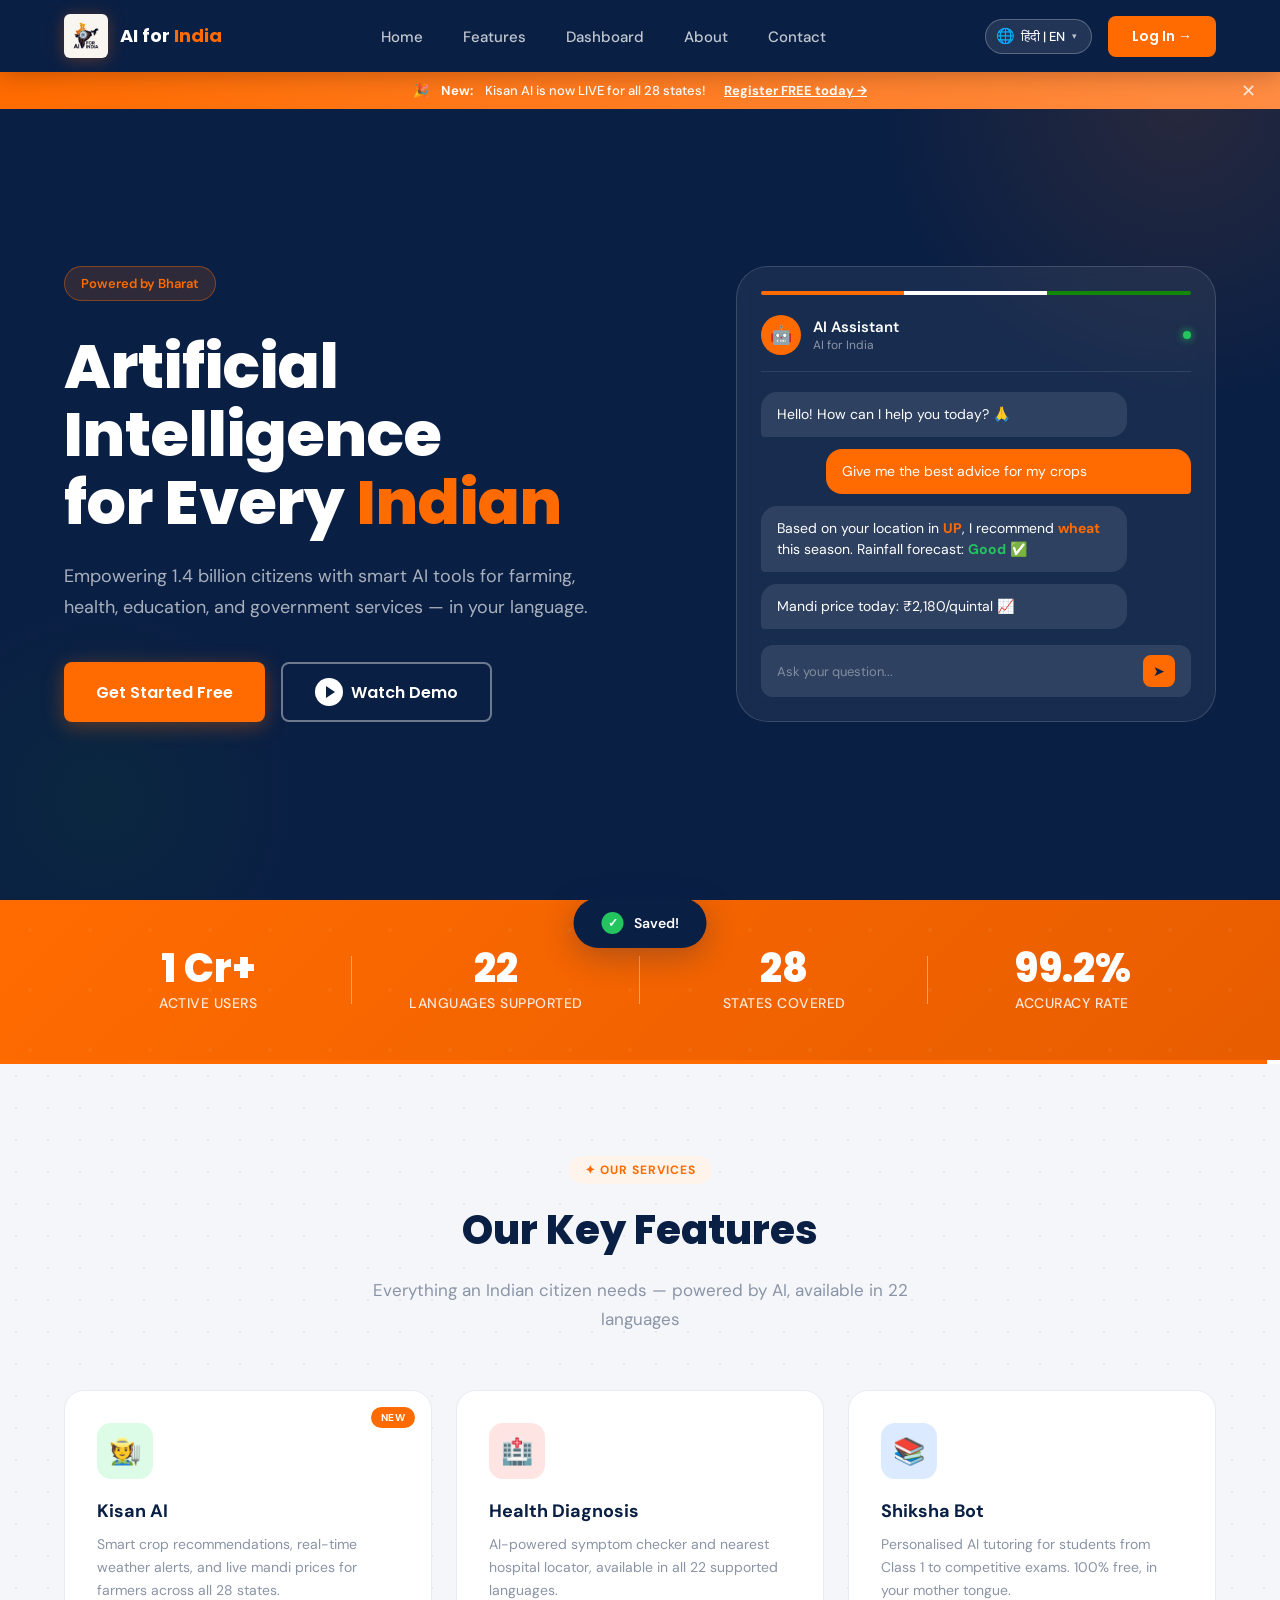
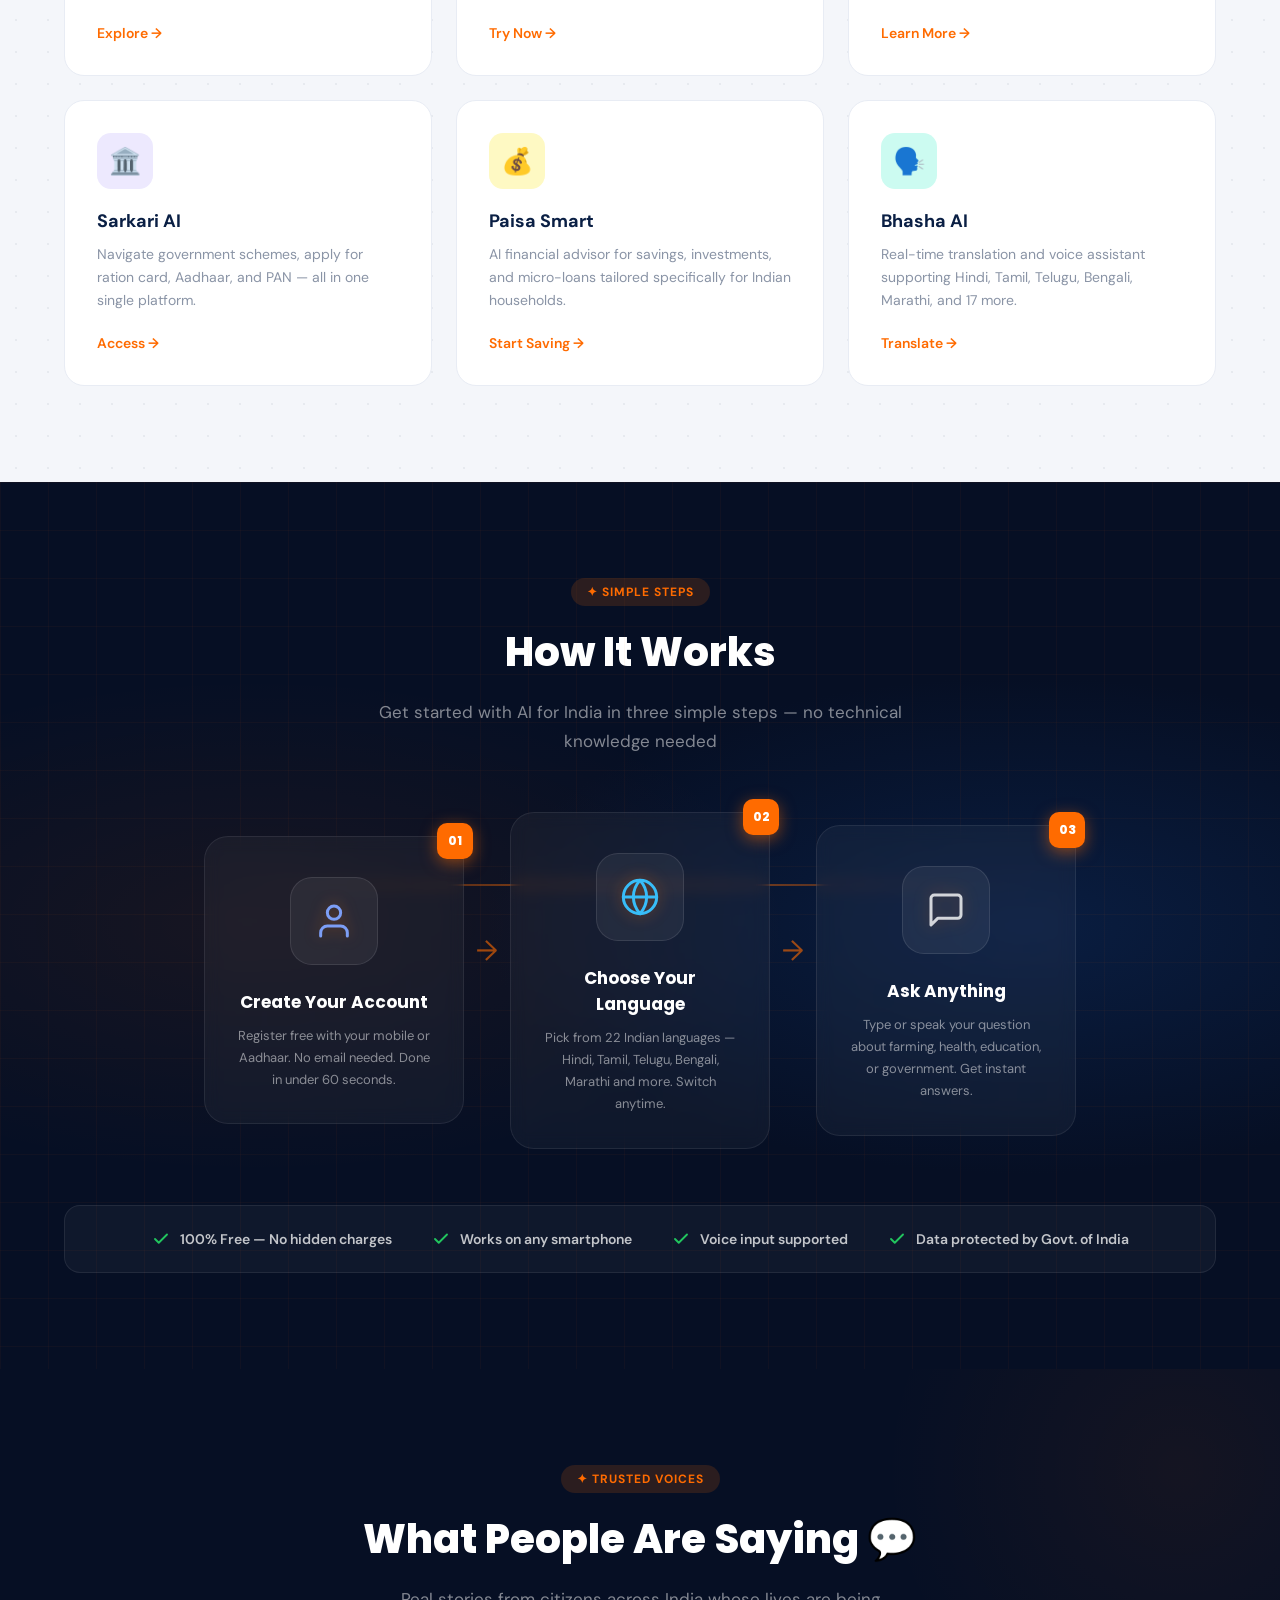
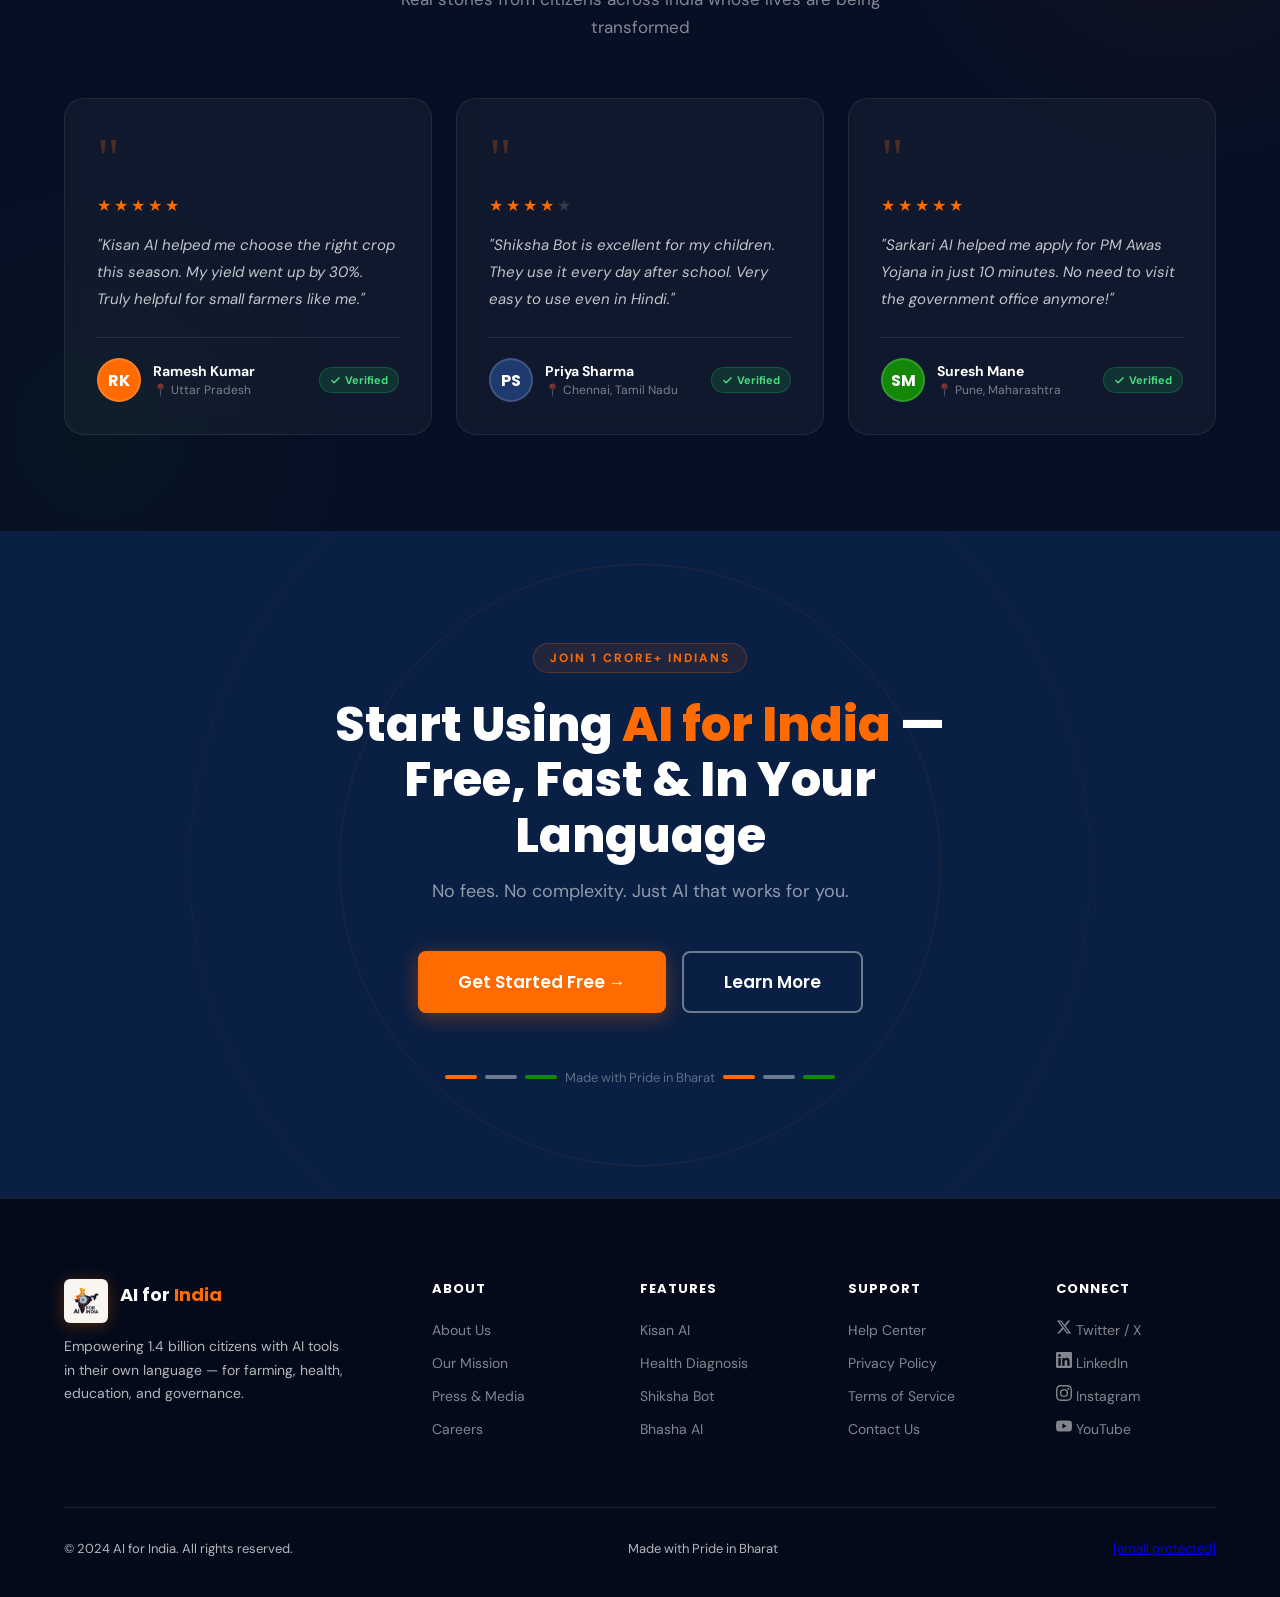
==== index.html @ 0d5e235f "first commit" ====
<!DOCTYPE html>
<html lang="en">
<head>
<meta charset="UTF-8">
<meta name="viewport" content="width=device-width, initial-scale=1.0">
<title>AI for India – Artificial Intelligence for Every Indian</title>
<link rel="icon" type="image/x-icon" href="[data-uri]">
<link href="https://fonts.googleapis.com/css2?family=Poppins:wght@400;500;600;700;800;900&family=DM+Sans:wght@400;500;600&display=swap" rel="stylesheet">
<style>
  :root {
    --navy: #0A1F44;
    --navy-light: #0f2a5c;
    --saffron: #FF6B00;
    --saffron-dark: #cc5500;
    --saffron-light: #FFF4EC;
    --white: #FFFFFF;
    --grey-text: #8A94A6;
    --grey-light: #F4F6FA;
    --border: #E8ECF4;
    --india-green: #138808;
  }

  * { margin: 0; padding: 0; box-sizing: border-box; }

  html { scroll-behavior: smooth; }

  body {
    font-family: 'DM Sans', sans-serif;
    background: var(--white);
    color: var(--navy);
    overflow-x: hidden;
  }

  h1,h2,h3,h4,h5 { font-family: 'Poppins', sans-serif; }

  /* ─── NAVBAR ─── */
  nav {
    position: fixed;
    top: 0; left: 0; right: 0;
    z-index: 1000;
    background: var(--navy);
    display: flex;
    align-items: center;
    justify-content: space-between;
    padding: 0 64px;
    height: 72px;
    box-shadow: 0 2px 24px rgba(0,0,0,0.25);
    transition: box-shadow 0.3s;
  }

  .nav-logo {
    display: flex;
    align-items: center;
    gap: 12px;
    text-decoration: none;
  }

  .nav-logo img {
    transition: transform 0.3s;
    filter: drop-shadow(0 2px 8px rgba(255,107,0,0.3));
  }
  .nav-logo:hover img { transform: scale(1.08); }

  .logo-text {
    font-family: 'Poppins', sans-serif;
    font-weight: 700;
    font-size: 18px;
    color: var(--white);
    line-height: 1.1;
  }
  .logo-text span { color: var(--saffron); }

  .nav-links {
    display: flex;
    gap: 40px;
    list-style: none;
  }
  .nav-links a {
    color: rgba(255,255,255,0.75);
    text-decoration: none;
    font-size: 15px;
    font-weight: 500;
    transition: color 0.2s;
    position: relative;
    padding-bottom: 4px;
  }
  .nav-links a::after {
    content: '';
    position: absolute;
    bottom: 0; left: 0;
    width: 0; height: 2px;
    background: var(--saffron);
    transition: width 0.3s;
    border-radius: 2px;
  }
  .nav-links a:hover { color: var(--white); }
  .nav-links a:hover::after { width: 100%; }

  .nav-right {
    display: flex;
    align-items: center;
    gap: 16px;
  }

  .lang-toggle {
    display: flex;
    align-items: center;
    gap: 6px;
    background: rgba(255,255,255,0.1);
    border: 1px solid rgba(255,255,255,0.25);
    border-radius: 100px;
    padding: 8px 14px 8px 10px;
    color: var(--white);
    font-size: 13px;
    font-weight: 500;
    cursor: pointer;
    transition: background 0.2s;
    user-select: none;
    white-space: nowrap;
  }
  .lang-toggle:hover { background: rgba(255,255,255,0.18); }
  .globe-icon { width: 16px; height: 16px; flex-shrink: 0; opacity: 0.9; }
  .lang-arrow { font-size: 9px; opacity: 0.7; margin-left: 1px; }

  .btn-login {
    background: var(--saffron);
    color: var(--white);
    border: none;
    border-radius: 8px;
    padding: 10px 24px;
    font-family: 'Poppins', sans-serif;
    font-weight: 600;
    font-size: 14px;
    cursor: pointer;
    transition: background 0.2s, transform 0.15s;
  }
  .btn-login:hover { background: var(--saffron-dark); transform: translateY(-1px); }

  /* ─── ANNOUNCEMENT BANNER ─── */
  .announcement {
    position: fixed;
    top: 72px; left: 0; right: 0;
    z-index: 999;
    background: linear-gradient(90deg, var(--saffron), #ff8c42);
    color: var(--white);
    text-align: center;
    padding: 10px 64px;
    font-size: 13px;
    font-weight: 500;
    display: flex;
    align-items: center;
    justify-content: center;
    gap: 12px;
  }
  .announcement-close {
    position: absolute;
    right: 24px;
    cursor: pointer;
    opacity: 0.8;
    font-size: 18px;
    transition: opacity 0.2s;
  }
  .announcement-close:hover { opacity: 1; }

  /* ─── HERO ─── */
  .hero {
    background: var(--navy);
    min-height: 100vh;
    padding: 184px 64px 96px;
    display: flex;
    align-items: center;
    justify-content: space-between;
    gap: 64px;
    position: relative;
    overflow: hidden;
  }

  .hero::before {
    content: '';
    position: absolute;
    top: -200px; right: -200px;
    width: 600px; height: 600px;
    background: radial-gradient(circle, rgba(255,107,0,0.12) 0%, transparent 70%);
    pointer-events: none;
  }

  .hero::after {
    content: '';
    position: absolute;
    bottom: -100px; left: -100px;
    width: 400px; height: 400px;
    background: radial-gradient(circle, rgba(19,136,8,0.08) 0%, transparent 70%);
    pointer-events: none;
  }

  .hero-left {
    flex: 1;
    max-width: 560px;
    z-index: 1;
  }

  .hero-badge {
    display: inline-flex;
    align-items: center;
    gap: 8px;
    background: rgba(255,107,0,0.15);
    border: 1px solid rgba(255,107,0,0.4);
    border-radius: 100px;
    padding: 8px 16px;
    font-size: 13px;
    font-weight: 600;
    color: var(--saffron);
    margin-bottom: 32px;
    animation: fadeInUp 0.6s ease both;
  }

  .hero h1 {
    font-size: 62px;
    font-weight: 800;
    line-height: 1.1;
    color: var(--white);
    margin-bottom: 24px;
    animation: fadeInUp 0.6s 0.1s ease both;
  }
  .hero h1 span { color: var(--saffron); }

  .hero-subtitle {
    font-size: 18px;
    color: rgba(255,255,255,0.65);
    line-height: 1.7;
    margin-bottom: 40px;
    animation: fadeInUp 0.6s 0.2s ease both;
  }

  .hero-btns {
    display: flex;
    gap: 16px;
    animation: fadeInUp 0.6s 0.3s ease both;
  }

  .btn-primary {
    background: var(--saffron);
    color: var(--white);
    border: none;
    border-radius: 8px;
    padding: 16px 32px;
    font-family: 'Poppins', sans-serif;
    font-weight: 600;
    font-size: 16px;
    cursor: pointer;
    transition: background 0.2s, transform 0.15s, box-shadow 0.2s;
    box-shadow: 0 4px 20px rgba(255,107,0,0.35);
  }
  .btn-primary:hover {
    background: var(--saffron-dark);
    transform: translateY(-2px);
    box-shadow: 0 8px 32px rgba(255,107,0,0.45);
  }

  .btn-secondary {
    background: transparent;
    color: var(--white);
    border: 2px solid rgba(255,255,255,0.4);
    border-radius: 8px;
    padding: 14px 32px;
    font-family: 'Poppins', sans-serif;
    font-weight: 600;
    font-size: 16px;
    cursor: pointer;
    transition: border-color 0.2s, background 0.2s, transform 0.15s;
    display: flex;
    align-items: center;
    gap: 8px;
  }
  .btn-secondary:hover {
    border-color: var(--white);
    background: rgba(255,255,255,0.08);
    transform: translateY(-2px);
  }

  .play-icon {
    width: 28px; height: 28px;
    background: var(--white);
    border-radius: 50%;
    display: flex; align-items: center; justify-content: center;
  }
  .play-icon::after {
    content: '';
    border-left: 9px solid var(--navy);
    border-top: 6px solid transparent;
    border-bottom: 6px solid transparent;
    margin-left: 2px;
  }

  /* Hero Right - Phone Mockup */
  .hero-right {
    flex: 0 0 480px;
    z-index: 1;
    animation: fadeInRight 0.8s 0.2s ease both;
  }

  .phone-mockup {
    background: rgba(255,255,255,0.06);
    border: 1px solid rgba(255,255,255,0.15);
    border-radius: 32px;
    padding: 24px;
    backdrop-filter: blur(10px);
    position: relative;
  }

  .phone-top-bar {
    display: flex;
    align-items: center;
    gap: 12px;
    margin-bottom: 20px;
    padding-bottom: 16px;
    border-bottom: 1px solid rgba(255,255,255,0.1);
  }
  .phone-avatar {
    width: 40px; height: 40px;
    background: var(--saffron);
    border-radius: 50%;
    display: flex; align-items: center; justify-content: center;
    font-size: 18px;
  }
  .phone-title { color: var(--white); font-weight: 600; font-size: 15px; }
  .phone-subtitle { color: rgba(255,255,255,0.5); font-size: 12px; }
  .online-dot {
    width: 8px; height: 8px;
    background: #22c55e;
    border-radius: 50%;
    margin-left: auto;
    box-shadow: 0 0 8px #22c55e;
    animation: pulse 2s infinite;
  }

  .chat-bubble {
    border-radius: 16px;
    padding: 12px 16px;
    font-size: 14px;
    margin-bottom: 12px;
    line-height: 1.5;
    max-width: 85%;
  }
  .chat-bubble.ai {
    background: rgba(255,255,255,0.1);
    color: var(--white);
    border-bottom-left-radius: 4px;
  }
  .chat-bubble.user {
    background: var(--saffron);
    color: var(--white);
    margin-left: auto;
    border-bottom-right-radius: 4px;
  }
  .chat-bubble.hindi { font-size: 15px; }

  .chat-input-bar {
    display: flex;
    align-items: center;
    gap: 8px;
    background: rgba(255,255,255,0.1);
    border-radius: 12px;
    padding: 10px 16px;
    margin-top: 16px;
  }
  .chat-input-text { color: rgba(255,255,255,0.4); font-size: 13px; flex: 1; }
  .chat-send-btn {
    width: 32px; height: 32px;
    background: var(--saffron);
    border-radius: 8px;
    display: flex; align-items: center; justify-content: center;
    cursor: pointer;
    font-size: 14px;
  }

  /* India flag accent */
  .india-stripe {
    height: 4px;
    background: linear-gradient(90deg, var(--saffron) 33.3%, var(--white) 33.3%, var(--white) 66.6%, var(--india-green) 66.6%);
    border-radius: 2px;
    margin-bottom: 20px;
  }

  /* ─── STATS BAR ─── */
  .stats-bar {
    background: linear-gradient(135deg, var(--saffron) 0%, #e85d00 100%);
    padding: 48px 64px;
    display: flex;
    justify-content: space-around;
    align-items: center;
    position: relative;
    overflow: hidden;
  }
  .stats-bar::before {
    content: '';
    position: absolute;
    inset: 0;
    background: url("data:image/svg+xml,%3Csvg width='60' height='60' viewBox='0 0 60 60' xmlns='http://www.w3.org/2000/svg'%3E%3Cg fill='none' fill-rule='evenodd'%3E%3Cg fill='%23ffffff' fill-opacity='0.05'%3E%3Ccircle cx='30' cy='30' r='2'/%3E%3C/g%3E%3C/g%3E%3C/svg%3E");
    pointer-events: none;
  }

  .stat-item {
    text-align: center;
    flex: 1;
    position: relative;
  }
  .stat-item:not(:last-child)::after {
    content: '';
    position: absolute;
    right: 0; top: 50%;
    transform: translateY(-50%);
    height: 48px;
    width: 1px;
    background: rgba(255,255,255,0.4);
  }
  .stat-number {
    font-family: 'Poppins', sans-serif;
    font-size: 40px;
    font-weight: 800;
    color: var(--white);
    line-height: 1;
    margin-bottom: 6px;
  }
  .stat-label {
    font-size: 14px;
    font-weight: 500;
    color: rgba(255,255,255,0.85);
    text-transform: uppercase;
    letter-spacing: 0.5px;
  }

  /* ─── FEATURES ─── */
  .features {
    background: var(--grey-light);
    padding: 96px 64px;
    position: relative;
    overflow: hidden;
  }
  /* animated India-flag top border */
  .features::before {
    content: '';
    position: absolute;
    top: 0; left: 0; right: 0;
    height: 4px;
    background: linear-gradient(90deg, var(--saffron) 33%, white 33%, white 66%, var(--india-green) 66%);
    background-size: 300% 100%;
    animation: flagSlide 4s linear infinite;
  }
  @keyframes flagSlide {
    0%   { background-position: 100% 0; }
    100% { background-position: -100% 0; }
  }
  /* subtle dot pattern */
  .features::after {
    content: '';
    position: absolute;
    inset: 0;
    background-image: radial-gradient(circle, rgba(10,31,68,0.06) 1px, transparent 1px);
    background-size: 32px 32px;
    pointer-events: none;
  }

  .section-header {
    text-align: center;
    margin-bottom: 56px;
  }
  .section-tag {
    display: inline-block;
    background: var(--saffron-light);
    color: var(--saffron);
    border-radius: 100px;
    padding: 6px 16px;
    font-size: 12px;
    font-weight: 700;
    text-transform: uppercase;
    letter-spacing: 1px;
    margin-bottom: 16px;
  }
  .section-title {
    font-size: 40px;
    font-weight: 800;
    color: var(--navy);
    margin-bottom: 16px;
  }
  .section-subtitle {
    font-size: 17px;
    color: var(--grey-text);
    max-width: 560px;
    margin: 0 auto;
    line-height: 1.7;
  }

  .features-grid {
    display: grid;
    grid-template-columns: repeat(3, 1fr);
    gap: 24px;
  }

  .feature-card {
    background: var(--white);
    border-radius: 20px;
    padding: 32px;
    border: 1px solid var(--border);
    position: relative;
    cursor: pointer;
    transition: transform 0.3s cubic-bezier(0.34,1.56,0.64,1), box-shadow 0.3s, border-color 0.3s;
    overflow: hidden;
    z-index: 1;
  }
  /* MICRO-INTERACTION: shimmer sweep on hover */
  .feature-card::after {
    content: '';
    position: absolute;
    top: 0; left: -100%;
    width: 60%; height: 100%;
    background: linear-gradient(90deg, transparent, rgba(255,107,0,0.06), transparent);
    transition: left 0.5s ease;
    pointer-events: none;
  }
  .feature-card:hover::after { left: 150%; }
  /* saffron left border slide-up */
  .feature-card::before {
    content: '';
    position: absolute;
    left: 0; top: 0; bottom: 0;
    width: 4px;
    background: linear-gradient(180deg, var(--saffron), #ff8c42);
    border-radius: 4px 0 0 4px;
    transform: scaleY(0);
    transition: transform 0.35s cubic-bezier(0.34,1.56,0.64,1);
    transform-origin: bottom;
  }
  .feature-card:hover {
    transform: translateY(-8px);
    box-shadow: 0 24px 56px rgba(10,31,68,0.13);
    border-color: rgba(255,107,0,0.2);
  }
  .feature-card:hover::before { transform: scaleY(1); }

  .card-badge {
    position: absolute;
    top: 16px; right: 16px;
    background: var(--saffron);
    color: var(--white);
    font-size: 10px;
    font-weight: 700;
    padding: 4px 10px;
    border-radius: 100px;
    text-transform: uppercase;
    letter-spacing: 0.5px;
  }

  .card-icon {
    width: 56px; height: 56px;
    border-radius: 14px;
    display: flex; align-items: center; justify-content: center;
    font-size: 26px;
    margin-bottom: 20px;
    transition: transform 0.3s;
  }
  .feature-card:hover .card-icon { transform: scale(1.1) rotate(-5deg); }

  .icon-green { background: #DCFCE7; }
  .icon-red { background: #FFE4E4; }
  .icon-blue { background: #DBEAFE; }
  .icon-purple { background: #EDE9FE; }
  .icon-yellow { background: #FEF9C3; }
  .icon-teal { background: #CCFBF1; }

  .card-title {
    font-size: 18px;
    font-weight: 700;
    color: var(--navy);
    margin-bottom: 10px;
  }
  .card-desc {
    font-size: 14px;
    color: var(--grey-text);
    line-height: 1.65;
    margin-bottom: 20px;
  }
  .card-link {
    display: inline-flex;
    align-items: center;
    gap: 6px;
    color: var(--saffron);
    font-weight: 600;
    font-size: 14px;
    text-decoration: none;
    transition: gap 0.2s;
  }
  .card-link:hover { gap: 10px; }

  /* ─── TESTIMONIALS ─── */
  .testimonials {
    background: #060f24;
    padding: 96px 64px;
    position: relative;
    overflow: hidden;
  }
  .testimonials::before {
    content: '';
    position: absolute;
    top: -200px; right: -200px;
    width: 600px; height: 600px;
    background: radial-gradient(circle, rgba(255,107,0,0.06) 0%, transparent 70%);
    pointer-events: none;
  }
  .testimonials::after {
    content: '';
    position: absolute;
    bottom: -150px; left: -150px;
    width: 500px; height: 500px;
    background: radial-gradient(circle, rgba(19,136,8,0.05) 0%, transparent 70%);
    pointer-events: none;
  }
  .testimonials .section-tag { background: rgba(255,107,0,0.15); }
  .testimonials .section-title { color: var(--white); }
  .testimonials .section-subtitle { color: rgba(255,255,255,0.5); }

  .testimonials-grid {
    display: grid;
    grid-template-columns: repeat(3, 1fr);
    gap: 24px;
    margin-top: 56px;
    align-items: stretch;
    position: relative;
    z-index: 1;
  }

  /* MICRO-INTERACTION 1: card tilt + glow on hover */
  .testi-card {
    background: rgba(255,255,255,0.04);
    border-radius: 20px;
    padding: 32px;
    border: 1px solid rgba(255,255,255,0.08);
    transition: transform 0.3s cubic-bezier(0.34,1.56,0.64,1), box-shadow 0.3s, border-color 0.3s;
    position: relative;
    display: flex;
    flex-direction: column;
    backdrop-filter: blur(8px);
    overflow: hidden;
  }
  .testi-card::before {
    content: '';
    position: absolute;
    inset: 0;
    background: linear-gradient(135deg, rgba(255,107,0,0.06) 0%, transparent 60%);
    opacity: 0;
    transition: opacity 0.3s;
  }
  .testi-card:hover {
    transform: translateY(-8px) scale(1.01);
    box-shadow: 0 24px 64px rgba(255,107,0,0.18);
    border-color: rgba(255,107,0,0.35);
  }
  .testi-card:hover::before { opacity: 1; }
  .testi-quote { flex: 1; }

  .quote-icon {
    font-size: 56px;
    color: var(--saffron);
    opacity: 0.25;
    line-height: 1;
    font-family: Georgia, serif;
    margin-bottom: 8px;
  }

  .stars {
    display: flex;
    gap: 3px;
    margin-bottom: 16px;
  }
  .star { color: var(--saffron); font-size: 16px; }
  .star.empty { color: rgba(255,255,255,0.15); }

  .testi-quote {
    font-size: 15px;
    color: rgba(255,255,255,0.75);
    line-height: 1.8;
    margin-bottom: 24px;
    font-style: italic;
  }

  .testi-author {
    display: flex;
    align-items: center;
    gap: 12px;
    padding-top: 20px;
    margin-top: auto;
    border-top: 1px solid rgba(255,255,255,0.1);
  }

  .author-avatar {
    width: 44px; height: 44px;
    border-radius: 50%;
    display: flex; align-items: center; justify-content: center;
    font-family: 'Poppins', sans-serif;
    font-weight: 700;
    font-size: 16px;
    color: var(--white);
    flex-shrink: 0;
    border: 2px solid rgba(255,255,255,0.15);
  }
  .av-orange { background: var(--saffron); }
  .av-navy { background: #1e3a6e; }
  .av-green { background: var(--india-green); }

  .author-name {
    font-weight: 700;
    font-size: 14px;
    color: var(--white);
  }
  .author-loc {
    font-size: 12px;
    color: rgba(255,255,255,0.45);
    margin-top: 2px;
  }
  .verified-badge {
    margin-left: auto;
    background: rgba(34,197,94,0.15);
    color: #4ade80;
    font-size: 11px;
    font-weight: 700;
    padding: 5px 10px;
    border-radius: 100px;
    display: flex;
    align-items: center;
    gap: 4px;
    white-space: nowrap;
    flex-shrink: 0;
    border: 1px solid rgba(34,197,94,0.25);
  }

  /* ─── CTA BANNER ─── */
  .cta-banner {
    background: var(--navy);
    padding: 112px 64px;
    text-align: center;
    position: relative;
    overflow: hidden;
  }
  /* animated saffron ring */
  .cta-banner::before {
    content: '';
    position: absolute;
    top: 50%; left: 50%;
    transform: translate(-50%, -50%);
    width: 600px; height: 600px;
    border-radius: 50%;
    border: 1px solid rgba(255,107,0,0.1);
    animation: ringPulse 4s ease-in-out infinite;
    pointer-events: none;
  }
  .cta-banner::after {
    content: '';
    position: absolute;
    top: 50%; left: 50%;
    transform: translate(-50%, -50%);
    width: 900px; height: 900px;
    border-radius: 50%;
    border: 1px solid rgba(255,107,0,0.05);
    animation: ringPulse 4s 2s ease-in-out infinite;
    pointer-events: none;
  }
  @keyframes ringPulse {
    0%,100% { transform: translate(-50%,-50%) scale(0.9); opacity: 0.5; }
    50% { transform: translate(-50%,-50%) scale(1.05); opacity: 1; }
  }
  .cta-inner { position: relative; z-index: 1; }

  .cta-eyebrow {
    display: inline-flex;
    align-items: center;
    gap: 8px;
    font-size: 12px;
    font-weight: 700;
    text-transform: uppercase;
    letter-spacing: 2px;
    color: var(--saffron);
    background: rgba(255,107,0,0.1);
    border: 1px solid rgba(255,107,0,0.25);
    padding: 6px 16px;
    border-radius: 100px;
    margin-bottom: 24px;
  }
  .cta-title {
    font-size: 48px;
    font-weight: 800;
    color: var(--white);
    max-width: 720px;
    margin: 0 auto 16px;
    line-height: 1.15;
  }
  .cta-title span { color: var(--saffron); }
  .cta-sub {
    color: rgba(255,255,255,0.55);
    font-size: 18px;
    margin-bottom: 48px;
  }
  .cta-btns {
    display: flex;
    justify-content: center;
    gap: 16px;
  }
  .india-flag-row {
    display: flex;
    justify-content: center;
    align-items: center;
    gap: 8px;
    margin-top: 56px;
    color: rgba(255,255,255,0.35);
    font-size: 13px;
  }
  .flag-stripe { width: 32px; height: 4px; border-radius: 2px; }
  .fs-orange { background: var(--saffron); }
  .fs-white { background: rgba(255,255,255,0.4); }
  .fs-green { background: var(--india-green); }

  /* ─── FOOTER FIX ─── */
  footer {
    background: #040a1a; /* Darker navy for better visual separation */
    padding: 80px 64px 40px;
    color: rgba(255,255,255,0.7);
    border-top: 1px solid rgba(255,255,255,0.1);
    position: relative;
    z-index: 10;
    width: 100%;
    display: block;
    clear: both;
  }

  .footer-top {
    display: grid;
    grid-template-columns: 2fr 1fr 1fr 1fr 1fr;
    gap: 48px;
    margin-bottom: 56px;
    max-width: 1200px; /* Limits width on wide monitors */
    margin-left: auto;
    margin-right: auto;
  }

  .footer-brand .logo-text { 
    font-size: 20px; 
    margin-bottom: 12px; 
    display: block; 
    color: white; 
  }
  
  .footer-tagline {
    font-size: 14px;
    line-height: 1.7;
    max-width: 280px;
    margin-bottom: 24px;
  }

  .footer-col h5 {
    font-size: 13px;
    font-weight: 700;
    text-transform: uppercase;
    letter-spacing: 1px;
    color: var(--white);
    margin-bottom: 20px;
  }

  .footer-col ul { list-style: none; padding: 0; }
  .footer-col li { margin-bottom: 12px; }
  .footer-col a {
    color: rgba(255,255,255,0.5);
    text-decoration: none;
    font-size: 14px;
    transition: color 0.2s;
  }
  .footer-col a:hover { color: var(--saffron); }

  .footer-bottom {
    border-top: 1px solid rgba(255,255,255,0.1);
    padding-top: 32px;
    display: flex;
    justify-content: space-between;
    align-items: center;
    font-size: 13px;
    max-width: 1200px;
    margin: 0 auto;
  }
  /* ─── ANIMATIONS ─── */
  @keyframes fadeInUp {
    from { opacity: 0; transform: translateY(24px); }
    to { opacity: 1; transform: translateY(0); }
  }
  @keyframes fadeInRight {
    from { opacity: 0; transform: translateX(40px); }
    to { opacity: 1; transform: translateX(0); }
  }
  @keyframes pulse {
    0%, 100% { opacity: 1; }
    50% { opacity: 0.4; }
  }
  @keyframes float {
    0%, 100% { transform: translateY(0); }
    50% { transform: translateY(-12px); }
  } /* <--- This brace was missing! */

  /* Animation Assignments */
  .hero-badge { animation: fadeInUp 0.6s ease both; }
  .hero h1 { animation: fadeInUp 0.6s 0.1s ease both; }
  .hero-subtitle { animation: fadeInUp 0.6s 0.2s ease both; }
  .hero-btns { animation: fadeInUp 0.6s 0.3s ease both; }
  .hero-right { animation: fadeInRight 0.8s 0.3s ease both; }
  .phone-mockup { animation: float 5s ease-in-out infinite; }

  /* ─── HOW IT WORKS ─── */
  .how-it-works {
    background: #060f24;
    padding: 96px 64px;
    position: relative;
    overflow: hidden;
  }
  .how-it-works::before {
    content: '';
    position: absolute;
    inset: 0;
    background:
      radial-gradient(ellipse 60% 40% at 20% 50%, rgba(255,107,0,0.07) 0%, transparent 70%),
      radial-gradient(ellipse 60% 40% at 80% 50%, rgba(10,31,68,0.9) 0%, transparent 70%);
    pointer-events: none;
  }
  /* animated grid lines bg */
  .how-it-works::after {
    content: '';
    position: absolute;
    inset: 0;
    background-image:
      linear-gradient(rgba(255,107,0,0.04) 1px, transparent 1px),
      linear-gradient(90deg, rgba(255,107,0,0.04) 1px, transparent 1px);
    background-size: 48px 48px;
    pointer-events: none;
  }

  .how-it-works .section-header .section-tag { background: rgba(255,107,0,0.15); }
  .how-it-works .section-title { color: var(--white); }
  .how-it-works .section-subtitle { color: rgba(255,255,255,0.5); }

  .steps-row {
    display: flex;
    align-items: center;
    justify-content: center;
    gap: 0;
    margin-bottom: 56px;
    position: relative;
    z-index: 1;
  }

  /* horizontal connector line behind cards */
  .steps-row::before {
    content: '';
    position: absolute;
    top: 72px;
    left: 15%;
    right: 15%;
    height: 2px;
    background: linear-gradient(90deg, transparent, var(--saffron), var(--saffron), transparent);
    opacity: 0.4;
    z-index: 0;
  }

  .step-card {
    background: rgba(255,255,255,0.04);
    border-radius: 24px;
    padding: 40px 28px 32px;
    text-align: center;
    flex: 1;
    max-width: 260px;
    border: 1px solid rgba(255,255,255,0.08);
    transition: transform 0.3s, box-shadow 0.3s, border-color 0.3s;
    position: relative;
    z-index: 1;
    backdrop-filter: blur(8px);
  }
  .step-card:hover {
    transform: translateY(-10px);
    box-shadow: 0 32px 64px rgba(255,107,0,0.15);
    border-color: var(--saffron);
  }

  /* number badge - saffron pill top-right like screenshot */
  .step-number {
    position: absolute;
    top: -14px;
    right: -10px;
    background: var(--saffron);
    color: var(--white);
    font-family: 'Poppins', sans-serif;
    font-size: 12px;
    font-weight: 800;
    width: 36px; height: 36px;
    border-radius: 10px;
    display: flex; align-items: center; justify-content: center;
    box-shadow: 0 4px 16px rgba(255,107,0,0.5);
    letter-spacing: 0;
  }

  .step-icon-wrap {
    width: 88px; height: 88px;
    background: rgba(255,255,255,0.06);
    border-radius: 22px;
    display: flex; align-items: center; justify-content: center;
    margin: 0 auto 24px;
    border: 1.5px solid rgba(255,255,255,0.1);
    transition: border-color 0.3s, background 0.3s, transform 0.4s;
    position: relative;
  }
  .step-card:hover .step-icon-wrap {
    border-color: var(--saffron);
    background: rgba(255,107,0,0.1);
    transform: scale(1.06) rotate(-3deg);
  }
  /* glow ring on hover */
  .step-icon-wrap::after {
    content: '';
    position: absolute;
    inset: -4px;
    border-radius: 26px;
    border: 2px solid var(--saffron);
    opacity: 0;
    transition: opacity 0.3s;
  }
  .step-card:hover .step-icon-wrap::after { opacity: 1; }

  .step-icon-wrap svg { filter: drop-shadow(0 0 8px rgba(255,107,0,0.4)); }

  .step-title {
    font-size: 17px;
    font-weight: 700;
    color: var(--white);
    margin-bottom: 10px;
  }
  .step-desc {
    font-size: 13px;
    color: rgba(255,255,255,0.5);
    line-height: 1.7;
  }

  .step-connector {
    display: flex;
    align-items: center;
    padding: 0 12px;
    flex-shrink: 0;
    z-index: 1;
    margin-top: -60px;
  }
  .connector-line { display: none; }
  .connector-arrow {
    color: var(--saffron);
    font-size: 28px;
    opacity: 0.6;
    animation: arrowPulse 1.8s ease-in-out infinite;
  }
  @keyframes arrowPulse {
    0%,100% { opacity: 0.4; transform: translateX(0); }
    50% { opacity: 1; transform: translateX(5px); }
  }

  .trust-bar {
    display: flex;
    justify-content: center;
    align-items: center;
    gap: 40px;
    background: rgba(255,255,255,0.04);
    border-radius: 16px;
    padding: 24px 40px;
    border: 1px solid rgba(255,255,255,0.08);
    flex-wrap: wrap;
    position: relative;
    z-index: 1;
  }
  .trust-item {
    display: flex;
    align-items: center;
    gap: 10px;
    font-size: 14px;
    font-weight: 600;
    color: rgba(255,255,255,0.75);
  }

  /* ─── MODAL OVERLAY ─── */
  .modal-overlay {
    position: fixed;
    inset: 0;
    background: rgba(10,31,68,0.7);
    backdrop-filter: blur(6px);
    z-index: 2000;
    display: flex;
    align-items: center;
    justify-content: center;
    opacity: 0;
    pointer-events: none;
    transition: opacity 0.25s;
  }
  .modal-overlay.open {
    opacity: 1;
    pointer-events: all;
  }
  .modal {
    background: var(--white);
    border-radius: 24px;
    padding: 40px;
    width: 100%;
    max-width: 440px;
    box-shadow: 0 32px 80px rgba(10,31,68,0.25);
    transform: translateY(24px) scale(0.97);
    transition: transform 0.3s ease;
    position: relative;
  }
  .modal-overlay.open .modal {
    transform: translateY(0) scale(1);
  }
  .modal-close {
    position: absolute;
    top: 16px; right: 20px;
    font-size: 22px;
    cursor: pointer;
    color: var(--grey-text);
    transition: color 0.2s;
    background: none; border: none;
    line-height: 1;
  }
  .modal-close:hover { color: var(--navy); }
  .modal-logo {
    display: flex;
    align-items: center;
    gap: 10px;
    margin-bottom: 24px;
  }
  .modal-logo img { height: 36px; width: 36px; object-fit: contain; }
  .modal-logo-text { font-family: 'Poppins', sans-serif; font-weight: 700; font-size: 16px; color: var(--navy); }
  .modal-logo-text span { color: var(--saffron); }
  .modal h2 {
    font-size: 24px;
    font-weight: 800;
    color: var(--navy);
    margin-bottom: 6px;
  }
  .modal-sub {
    font-size: 14px;
    color: var(--grey-text);
    margin-bottom: 28px;
  }
  .modal-tabs {
    display: flex;
    background: var(--grey-light);
    border-radius: 10px;
    padding: 4px;
    margin-bottom: 24px;
    gap: 4px;
  }
  .modal-tab {
    flex: 1;
    padding: 9px;
    text-align: center;
    font-size: 14px;
    font-weight: 600;
    color: var(--grey-text);
    border-radius: 8px;
    cursor: pointer;
    transition: all 0.2s;
    border: none;
    background: none;
    font-family: 'DM Sans', sans-serif;
  }
  .modal-tab.active {
    background: var(--white);
    color: var(--navy);
    box-shadow: 0 2px 8px rgba(10,31,68,0.1);
  }
  .modal-field {
    margin-bottom: 16px;
  }
  .modal-field label {
    display: block;
    font-size: 13px;
    font-weight: 600;
    color: var(--navy);
    margin-bottom: 6px;
  }
  .modal-field input {
    width: 100%;
    padding: 12px 16px;
    border: 1.5px solid var(--border);
    border-radius: 10px;
    font-size: 14px;
    font-family: 'DM Sans', sans-serif;
    color: var(--navy);
    background: var(--grey-light);
    transition: border-color 0.2s, background 0.2s;
    outline: none;
  }
  .modal-field input:focus {
    border-color: var(--saffron);
    background: var(--white);
  }
  .modal-field input::placeholder { color: var(--grey-text); }
  .modal-btn {
    width: 100%;
    padding: 14px;
    background: var(--saffron);
    color: var(--white);
    border: none;
    border-radius: 10px;
    font-family: 'Poppins', sans-serif;
    font-weight: 700;
    font-size: 15px;
    cursor: pointer;
    margin-top: 8px;
    transition: background 0.2s, transform 0.15s;
  }
  .modal-btn:hover { background: var(--saffron-dark); transform: translateY(-1px); }
  .modal-or {
    text-align: center;
    font-size: 13px;
    color: var(--grey-text);
    margin: 16px 0;
    position: relative;
  }
  .modal-or::before, .modal-or::after {
    content: '';
    position: absolute;
    top: 50%;
    width: 40%;
    height: 1px;
    background: var(--border);
  }
  .modal-or::before { left: 0; }
  .modal-or::after { right: 0; }
  .modal-social {
    display: flex;
    gap: 12px;
    margin-bottom: 20px;
  }
  .modal-social-btn {
    flex: 1;
    padding: 10px;
    border: 1.5px solid var(--border);
    border-radius: 10px;
    background: var(--white);
    font-size: 13px;
    font-weight: 600;
    color: var(--navy);
    cursor: pointer;
    display: flex;
    align-items: center;
    justify-content: center;
    gap: 8px;
    transition: border-color 0.2s, background 0.2s;
    font-family: 'DM Sans', sans-serif;
  }
  .modal-social-btn:hover { border-color: var(--saffron); background: var(--saffron-light); }
  .modal-footer-text {
    text-align: center;
    font-size: 13px;
    color: var(--grey-text);
    margin-top: 16px;
  }
  .modal-footer-text a { color: var(--saffron); font-weight: 600; text-decoration: none; cursor: pointer; }

  /* ─── SAVE / TOAST NOTIFICATION ─── */
  .toast {
    position: fixed;
    bottom: 32px;
    left: 50%;
    transform: translateX(-50%) translateY(80px);
    background: var(--navy);
    color: var(--white);
    padding: 14px 28px;
    border-radius: 100px;
    font-size: 14px;
    font-weight: 600;
    display: flex;
    align-items: center;
    gap: 10px;
    z-index: 3000;
    box-shadow: 0 8px 32px rgba(10,31,68,0.3);
    transition: transform 0.4s cubic-bezier(0.34, 1.56, 0.64, 1);
  }
  .toast.show { transform: translateX(-50%) translateY(0); }
  .toast-icon {
    width: 22px; height: 22px;
    background: #22c55e;
    border-radius: 50%;
    display: flex; align-items: center; justify-content: center;
    font-size: 12px;
  }

  /* ─── LANGUAGE DROPDOWN ─── */
  .lang-dropdown {
    position: absolute;
    top: calc(100% + 8px);
    right: 0;
    background: var(--white);
    border-radius: 12px;
    box-shadow: 0 16px 48px rgba(10,31,68,0.18);
    padding: 8px;
    min-width: 160px;
    z-index: 1100;
    opacity: 0;
    pointer-events: none;
    transform: translateY(-8px);
    transition: all 0.2s;
  }
  .lang-dropdown.open { opacity: 1; pointer-events: all; transform: translateY(0); }
  .lang-dropdown-item {
    padding: 10px 14px;
    font-size: 14px;
    font-weight: 500;
    color: var(--navy);
    border-radius: 8px;
    cursor: pointer;
    display: flex;
    align-items: center;
    gap: 10px;
    transition: background 0.15s;
  }
  .lang-dropdown-item:hover { background: var(--saffron-light); color: var(--saffron); }
  .lang-dropdown-item.selected { background: var(--saffron-light); color: var(--saffron); font-weight: 700; }
  .lang-dropdown-item .lang-check { margin-left: auto; color: var(--saffron); font-size: 12px; }
  .nav-lang-wrap { position: relative; }

  @keyframes ripple {
    to { transform: scale(30); opacity: 0; }
  }

  /* Fade in on scroll */
  .fade-in {
    opacity: 1;
    transform: translateY(0);
    transition: opacity 0.6s ease, transform 0.6s ease;
  }
  .fade-in.animate-ready {
    opacity: 0;
    transform: translateY(32px);
  }
  .fade-in.animate-ready.visible {
    opacity: 1;
    transform: translateY(0);
  }
</style>
</head>
<body>

<!-- ANNOUNCEMENT BANNER -->
<div class="announcement" id="banner">
  🎉 <strong>New:</strong> Kisan AI is now LIVE for all 28 states! &nbsp;
  <a href="#" style="color:white;font-weight:700;text-decoration:underline">Register FREE today →</a>
  <span class="announcement-close" onclick="document.getElementById('banner').style.display='none'">✕</span>
</div>

<!-- NAVBAR -->
<nav>
  <a href="#" class="nav-logo">
    <img src="[data-uri]" alt="AI for India Logo" style="height:44px;width:44px;object-fit:contain;border-radius:6px;">
    <div class="logo-text">AI for <span>India</span></div>
  </a>
  <ul class="nav-links">
    <li><a href="#">Home</a></li>
    <li><a href="#features">Features</a></li>
    <li><a href="#">Dashboard</a></li>
    <li><a href="#">About</a></li>
    <li><a href="#">Contact</a></li>
  </ul>
  <div class="nav-right">
    <div class="nav-lang-wrap">
      <div class="lang-toggle" id="langToggle" onclick="toggleLangDropdown()">
        <span style="font-size:15px;line-height:1;">🌐</span>
        <span id="langLabel">हिंदी | EN</span>
        <span class="lang-arrow">▾</span>
      </div>
      <div class="lang-dropdown" id="langDropdown">
        <div class="lang-dropdown-item selected" onclick="switchLang('EN','हिंदी | EN',this)">English <span class="lang-check">✓</span></div>
        <div class="lang-dropdown-item" onclick="switchLang('HI','हिंदी | EN',this)">हिंदी (Hindi)</div>
        <div class="lang-dropdown-item" onclick="switchLang('TA','தமிழ் | EN',this)">தமிழ் (Tamil)</div>
        <div class="lang-dropdown-item" onclick="switchLang('TE','తెలుగు | EN',this)">తెలుగు (Telugu)</div>
        <div class="lang-dropdown-item" onclick="switchLang('BN','বাংলা | EN',this)">বাংলা (Bengali)</div>
        <div class="lang-dropdown-item" onclick="switchLang('MR','मराठी | EN',this)">मराठी (Marathi)</div>
      </div>
    </div>
    <button class="btn-login" onclick="openModal()">Log In →</button>
  </div>
</nav>

<!-- HERO -->
<section class="hero">
  <div class="hero-left">
    <div class="hero-badge">Powered by Bharat</div>
    <h1>Artificial Intelligence<br>for Every <span>Indian</span></h1>
    <p class="hero-subtitle">Empowering 1.4 billion citizens with smart AI tools for farming, health, education, and government services — in your language.</p>
    <div class="hero-btns">
      <button class="btn-primary">Get Started Free</button>
      <button class="btn-secondary">
        <div class="play-icon"></div>
        Watch Demo
      </button>
    </div>
  </div>

  <div class="hero-right">
    <div class="phone-mockup">
      <div class="india-stripe"></div>
      <div class="phone-top-bar">
        <div class="phone-avatar">🤖</div>
        <div>
          <div class="phone-title">AI Assistant</div>
          <div class="phone-subtitle">AI for India</div>
        </div>
        <div class="online-dot"></div>
      </div>
      <div class="chat-bubble ai">Hello! How can I help you today? 🙏</div>
      <div class="chat-bubble user">Give me the best advice for my crops</div>
      <div class="chat-bubble ai">Based on your location in <strong style="color:var(--saffron)">UP</strong>, I recommend <strong style="color:var(--saffron)">wheat</strong> this season. Rainfall forecast: <strong style="color:#22c55e">Good</strong> ✅</div>
      <div class="chat-bubble ai">Mandi price today: ₹2,180/quintal 📈</div>
      <div class="chat-input-bar">
        <span class="chat-input-text">Ask your question...</span>
        <div class="chat-send-btn">➤</div>
      </div>
    </div>
  </div>
</section>

<!-- STATS BAR -->
<section class="stats-bar">
  <div class="stat-item">
    <div class="stat-number">1 Cr+</div>
    <div class="stat-label">Active Users</div>
  </div>
  <div class="stat-item">
    <div class="stat-number">22</div>
    <div class="stat-label">Languages Supported</div>
  </div>
  <div class="stat-item">
    <div class="stat-number">28</div>
    <div class="stat-label">States Covered</div>
  </div>
  <div class="stat-item">
    <div class="stat-number">99.2%</div>
    <div class="stat-label">Accuracy Rate</div>
  </div>
</section>

<!-- FEATURES -->
<section class="features" id="features">
  <div class="section-header fade-in">
    <div class="section-tag">✦ Our Services</div>
    <h2 class="section-title">Our Key Features</h2>
    <p class="section-subtitle">Everything an Indian citizen needs — powered by AI, available in 22 languages</p>
  </div>

  <div class="features-grid">
    <div class="feature-card fade-in">
      <div class="card-badge">NEW</div>
      <div class="card-icon icon-green">🧑‍🌾</div>
      <div class="card-title">Kisan AI</div>
      <div class="card-desc">Smart crop recommendations, real-time weather alerts, and live mandi prices for farmers across all 28 states.</div>
      <a href="#" class="card-link">Explore →</a>
    </div>
    <div class="feature-card fade-in">
      <div class="card-icon icon-red">🏥</div>
      <div class="card-title">Health Diagnosis</div>
      <div class="card-desc">AI-powered symptom checker and nearest hospital locator, available in all 22 supported languages.</div>
      <a href="#" class="card-link">Try Now →</a>
    </div>
    <div class="feature-card fade-in">
      <div class="card-icon icon-blue">📚</div>
      <div class="card-title">Shiksha Bot</div>
      <div class="card-desc">Personalised AI tutoring for students from Class 1 to competitive exams. 100% free, in your mother tongue.</div>
      <a href="#" class="card-link">Learn More →</a>
    </div>
    <div class="feature-card fade-in">
      <div class="card-icon icon-purple">🏛️</div>
      <div class="card-title">Sarkari AI</div>
      <div class="card-desc">Navigate government schemes, apply for ration card, Aadhaar, and PAN — all in one single platform.</div>
      <a href="#" class="card-link">Access →</a>
    </div>
    <div class="feature-card fade-in">
      <div class="card-icon icon-yellow">💰</div>
      <div class="card-title">Paisa Smart</div>
      <div class="card-desc">AI financial advisor for savings, investments, and micro-loans tailored specifically for Indian households.</div>
      <a href="#" class="card-link">Start Saving →</a>
    </div>
    <div class="feature-card fade-in">
      <div class="card-icon icon-teal">🗣️</div>
      <div class="card-title">Bhasha AI</div>
      <div class="card-desc">Real-time translation and voice assistant supporting Hindi, Tamil, Telugu, Bengali, Marathi, and 17 more.</div>
      <a href="#" class="card-link">Translate →</a>
    </div>
  </div>
</section>

<!-- HOW IT WORKS -->
<section class="how-it-works">
  <div class="section-header fade-in">
    <div class="section-tag">✦ Simple Steps</div>
    <h2 class="section-title">How It Works</h2>
    <p class="section-subtitle">Get started with AI for India in three simple steps — no technical knowledge needed</p>
  </div>

  <div class="steps-row">

    <div class="step-card fade-in">
      <div class="step-number">01</div>
      <div class="step-icon-wrap">
        <!-- Person / account icon — blue tint like screenshot -->
        <svg width="40" height="40" viewBox="0 0 24 24" fill="none" stroke="#7c9ef5" stroke-width="1.8" stroke-linecap="round" stroke-linejoin="round">
          <path d="M20 21v-2a4 4 0 0 0-4-4H8a4 4 0 0 0-4 4v2"/><circle cx="12" cy="7" r="4"/>
        </svg>
      </div>
      <h3 class="step-title">Create Your Account</h3>
      <p class="step-desc">Register free with your mobile or Aadhaar. No email needed. Done in under 60 seconds.</p>
    </div>

    <div class="step-connector fade-in">
      <div class="connector-arrow">→</div>
    </div>

    <div class="step-card fade-in">
      <div class="step-number">02</div>
      <div class="step-icon-wrap">
        <!-- Globe icon — cyan tint like screenshot -->
        <svg width="40" height="40" viewBox="0 0 24 24" fill="none" stroke="#38bdf8" stroke-width="1.8" stroke-linecap="round" stroke-linejoin="round">
          <circle cx="12" cy="12" r="10"/>
          <line x1="2" y1="12" x2="22" y2="12"/>
          <path d="M12 2a15.3 15.3 0 0 1 4 10 15.3 15.3 0 0 1-4 10 15.3 15.3 0 0 1-4-10 15.3 15.3 0 0 1 4-10z"/>
        </svg>
      </div>
      <h3 class="step-title">Choose Your Language</h3>
      <p class="step-desc">Pick from 22 Indian languages — Hindi, Tamil, Telugu, Bengali, Marathi and more. Switch anytime.</p>
    </div>

    <div class="step-connector fade-in">
      <div class="connector-arrow">→</div>
    </div>

    <div class="step-card fade-in">
      <div class="step-number">03</div>
      <div class="step-icon-wrap">
        <!-- Chat bubble icon — white/light like screenshot -->
        <svg width="40" height="40" viewBox="0 0 24 24" fill="none" stroke="rgba(255,255,255,0.8)" stroke-width="1.8" stroke-linecap="round" stroke-linejoin="round">
          <path d="M21 15a2 2 0 0 1-2 2H7l-4 4V5a2 2 0 0 1 2-2h14a2 2 0 0 1 2 2z"/>
        </svg>
      </div>
      <h3 class="step-title">Ask Anything</h3>
      <p class="step-desc">Type or speak your question about farming, health, education, or government. Get instant answers.</p>
    </div>

  </div>

  <!-- trust bar -->
  <div class="trust-bar fade-in">
    <div class="trust-item">
      <svg width="18" height="18" viewBox="0 0 24 24" fill="none" stroke="#22c55e" stroke-width="2.5" stroke-linecap="round" stroke-linejoin="round"><polyline points="20 6 9 17 4 12"/></svg>
      <span>100% Free — No hidden charges</span>
    </div>
    <div class="trust-item">
      <svg width="18" height="18" viewBox="0 0 24 24" fill="none" stroke="#22c55e" stroke-width="2.5" stroke-linecap="round" stroke-linejoin="round"><polyline points="20 6 9 17 4 12"/></svg>
      <span>Works on any smartphone</span>
    </div>
    <div class="trust-item">
      <svg width="18" height="18" viewBox="0 0 24 24" fill="none" stroke="#22c55e" stroke-width="2.5" stroke-linecap="round" stroke-linejoin="round"><polyline points="20 6 9 17 4 12"/></svg>
      <span>Voice input supported</span>
    </div>
    <div class="trust-item">
      <svg width="18" height="18" viewBox="0 0 24 24" fill="none" stroke="#22c55e" stroke-width="2.5" stroke-linecap="round" stroke-linejoin="round"><polyline points="20 6 9 17 4 12"/></svg>
      <span>Data protected by Govt. of India</span>
    </div>
  </div>
</section>

<!-- TESTIMONIALS -->
<section class="testimonials">
  <div class="section-header fade-in">
    <div class="section-tag">✦ Trusted Voices</div>
    <h2 class="section-title">What People Are Saying 💬</h2>
    <p class="section-subtitle">Real stories from citizens across India whose lives are being transformed</p>
  </div>

  <div class="testimonials-grid">
    <div class="testi-card fade-in">
      <div class="quote-icon">"</div>
      <div class="stars">
        <span class="star">★</span><span class="star">★</span><span class="star">★</span><span class="star">★</span><span class="star">★</span>
      </div>
      <div class="testi-quote">"Kisan AI helped me choose the right crop this season. My yield went up by 30%. Truly helpful for small farmers like me."</div>
      <div class="testi-author">
        <div class="author-avatar av-orange">RK</div>
        <div>
          <div class="author-name">Ramesh Kumar</div>
          <div class="author-loc">📍 Uttar Pradesh</div>
        </div>
        <div class="verified-badge"><svg width="11" height="11" viewBox="0 0 24 24" fill="none" stroke="currentColor" stroke-width="3" stroke-linecap="round" stroke-linejoin="round"><polyline points="20 6 9 17 4 12"/></svg>Verified</div>
      </div>
    </div>
    <div class="testi-card fade-in">
      <div class="quote-icon">"</div>
      <div class="stars">
        <span class="star">★</span><span class="star">★</span><span class="star">★</span><span class="star">★</span><span class="star empty">★</span>
      </div>
      <div class="testi-quote">"Shiksha Bot is excellent for my children. They use it every day after school. Very easy to use even in Hindi."</div>
      <div class="testi-author">
        <div class="author-avatar av-navy">PS</div>
        <div>
          <div class="author-name">Priya Sharma</div>
          <div class="author-loc">📍 Chennai, Tamil Nadu</div>
        </div>
        <div class="verified-badge"><svg width="11" height="11" viewBox="0 0 24 24" fill="none" stroke="currentColor" stroke-width="3" stroke-linecap="round" stroke-linejoin="round"><polyline points="20 6 9 17 4 12"/></svg>Verified</div>
      </div>
    </div>
    <div class="testi-card fade-in">
      <div class="quote-icon">"</div>
      <div class="stars">
        <span class="star">★</span><span class="star">★</span><span class="star">★</span><span class="star">★</span><span class="star">★</span>
      </div>
      <div class="testi-quote">"Sarkari AI helped me apply for PM Awas Yojana in just 10 minutes. No need to visit the government office anymore!"</div>
      <div class="testi-author">
        <div class="author-avatar av-green">SM</div>
        <div>
          <div class="author-name">Suresh Mane</div>
          <div class="author-loc">📍 Pune, Maharashtra</div>
        </div>
        <div class="verified-badge"><svg width="11" height="11" viewBox="0 0 24 24" fill="none" stroke="currentColor" stroke-width="3" stroke-linecap="round" stroke-linejoin="round"><polyline points="20 6 9 17 4 12"/></svg>Verified</div>
      </div>
    </div>
  </div>
</section>

<!-- CTA BANNER -->
<section class="cta-banner">
  <div class="cta-inner">
    <p class="cta-eyebrow">Join 1 Crore+ Indians</p>
    <h2 class="cta-title">Start Using <span>AI for India</span> — Free, Fast &amp; In Your Language</h2>
    <p class="cta-sub">No fees. No complexity. Just AI that works for you.</p>
    <div class="cta-btns">
      <button class="btn-primary" style="font-size:17px;padding:18px 40px">Get Started Free →</button>
      <button class="btn-secondary" style="font-size:17px;padding:16px 40px">Learn More</button>
    </div>
    <div class="india-flag-row">
      <div class="flag-stripe fs-orange"></div>
      <div class="flag-stripe fs-white"></div>
      <div class="flag-stripe fs-green"></div>
      <span>Made with Pride in Bharat</span>
      <div class="flag-stripe fs-orange"></div>
      <div class="flag-stripe fs-white"></div>
      <div class="flag-stripe fs-green"></div>
    </div>
  </div>
</section>

<!-- FOOTER -->
<footer>
  <div class="footer-top">
    <div class="footer-brand">
      <div class="nav-logo" style="margin-bottom:12px">
        <img src="[data-uri]" alt="AI for India Logo" style="height:44px;width:44px;object-fit:contain;border-radius:6px;">
        <div class="logo-text" style="color:white;font-size:18px">AI for <span style="color:var(--saffron)">India</span></div>
      </div>
      <p class="footer-tagline">Empowering 1.4 billion citizens with AI tools in their own language — for farming, health, education, and governance.</p>
    </div>
    <div class="footer-col">
      <h5>About</h5>
      <ul>
        <li><a href="#">About Us</a></li>
        <li><a href="#">Our Mission</a></li>
        <li><a href="#">Press & Media</a></li>
        <li><a href="#">Careers</a></li>
      </ul>
    </div>
    <div class="footer-col">
      <h5>Features</h5>
      <ul>
        <li><a href="#">Kisan AI</a></li>
        <li><a href="#">Health Diagnosis</a></li>
        <li><a href="#">Shiksha Bot</a></li>
        <li><a href="#">Bhasha AI</a></li>
      </ul>
    </div>
    <div class="footer-col">
      <h5>Support</h5>
      <ul>
        <li><a href="#">Help Center</a></li>
        <li><a href="#">Privacy Policy</a></li>
        <li><a href="#">Terms of Service</a></li>
        <li><a href="#">Contact Us</a></li>
      </ul>
    </div>
    <div class="footer-col">
      <h5>Connect</h5>
      <ul class="connect-list">
        <li>
          <a href="#" class="connect-link">
            <svg width="16" height="16" viewBox="0 0 24 24" fill="currentColor"><path d="M18.244 2.25h3.308l-7.227 8.26 8.502 11.24H16.17l-5.214-6.817L4.99 21.75H1.68l7.73-8.835L1.254 2.25H8.08l4.713 6.231zm-1.161 17.52h1.833L7.084 4.126H5.117z"/></svg>
            Twitter / X
          </a>
        </li>
        <li>
          <a href="#" class="connect-link">
            <svg width="16" height="16" viewBox="0 0 24 24" fill="currentColor"><path d="M20.447 20.452h-3.554v-5.569c0-1.328-.027-3.037-1.852-3.037-1.853 0-2.136 1.445-2.136 2.939v5.667H9.351V9h3.414v1.561h.046c.477-.9 1.637-1.85 3.37-1.85 3.601 0 4.267 2.37 4.267 5.455v6.286zM5.337 7.433a2.062 2.062 0 01-2.063-2.065 2.064 2.064 0 112.063 2.065zm1.782 13.019H3.555V9h3.564v11.452zM22.225 0H1.771C.792 0 0 .774 0 1.729v20.542C0 23.227.792 24 1.771 24h20.451C23.2 24 24 23.227 24 22.271V1.729C24 .774 23.2 0 22.222 0h.003z"/></svg>
            LinkedIn
          </a>
        </li>
        <li>
          <a href="#" class="connect-link">
            <svg width="16" height="16" viewBox="0 0 24 24" fill="currentColor"><path d="M12 2.163c3.204 0 3.584.012 4.85.07 3.252.148 4.771 1.691 4.919 4.919.058 1.265.069 1.645.069 4.849 0 3.205-.012 3.584-.069 4.849-.149 3.225-1.664 4.771-4.919 4.919-1.266.058-1.644.07-4.85.07-3.204 0-3.584-.012-4.849-.07-3.26-.149-4.771-1.699-4.919-4.92-.058-1.265-.07-1.644-.07-4.849 0-3.204.013-3.583.07-4.849.149-3.227 1.664-4.771 4.919-4.919 1.266-.057 1.645-.069 4.849-.069zM12 0C8.741 0 8.333.014 7.053.072 2.695.272.273 2.69.073 7.052.014 8.333 0 8.741 0 12c0 3.259.014 3.668.072 4.948.2 4.358 2.618 6.78 6.98 6.98C8.333 23.986 8.741 24 12 24c3.259 0 3.668-.014 4.948-.072 4.354-.2 6.782-2.618 6.979-6.98.059-1.28.073-1.689.073-4.948 0-3.259-.014-3.667-.072-4.947-.196-4.354-2.617-6.78-6.979-6.98C15.668.014 15.259 0 12 0zm0 5.838a6.162 6.162 0 100 12.324 6.162 6.162 0 000-12.324zM12 16a4 4 0 110-8 4 4 0 010 8zm6.406-11.845a1.44 1.44 0 100 2.881 1.44 1.44 0 000-2.881z"/></svg>
            Instagram
          </a>
        </li>
        <li>
          <a href="#" class="connect-link">
            <svg width="16" height="16" viewBox="0 0 24 24" fill="currentColor"><path d="M23.495 6.205a3.007 3.007 0 00-2.088-2.088c-1.87-.501-9.396-.501-9.396-.501s-7.507-.01-9.396.501A3.007 3.007 0 00.527 6.205a31.247 31.247 0 00-.522 5.805 31.247 31.247 0 00.522 5.783 3.007 3.007 0 002.088 2.088c1.868.502 9.396.502 9.396.502s7.506 0 9.396-.502a3.007 3.007 0 002.088-2.088 31.247 31.247 0 00.5-5.783 31.247 31.247 0 00-.5-5.805zM9.609 15.601V8.408l6.264 3.602z"/></svg>
            YouTube
          </a>
        </li>
      </ul>
    </div>
  </div>

  <div class="footer-bottom">
    <span>© 2024 AI for India. All rights reserved.</span>
    <div class="footer-pride">
      <span>Made with Pride in Bharat</span>
    </div>
    <span><a href="/cdn-cgi/l/email-protection" class="__cf_email__" data-cfemail="284b47465c494b5c6849411c41464c4149064f475e064146">[email&#160;protected]</a></span>
  </div>
</footer>

<!-- ═══ LOGIN MODAL ═══ -->
<div class="modal-overlay" id="loginModal" onclick="handleModalClick(event)">
  <div class="modal">
    <button class="modal-close" onclick="closeModal()">✕</button>
    <div class="modal-logo">
      <div class="modal-logo-text">AI for <span>India</span></div>
    </div>
    <h2 id="modalTitle">Welcome Back</h2>
    <p class="modal-sub" id="modalSub">Sign in to access all features in your language</p>
    <div class="modal-tabs">
      <button class="modal-tab active" onclick="switchTab('login',this)">Log In</button>
      <button class="modal-tab" onclick="switchTab('signup',this)">Sign Up</button>
    </div>
    <div id="loginForm">
      <div class="modal-social">
        <button class="modal-social-btn">📱 Mobile OTP</button>
        <button class="modal-social-btn">🔷 Aadhaar</button>
      </div>
      <div class="modal-or">or continue with email</div>
      <div class="modal-field"><label>Email / Mobile</label><input type="text" placeholder="Enter email or 10-digit mobile"></div>
      <div class="modal-field"><label>Password</label><input type="password" placeholder="Enter your password"></div>
      <button class="modal-btn" onclick="handleLogin()">Log In to AI for India →</button>
      <p class="modal-footer-text">No account? <a onclick="switchTab('signup',document.querySelectorAll('.modal-tab')[1])">Sign up free</a></p>
    </div>
    <div id="signupForm" style="display:none">
      <div class="modal-field"><label>Full Name</label><input type="text" placeholder="Your full name"></div>
      <div class="modal-field"><label>Mobile Number</label><input type="tel" placeholder="10-digit mobile number"></div>
      <div class="modal-field"><label>Email (optional)</label><input type="email" placeholder="your@email.com"></div>
      <div class="modal-field"><label>Create Password</label><input type="password" placeholder="Minimum 8 characters"></div>
      <button class="modal-btn" onclick="handleLogin()">Create Free Account →</button>
      <p class="modal-footer-text">Already registered? <a onclick="switchTab('login',document.querySelectorAll('.modal-tab')[0])">Log in</a></p>
    </div>
  </div>
</div>

<!-- ═══ TOAST ═══ -->
<div class="toast" id="toast">
  <div class="toast-icon">✓</div>
  <span id="toastMsg">Saved!</span>
</div>

<script data-cfasync="false" src="/cdn-cgi/scripts/5c5dd728/cloudflare-static/email-decode.min.js"></script><script>
  /* ── Modal ── */
  function openModal(){document.getElementById('loginModal').classList.add('open');document.body.style.overflow='hidden';}
  function closeModal(){document.getElementById('loginModal').classList.remove('open');document.body.style.overflow='';}
  function handleModalClick(e){if(e.target===document.getElementById('loginModal'))closeModal();}
  function switchTab(tab,btn){
    document.querySelectorAll('.modal-tab').forEach(t=>t.classList.remove('active'));
    btn.classList.add('active');
    const isLogin=tab==='login';
    document.getElementById('loginForm').style.display=isLogin?'':'none';
    document.getElementById('signupForm').style.display=isLogin?'none':'';
    document.getElementById('modalTitle').textContent=isLogin?'Welcome Back':'Join AI for India';
    document.getElementById('modalSub').textContent=isLogin?'Sign in to access all features in your language':'Free forever. No hidden charges. Your data is safe.';
  }
  function handleLogin(){closeModal();showToast('Welcome to AI for India!');}

  /* ── Toast ── */
  function showToast(msg){
    const t=document.getElementById('toast');
    document.getElementById('toastMsg').textContent=msg;
    t.classList.add('show');
    setTimeout(()=>t.classList.remove('show'),3200);
  }

  /* ── Language ── */
  function toggleLangDropdown(){
    document.getElementById('langDropdown').classList.toggle('open');
  }
  document.addEventListener('click', function(e){
    const wrap = document.querySelector('.nav-lang-wrap');
    if(wrap && !wrap.contains(e.target))
      document.getElementById('langDropdown').classList.remove('open');
  });
  function switchLang(code, label, el){
    document.getElementById('langLabel').textContent = label;
    document.querySelectorAll('.lang-dropdown-item').forEach(function(item){
      item.classList.remove('selected');
      const c = item.querySelector('.lang-check');
      if(c) c.remove();
    });
    el.classList.add('selected');
    const check = document.createElement('span');
    check.className = 'lang-check';
    check.textContent = '✓';
    el.appendChild(check);
    document.getElementById('langDropdown').classList.remove('open');
    showToast('Language updated!');
  }

  /* ── Scroll fade ── */
  window.addEventListener('load',()=>{
    document.querySelectorAll('.fade-in').forEach(el=>el.classList.add('animate-ready'));
    const obs=new IntersectionObserver(entries=>entries.forEach(e=>{if(e.isIntersecting)e.target.classList.add('visible');}),{threshold:0.08,rootMargin:'0px 0px -40px 0px'});
    document.querySelectorAll('.fade-in').forEach(el=>obs.observe(el));
    /* CTA buttons open modal */
    document.querySelectorAll('.btn-primary').forEach(b=>b.addEventListener('click',openModal));

    /* MICRO-INTERACTION 3: Stat number count-up on scroll */
    const stats = document.querySelectorAll('.stat-number');
    const statObs = new IntersectionObserver(entries => {
      entries.forEach(entry => {
        if (entry.isIntersecting && !entry.target.dataset.counted) {
          entry.target.dataset.counted = '1';
          const el = entry.target;
          const text = el.textContent;
          const num = parseFloat(text.replace(/[^0-9.]/g,''));
          const suffix = text.replace(/[0-9.]/g,'');
          if (!isNaN(num)) {
            let start = 0; const duration = 1600;
            const step = timestamp => {
              if (!start) start = timestamp;
              const progress = Math.min((timestamp - start) / duration, 1);
              const ease = 1 - Math.pow(1 - progress, 3);
              el.textContent = (num < 10 ? (num * ease).toFixed(1) : Math.floor(num * ease)) + suffix;
              if (progress < 1) requestAnimationFrame(step);
              else el.textContent = text;
            };
            requestAnimationFrame(step);
          }
        }
      });
    }, {threshold: 0.5});
    stats.forEach(s => statObs.observe(s));

    /* MICRO-INTERACTION: Feature card ripple on click */
    document.querySelectorAll('.feature-card').forEach(card => {
      card.addEventListener('click', function(e) {
        const r = document.createElement('span');
        r.style.cssText = `position:absolute;border-radius:50%;background:rgba(255,107,0,0.2);
          width:10px;height:10px;transform:scale(0);animation:ripple 0.5s ease-out forwards;
          left:${e.offsetX-5}px;top:${e.offsetY-5}px;pointer-events:none;`;
        this.appendChild(r);
        setTimeout(()=>r.remove(), 600);
      });
    });
  });
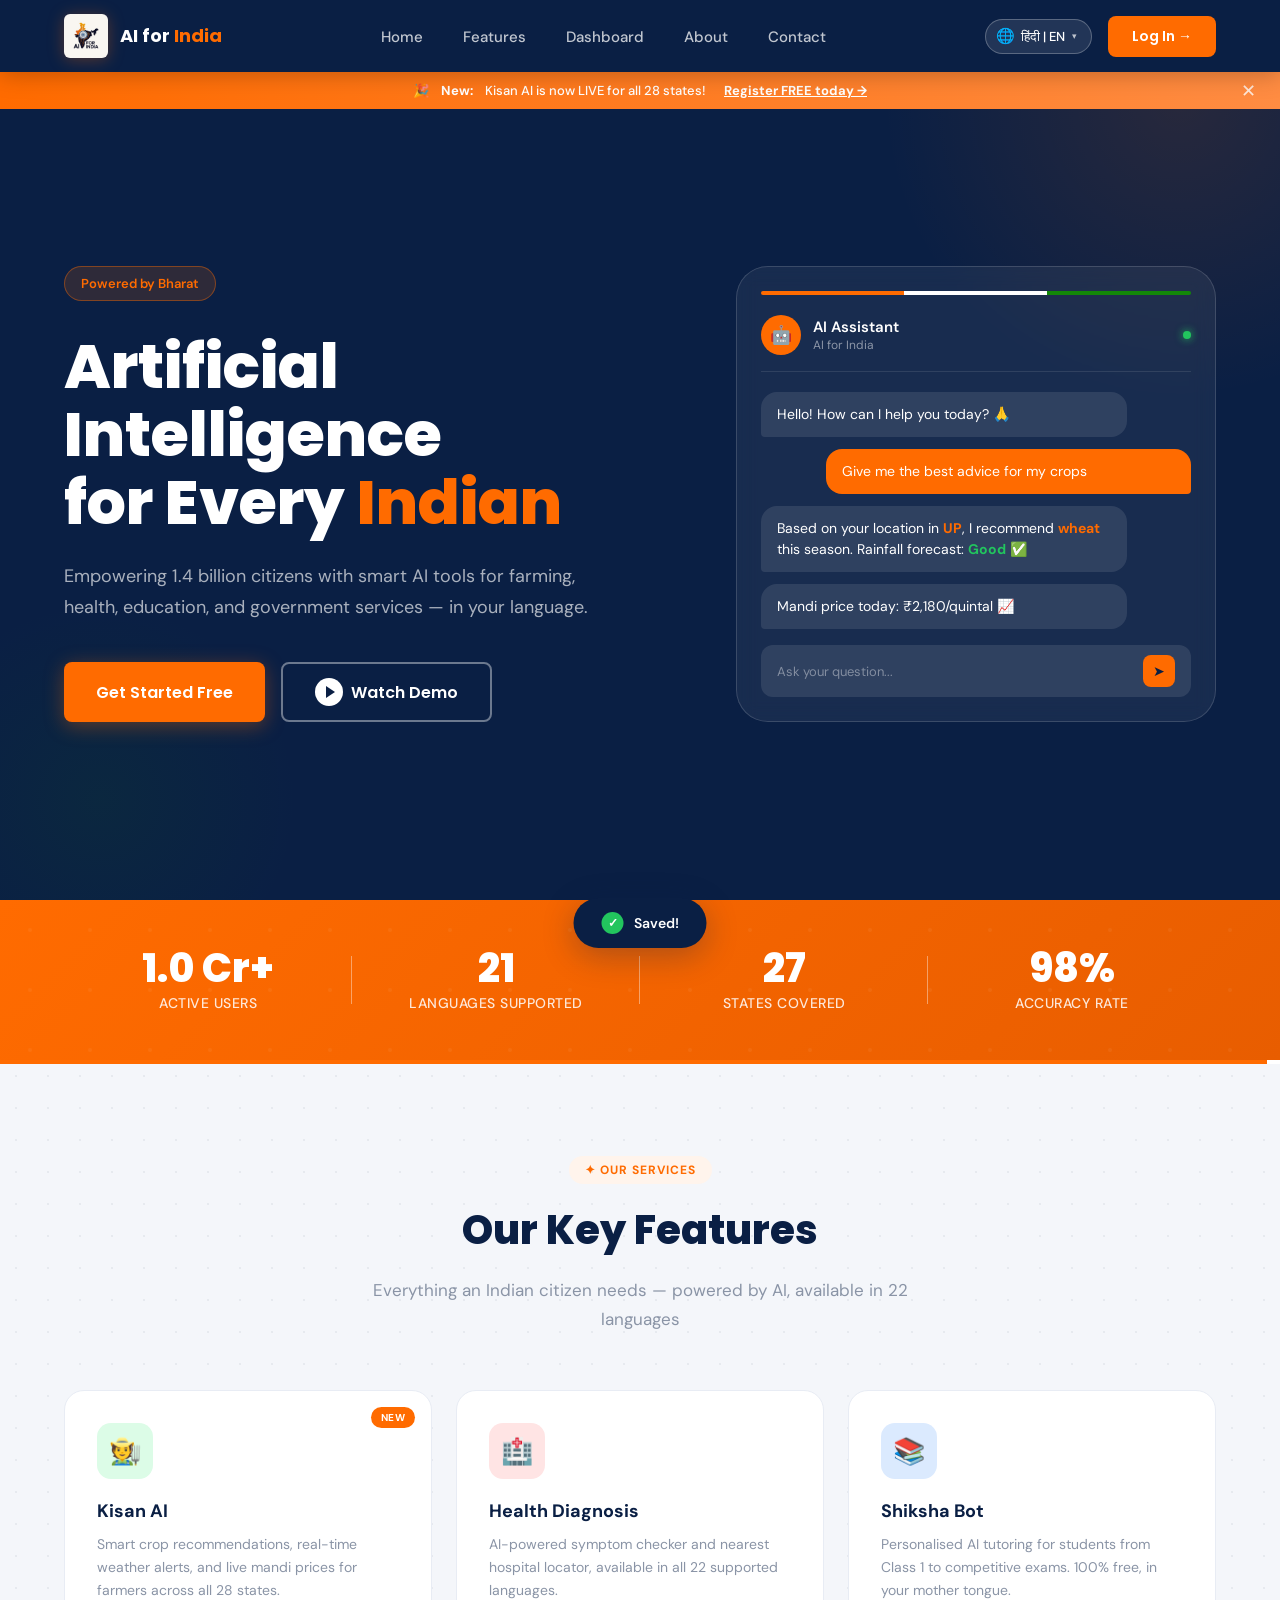
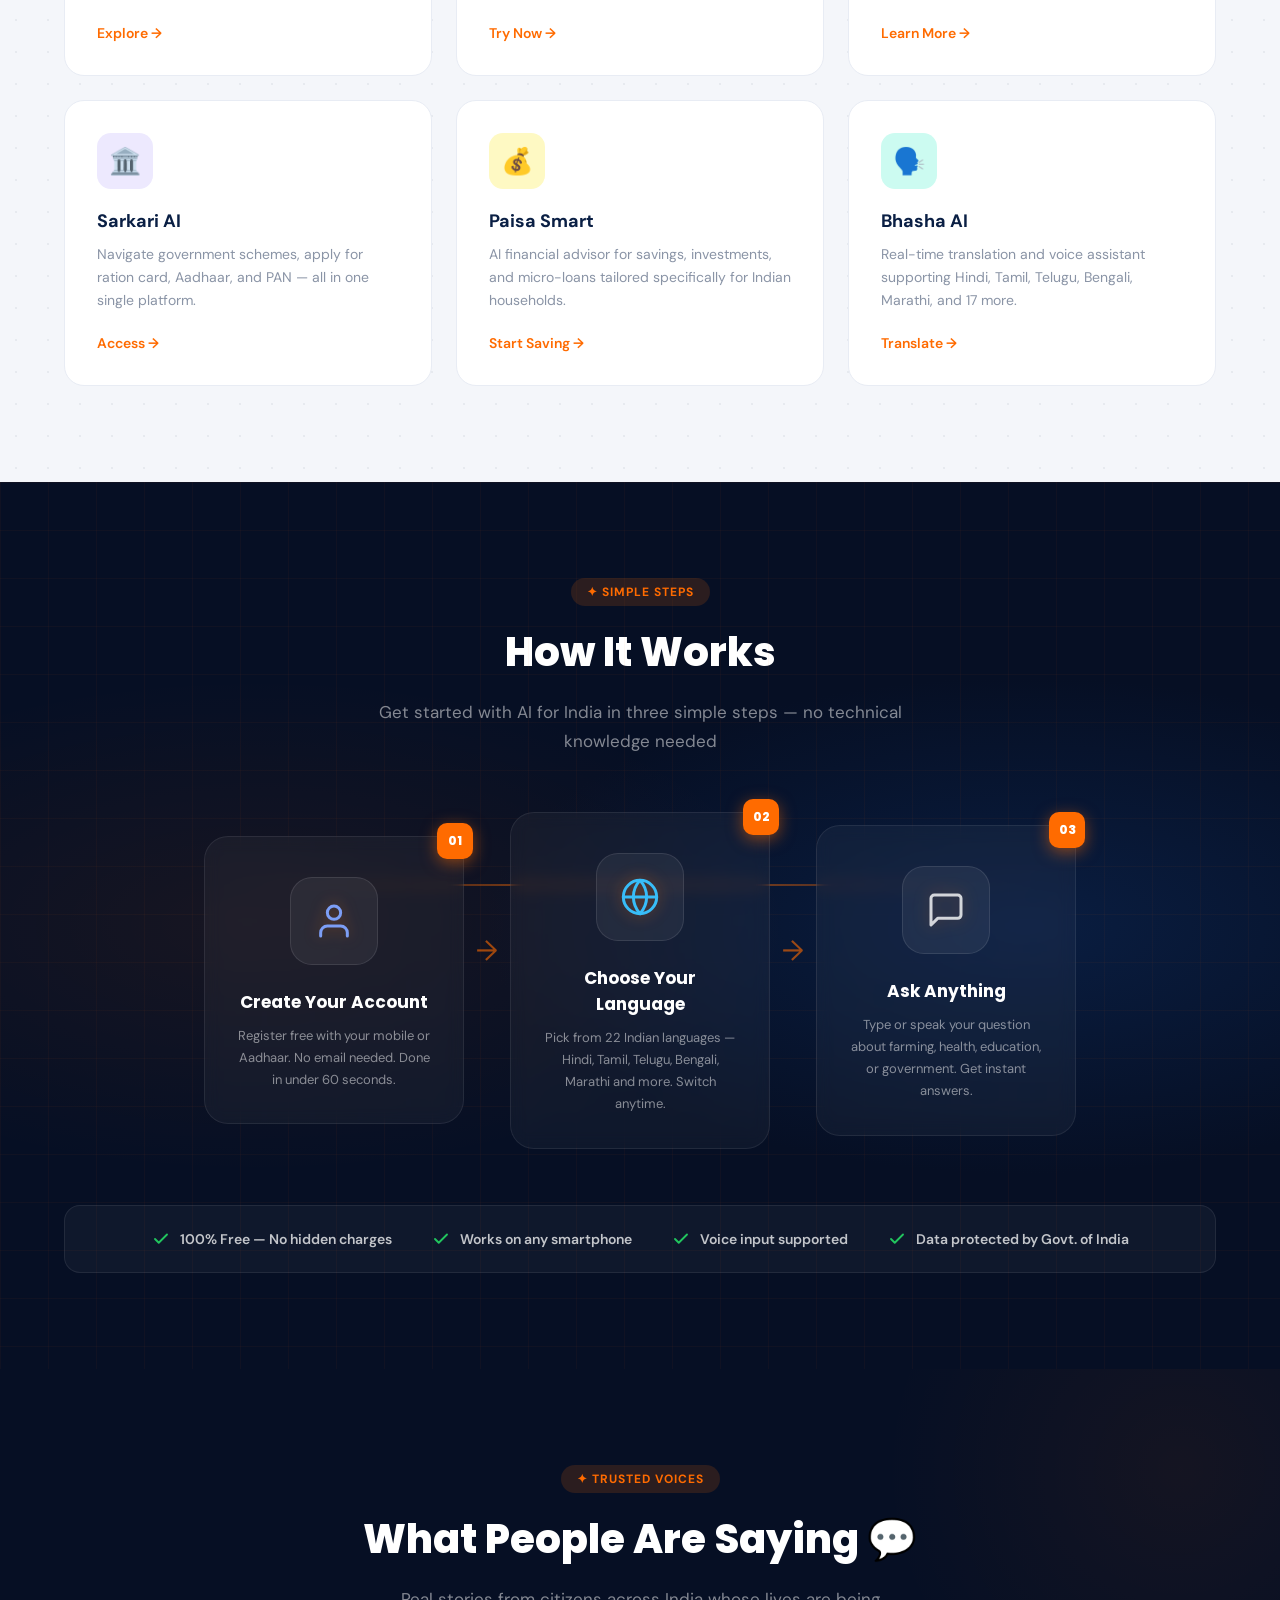
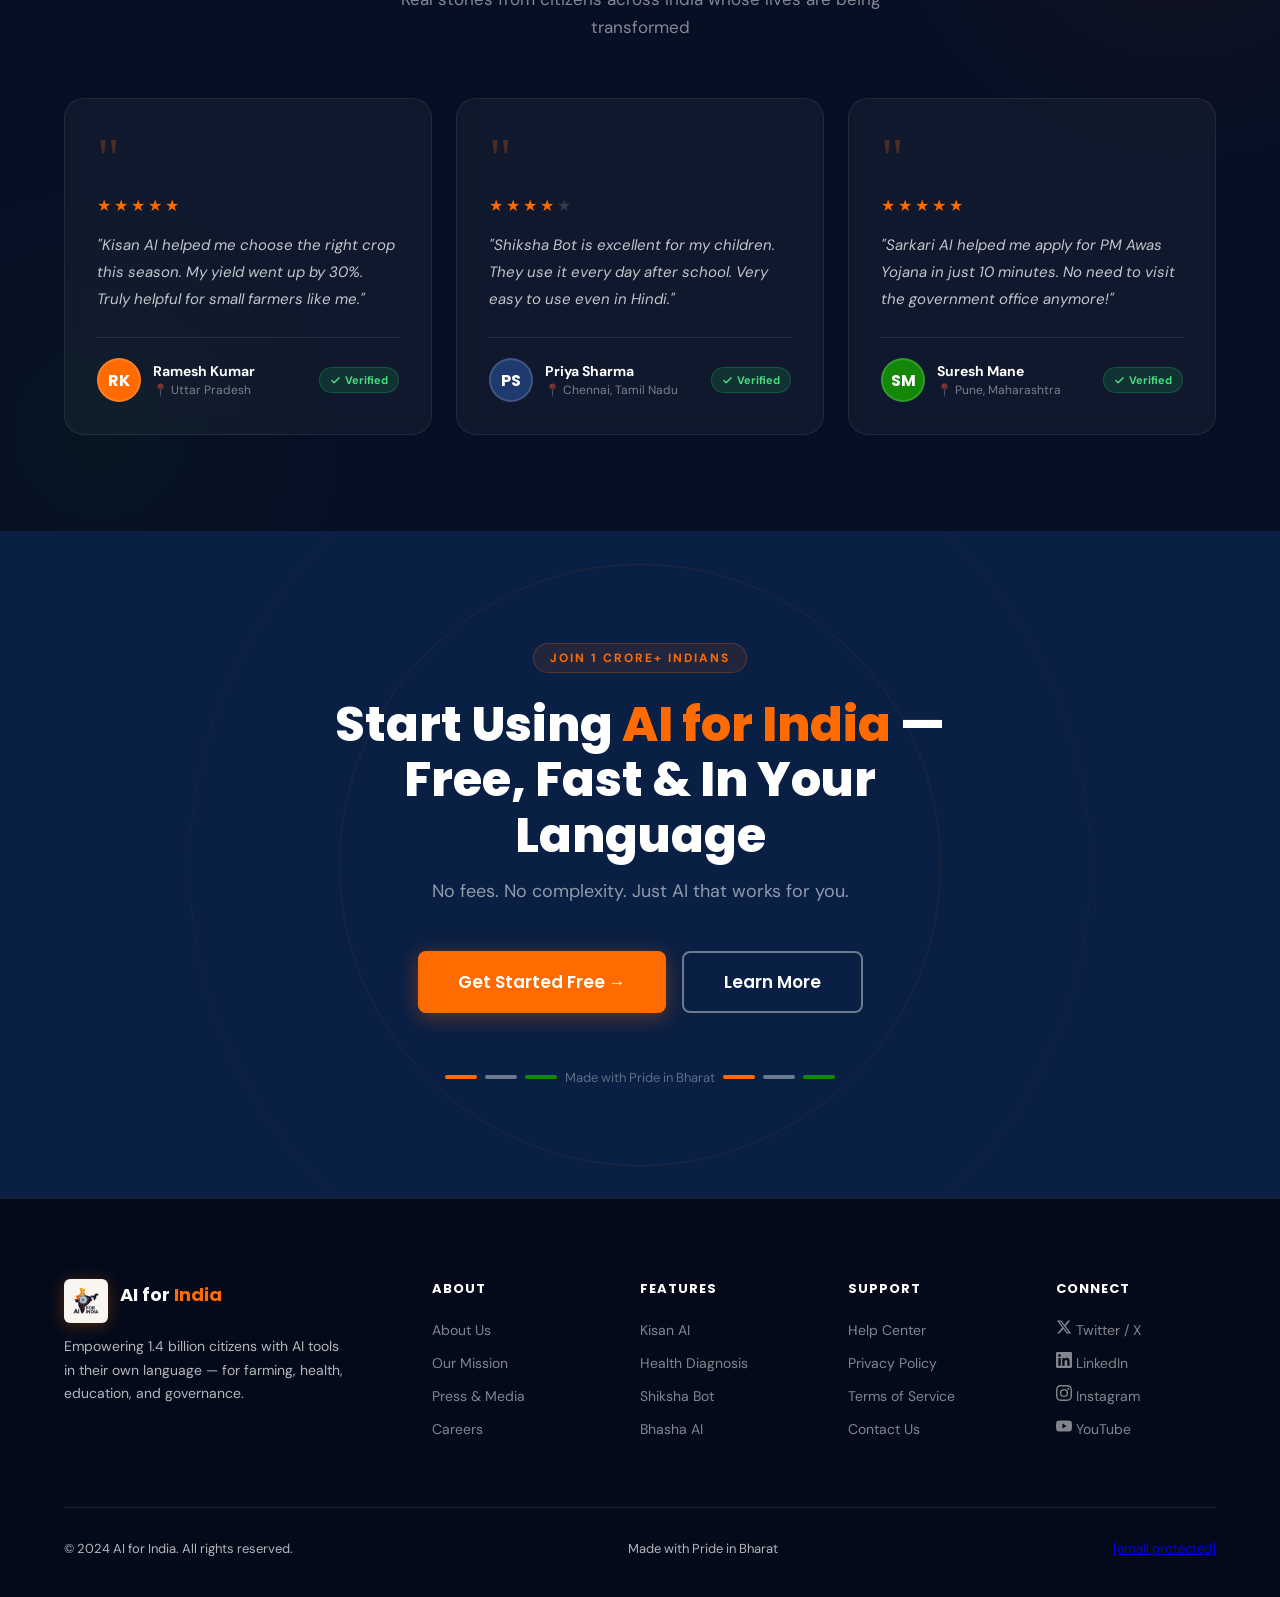
==== commit d9885f22: "updated" ====
--- a/index.html
+++ b/index.html
@@ -1771,6 +1771,8 @@
   <span id="toastMsg">Saved!</span>
 </div>
 
+
+
 <script data-cfasync="false" src="/cdn-cgi/scripts/5c5dd728/cloudflare-static/email-decode.min.js"></script><script>
   /* ── Modal ── */
   function openModal(){document.getElementById('loginModal').classList.add('open');document.body.style.overflow='hidden';}
@@ -1866,4 +1868,8 @@
         setTimeout(()=>r.remove(), 600);
       });
     });
-  });+  });
+
+  </script>
+  </body>
+  </html>
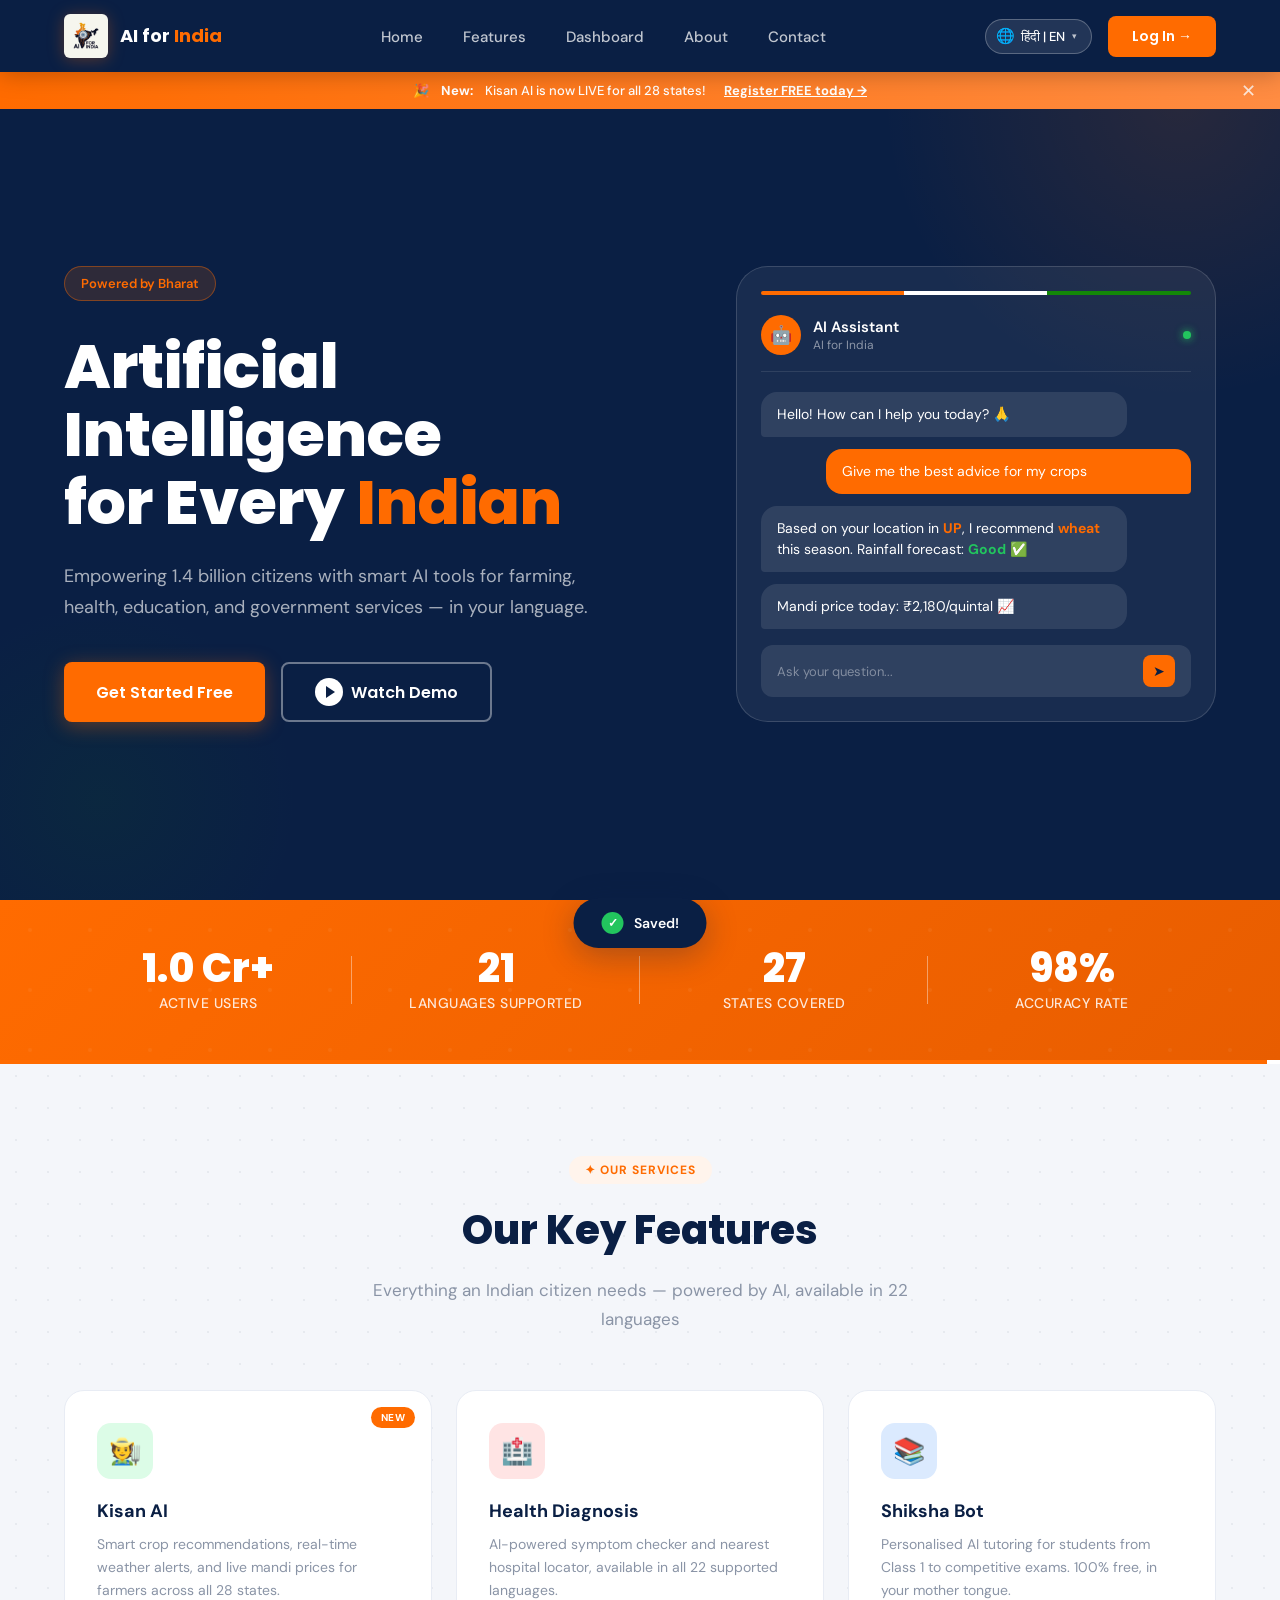
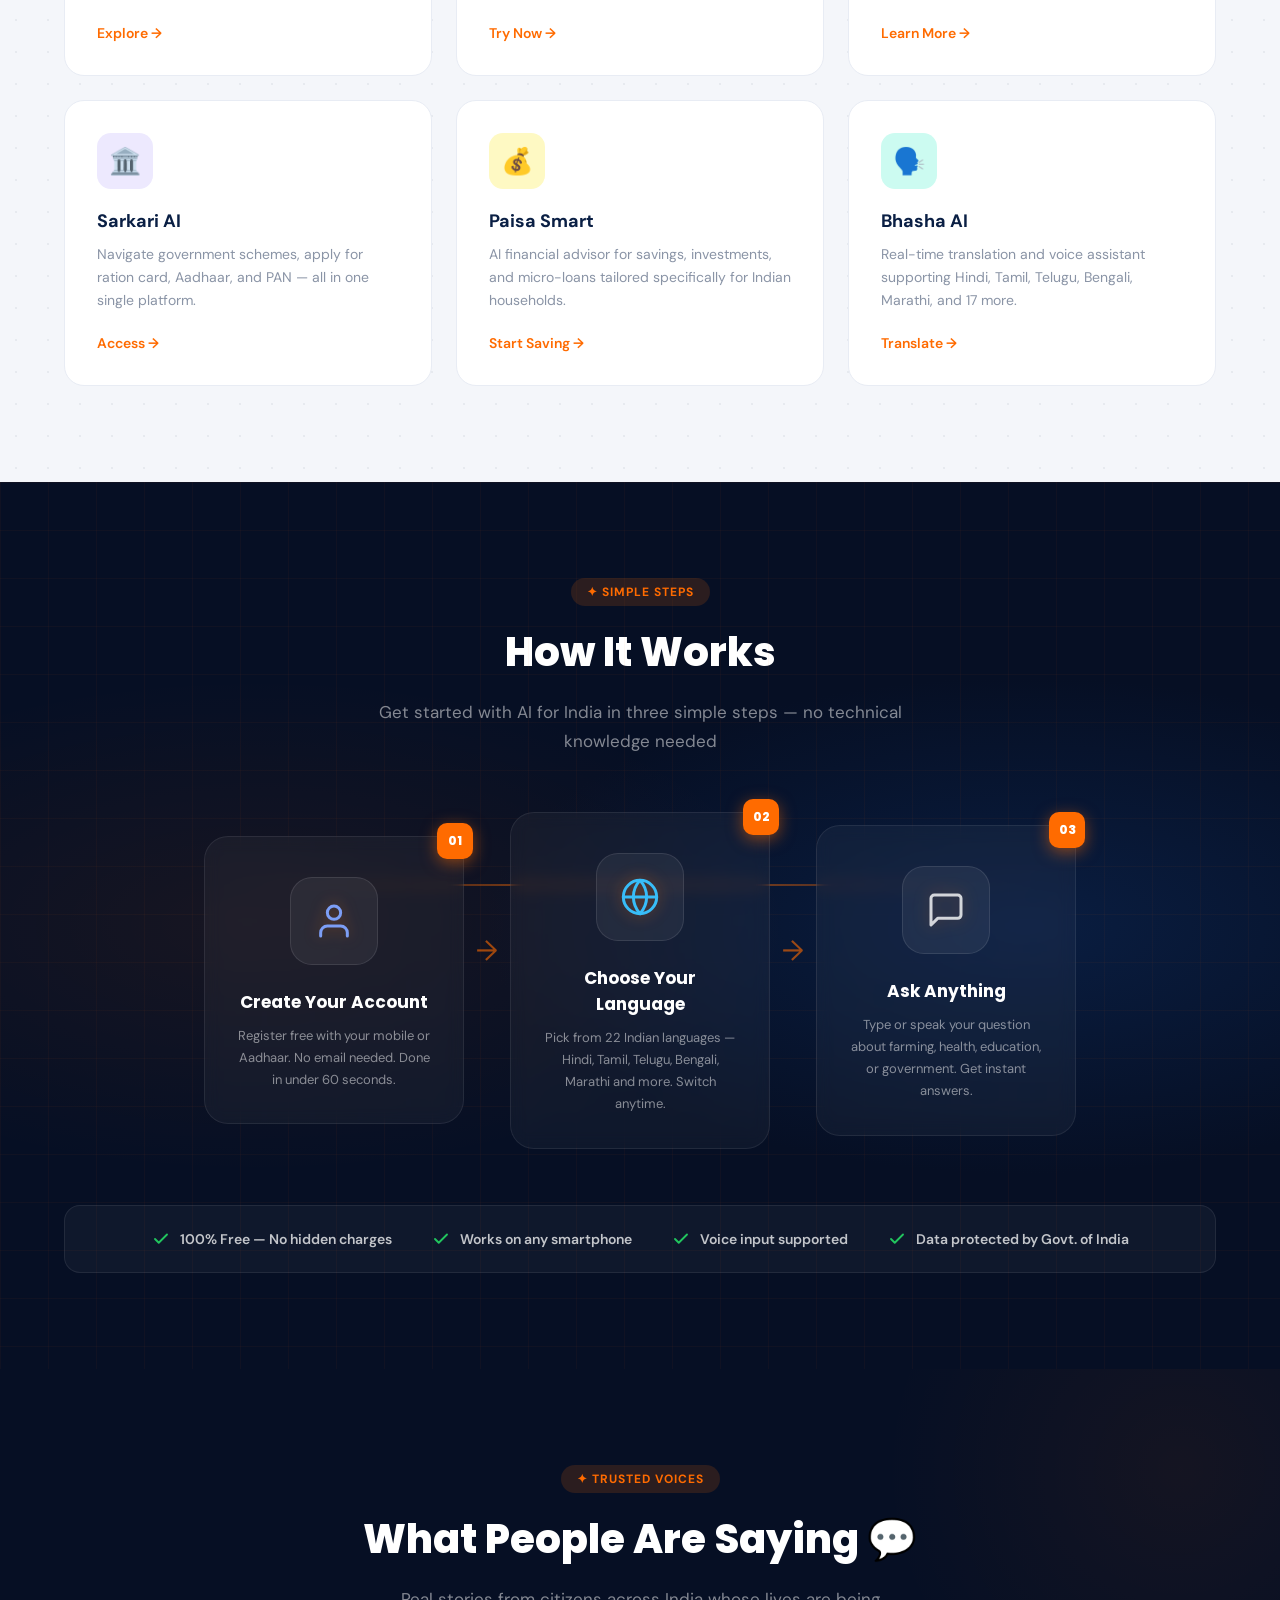
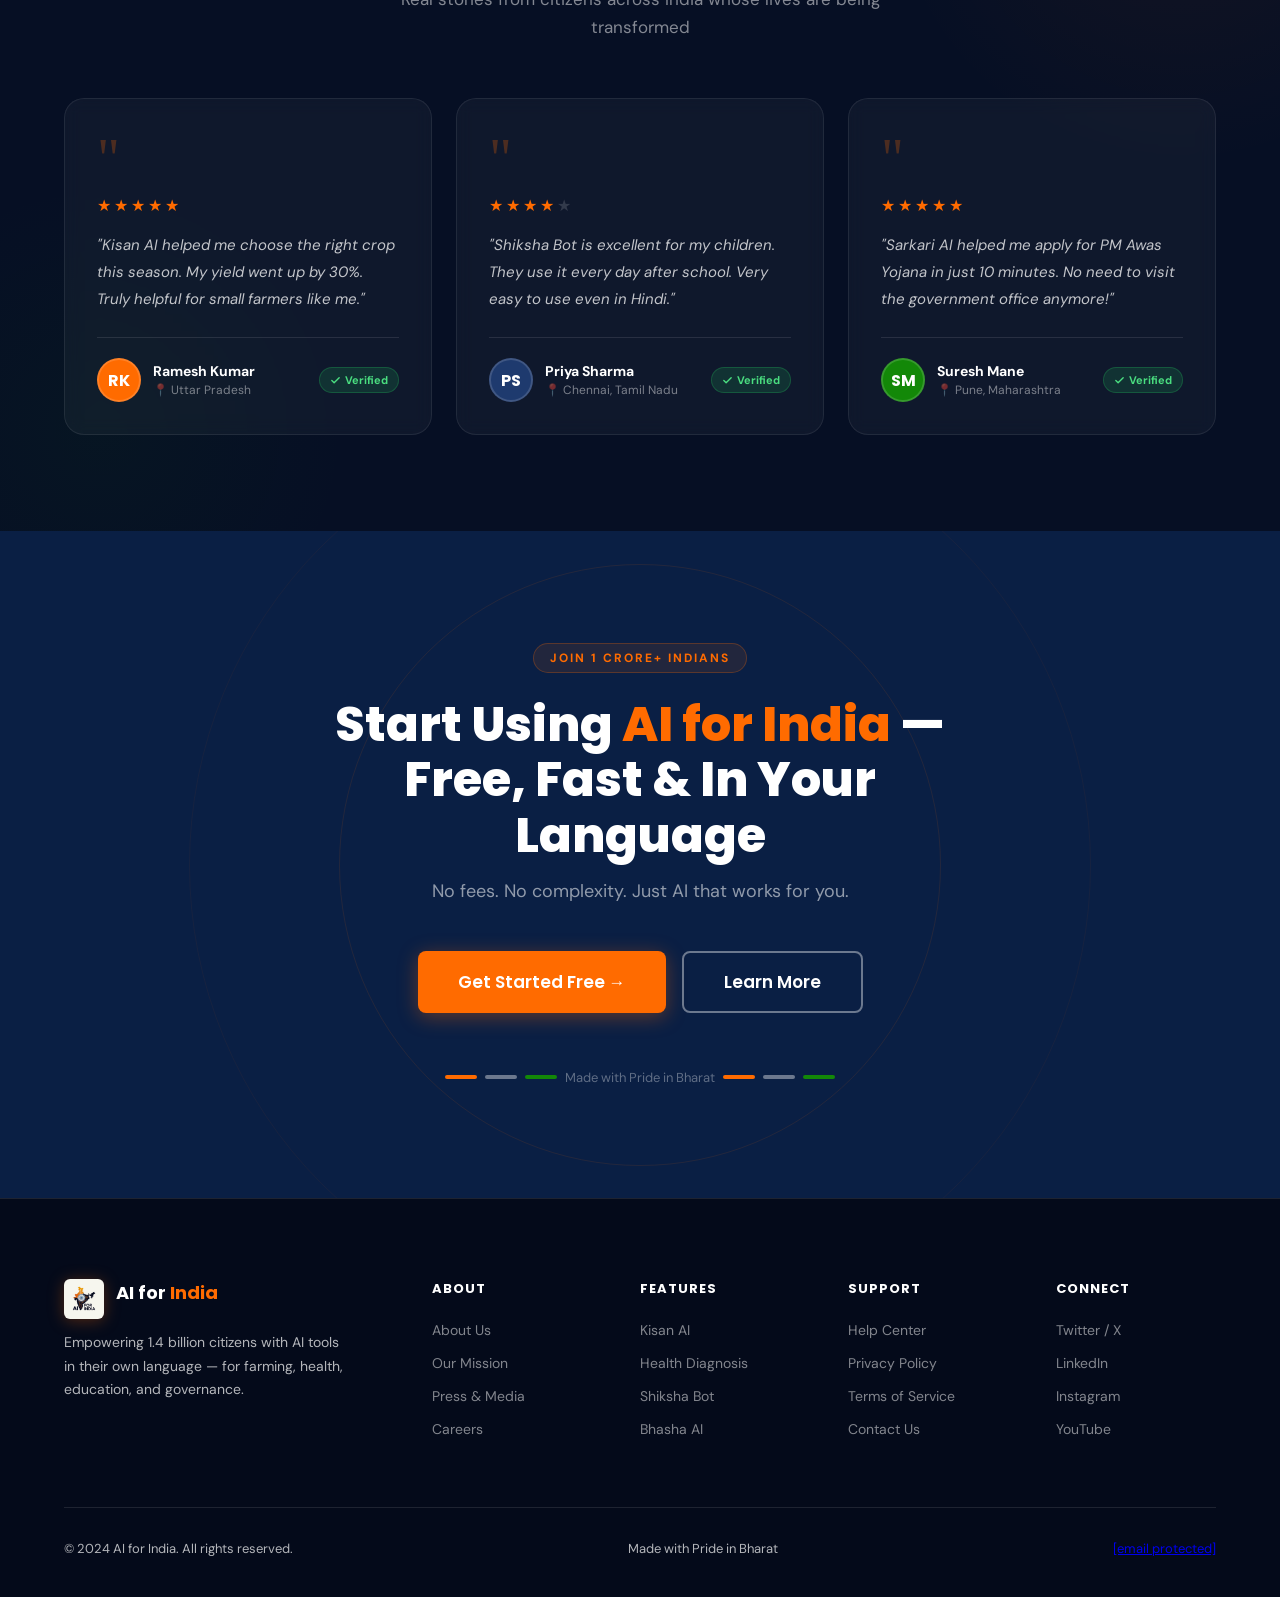
==== commit e137af90: "updated" ====
--- a/index.html
+++ b/index.html
@@ -4,7 +4,7 @@
 <meta charset="UTF-8">
 <meta name="viewport" content="width=device-width, initial-scale=1.0">
 <title>AI for India – Artificial Intelligence for Every Indian</title>
-<link rel="icon" type="image/x-icon" href="[data-uri]">
+<link rel="icon" type="image/png" href="[data-uri]">
 <link href="https://fonts.googleapis.com/css2?family=Poppins:wght@400;500;600;700;800;900&family=DM+Sans:wght@400;500;600&display=swap" rel="stylesheet">
 <style>
   :root {
@@ -437,7 +437,6 @@
     position: relative;
     overflow: hidden;
   }
-  /* animated India-flag top border */
   .features::before {
     content: '';
     position: absolute;
@@ -451,7 +450,6 @@
     0%   { background-position: 100% 0; }
     100% { background-position: -100% 0; }
   }
-  /* subtle dot pattern */
   .features::after {
     content: '';
     position: absolute;
@@ -508,7 +506,6 @@
     overflow: hidden;
     z-index: 1;
   }
-  /* MICRO-INTERACTION: shimmer sweep on hover */
   .feature-card::after {
     content: '';
     position: absolute;
@@ -519,7 +516,6 @@
     pointer-events: none;
   }
   .feature-card:hover::after { left: 150%; }
-  /* saffron left border slide-up */
   .feature-card::before {
     content: '';
     position: absolute;
@@ -629,7 +625,6 @@
     z-index: 1;
   }
 
-  /* MICRO-INTERACTION 1: card tilt + glow on hover */
   .testi-card {
     background: rgba(255,255,255,0.04);
     border-radius: 20px;
@@ -741,7 +736,6 @@
     position: relative;
     overflow: hidden;
   }
-  /* animated saffron ring */
   .cta-banner::before {
     content: '';
     position: absolute;
@@ -820,7 +814,7 @@
 
   /* ─── FOOTER FIX ─── */
   footer {
-    background: #040a1a; /* Darker navy for better visual separation */
+    background: #040a1a;
     padding: 80px 64px 40px;
     color: rgba(255,255,255,0.7);
     border-top: 1px solid rgba(255,255,255,0.1);
@@ -836,7 +830,7 @@
     grid-template-columns: 2fr 1fr 1fr 1fr 1fr;
     gap: 48px;
     margin-bottom: 56px;
-    max-width: 1200px; /* Limits width on wide monitors */
+    max-width: 1200px;
     margin-left: auto;
     margin-right: auto;
   }
@@ -884,6 +878,7 @@
     max-width: 1200px;
     margin: 0 auto;
   }
+
   /* ─── ANIMATIONS ─── */
   @keyframes fadeInUp {
     from { opacity: 0; transform: translateY(24px); }
@@ -900,7 +895,7 @@
   @keyframes float {
     0%, 100% { transform: translateY(0); }
     50% { transform: translateY(-12px); }
-  } /* <--- This brace was missing! */
+  }
 
   /* Animation Assignments */
   .hero-badge { animation: fadeInUp 0.6s ease both; }
@@ -926,7 +921,6 @@
       radial-gradient(ellipse 60% 40% at 80% 50%, rgba(10,31,68,0.9) 0%, transparent 70%);
     pointer-events: none;
   }
-  /* animated grid lines bg */
   .how-it-works::after {
     content: '';
     position: absolute;
@@ -952,7 +946,6 @@
     z-index: 1;
   }
 
-  /* horizontal connector line behind cards */
   .steps-row::before {
     content: '';
     position: absolute;
@@ -984,7 +977,6 @@
     border-color: var(--saffron);
   }
 
-  /* number badge - saffron pill top-right like screenshot */
   .step-number {
     position: absolute;
     top: -14px;
@@ -1016,7 +1008,6 @@
     background: rgba(255,107,0,0.1);
     transform: scale(1.06) rotate(-3deg);
   }
-  /* glow ring on hover */
   .step-icon-wrap::after {
     content: '';
     position: absolute;
@@ -1344,6 +1335,198 @@
     opacity: 1;
     transform: translateY(0);
   }
+
+  /* ═══════════════════════════════════
+     HAMBURGER MENU — added for mobile
+     (all existing CSS above untouched)
+  ═══════════════════════════════════ */
+
+  /* Hamburger button — hidden on desktop */
+  .hamburger {
+    display: none;
+    flex-direction: column;
+    justify-content: center;
+    gap: 5px;
+    background: none;
+    border: none;
+    cursor: pointer;
+    padding: 6px;
+    border-radius: 6px;
+    flex-shrink: 0;
+  }
+  .hamburger span {
+    display: block;
+    width: 22px;
+    height: 2px;
+    background: var(--white);
+    border-radius: 2px;
+    transition: all 0.28s ease;
+  }
+  /* Animate to X when open */
+  .hamburger.open span:nth-child(1) { transform: rotate(45deg) translate(5px, 5px); }
+  .hamburger.open span:nth-child(2) { opacity: 0; transform: scaleX(0); }
+  .hamburger.open span:nth-child(3) { transform: rotate(-45deg) translate(5px, -5px); }
+
+  /* Mobile drawer */
+  .mobile-drawer {
+    display: none;
+    position: fixed;
+    top: 64px;
+    left: 0; right: 0;
+    background: var(--navy-light);
+    z-index: 997;
+    padding: 8px 0 20px;
+    border-bottom: 1px solid rgba(255,255,255,0.1);
+    box-shadow: 0 8px 32px rgba(0,0,0,0.35);
+  }
+  .mobile-drawer.open { display: block; }
+  .mobile-drawer a {
+    display: block;
+    color: rgba(255,255,255,0.8);
+    text-decoration: none;
+    font-family: 'DM Sans', sans-serif;
+    font-size: 16px;
+    font-weight: 500;
+    padding: 14px 24px;
+    border-bottom: 1px solid rgba(255,255,255,0.07);
+    transition: color 0.2s, background 0.2s;
+  }
+  .mobile-drawer a:hover { color: var(--white); background: rgba(255,255,255,0.05); }
+  .mobile-drawer .drawer-login {
+    display: block;
+    margin: 16px 24px 0;
+    width: calc(100% - 48px);
+    padding: 13px;
+    background: var(--saffron);
+    color: var(--white);
+    border: none;
+    border-radius: 8px;
+    font-family: 'Poppins', sans-serif;
+    font-weight: 600;
+    font-size: 15px;
+    cursor: pointer;
+    text-align: center;
+    transition: background 0.2s;
+  }
+  .mobile-drawer .drawer-login:hover { background: var(--saffron-dark); }
+
+  /* ── TABLET ≤ 1024px ── */
+  @media (max-width: 1024px) {
+    nav { padding: 0 32px; }
+    .nav-links { gap: 24px; }
+    .hero { padding: 160px 40px 80px; gap: 40px; }
+    .hero h1 { font-size: 48px; }
+    .hero-right { flex: 0 0 360px; }
+    .stats-bar { padding: 40px 32px; }
+    .stat-number { font-size: 32px; }
+    .features { padding: 80px 32px; }
+    .features-grid { grid-template-columns: repeat(2, 1fr); }
+    .testimonials { padding: 80px 32px; }
+    .testimonials-grid { grid-template-columns: repeat(2, 1fr); }
+    .how-it-works { padding: 80px 32px; }
+    .cta-banner { padding: 80px 32px; }
+    .cta-title { font-size: 38px; }
+    footer { padding: 64px 32px 32px; }
+    .footer-top { grid-template-columns: 1fr 1fr 1fr; gap: 32px; }
+    .footer-brand { grid-column: 1 / -1; }
+  }
+
+  /* ── MOBILE ≤ 768px ── */
+  @media (max-width: 768px) {
+    /* Navbar */
+    nav { padding: 0 20px; height: 64px; }
+    .nav-links { display: none; }
+    .hamburger { display: flex; }
+    .announcement { top: 64px; padding: 9px 40px 9px 16px; font-size: 12px; }
+    #langLabel { display: none; }
+    .lang-toggle { padding: 7px 10px; }
+    .btn-login { padding: 8px 14px; font-size: 13px; }
+
+    /* Hero — stack vertically */
+    .hero {
+      flex-direction: column;
+      padding: 120px 20px 56px;
+      gap: 40px;
+      min-height: unset;
+      text-align: center;
+    }
+    .hero-left { max-width: 100%; }
+    .hero h1 { font-size: 34px; line-height: 1.15; }
+    .hero-subtitle { font-size: 15px; margin-bottom: 28px; }
+    .hero-btns { justify-content: center; flex-wrap: wrap; gap: 12px; }
+    .btn-primary { padding: 13px 24px; font-size: 15px; }
+    .btn-secondary { padding: 11px 24px; font-size: 15px; }
+    .hero-right { flex: none; width: 100%; max-width: 400px; margin: 0 auto; }
+    .hero::before, .hero::after { display: none; }
+
+    /* Stats — 2x2 grid */
+    .stats-bar { padding: 28px 16px; flex-wrap: wrap; gap: 0; }
+    .stat-item { flex: 0 0 50%; padding: 16px 8px; }
+    .stat-item:not(:last-child)::after { display: none; }
+    .stat-item:nth-child(1), .stat-item:nth-child(2) { border-bottom: 1px solid rgba(255,255,255,0.2); }
+    .stat-item:nth-child(odd) { border-right: 1px solid rgba(255,255,255,0.2); }
+    .stat-number { font-size: 26px; }
+    .stat-label { font-size: 11px; }
+
+    /* Sections */
+    .section-title { font-size: 26px; }
+    .section-subtitle { font-size: 14px; }
+    .section-header { margin-bottom: 36px; }
+    .features { padding: 56px 20px; }
+    .features-grid { grid-template-columns: 1fr; gap: 14px; }
+    .feature-card:hover { transform: none; }
+
+    /* How it works */
+    .how-it-works { padding: 56px 20px; }
+    .steps-row { flex-direction: column; align-items: center; gap: 12px; margin-bottom: 36px; }
+    .steps-row::before { display: none; }
+    .step-card { max-width: 100%; width: 100%; }
+    .step-connector { transform: rotate(90deg); margin-top: 0; }
+    .trust-bar { flex-direction: column; gap: 16px; padding: 20px; }
+    .trust-item { justify-content: center; font-size: 13px; }
+
+    /* Testimonials */
+    .testimonials { padding: 56px 20px; }
+    .testimonials-grid { grid-template-columns: 1fr; gap: 14px; margin-top: 36px; }
+    .testi-card:hover { transform: none; }
+
+    /* CTA */
+    .cta-banner { padding: 56px 20px; }
+    .cta-title { font-size: 26px; max-width: 100%; }
+    .cta-sub { font-size: 14px; margin-bottom: 32px; }
+    .cta-btns { flex-direction: column; align-items: center; gap: 12px; }
+    .cta-btns .btn-primary, .cta-btns .btn-secondary { width: 100%; max-width: 300px; justify-content: center; }
+    .cta-banner::before, .cta-banner::after { display: none; }
+    .india-flag-row { flex-wrap: wrap; margin-top: 36px; font-size: 12px; }
+
+    /* Footer */
+    footer { padding: 48px 20px 28px; }
+    .footer-top { grid-template-columns: 1fr 1fr; gap: 24px; margin-bottom: 36px; }
+    .footer-brand { grid-column: 1 / -1; }
+    .footer-tagline { max-width: 100%; }
+    .footer-bottom { flex-direction: column; gap: 10px; text-align: center; }
+
+    /* Modal */
+    .modal { margin: 16px; padding: 24px 18px; border-radius: 18px; }
+    .modal h2 { font-size: 20px; }
+    .modal-social { flex-direction: column; }
+  }
+
+  /* ── SMALL MOBILE ≤ 480px ── */
+  @media (max-width: 480px) {
+    .hero h1 { font-size: 28px; }
+    .hero-btns { flex-direction: column; align-items: stretch; }
+    .btn-primary, .btn-secondary { width: 100%; justify-content: center; text-align: center; }
+    .phone-mockup { padding: 16px; }
+    .chat-bubble { font-size: 13px; }
+    .stat-number { font-size: 22px; }
+    .section-title { font-size: 22px; }
+    .cta-title { font-size: 22px; }
+    .footer-top { grid-template-columns: 1fr; }
+    .footer-brand { grid-column: auto; }
+    .testi-author { flex-wrap: wrap; }
+    .verified-badge { margin-left: 0; }
+  }
 </style>
 </head>
 <body>
@@ -1358,7 +1541,7 @@
 <!-- NAVBAR -->
 <nav>
   <a href="#" class="nav-logo">
-    <img src="[data-uri]" alt="AI for India Logo" style="height:44px;width:44px;object-fit:contain;border-radius:6px;">
+    <img src="[data-uri]" alt="AI for India Logo" style="height:44px;width:44px;object-fit:contain;border-radius:6px;">
     <div class="logo-text">AI for <span>India</span></div>
   </a>
   <ul class="nav-links">
@@ -1386,7 +1569,21 @@
     </div>
     <button class="btn-login" onclick="openModal()">Log In →</button>
   </div>
+  <!-- ↓ HAMBURGER: only visible on mobile (≤768px) -->
+  <button class="hamburger" id="hamburger" onclick="toggleMenu()" aria-label="Open menu">
+    <span></span><span></span><span></span>
+  </button>
 </nav>
+
+<!-- MOBILE DRAWER (hidden by default, shown when hamburger clicked) -->
+<div class="mobile-drawer" id="mobileDrawer">
+  <a href="#" onclick="toggleMenu()">Home</a>
+  <a href="#features" onclick="toggleMenu()">Features</a>
+  <a href="#" onclick="toggleMenu()">Dashboard</a>
+  <a href="#" onclick="toggleMenu()">About</a>
+  <a href="#" onclick="toggleMenu()">Contact</a>
+  <button class="drawer-login" onclick="toggleMenu();openModal()">Log In →</button>
+</div>
 
 <!-- HERO -->
 <section class="hero">
@@ -1508,7 +1705,6 @@
     <div class="step-card fade-in">
       <div class="step-number">01</div>
       <div class="step-icon-wrap">
-        <!-- Person / account icon — blue tint like screenshot -->
         <svg width="40" height="40" viewBox="0 0 24 24" fill="none" stroke="#7c9ef5" stroke-width="1.8" stroke-linecap="round" stroke-linejoin="round">
           <path d="M20 21v-2a4 4 0 0 0-4-4H8a4 4 0 0 0-4 4v2"/><circle cx="12" cy="7" r="4"/>
         </svg>
@@ -1524,7 +1720,6 @@
     <div class="step-card fade-in">
       <div class="step-number">02</div>
       <div class="step-icon-wrap">
-        <!-- Globe icon — cyan tint like screenshot -->
         <svg width="40" height="40" viewBox="0 0 24 24" fill="none" stroke="#38bdf8" stroke-width="1.8" stroke-linecap="round" stroke-linejoin="round">
           <circle cx="12" cy="12" r="10"/>
           <line x1="2" y1="12" x2="22" y2="12"/>
@@ -1542,7 +1737,6 @@
     <div class="step-card fade-in">
       <div class="step-number">03</div>
       <div class="step-icon-wrap">
-        <!-- Chat bubble icon — white/light like screenshot -->
         <svg width="40" height="40" viewBox="0 0 24 24" fill="none" stroke="rgba(255,255,255,0.8)" stroke-width="1.8" stroke-linecap="round" stroke-linejoin="round">
           <path d="M21 15a2 2 0 0 1-2 2H7l-4 4V5a2 2 0 0 1 2-2h14a2 2 0 0 1 2 2z"/>
         </svg>
@@ -1658,7 +1852,7 @@
   <div class="footer-top">
     <div class="footer-brand">
       <div class="nav-logo" style="margin-bottom:12px">
-        <img src="[data-uri]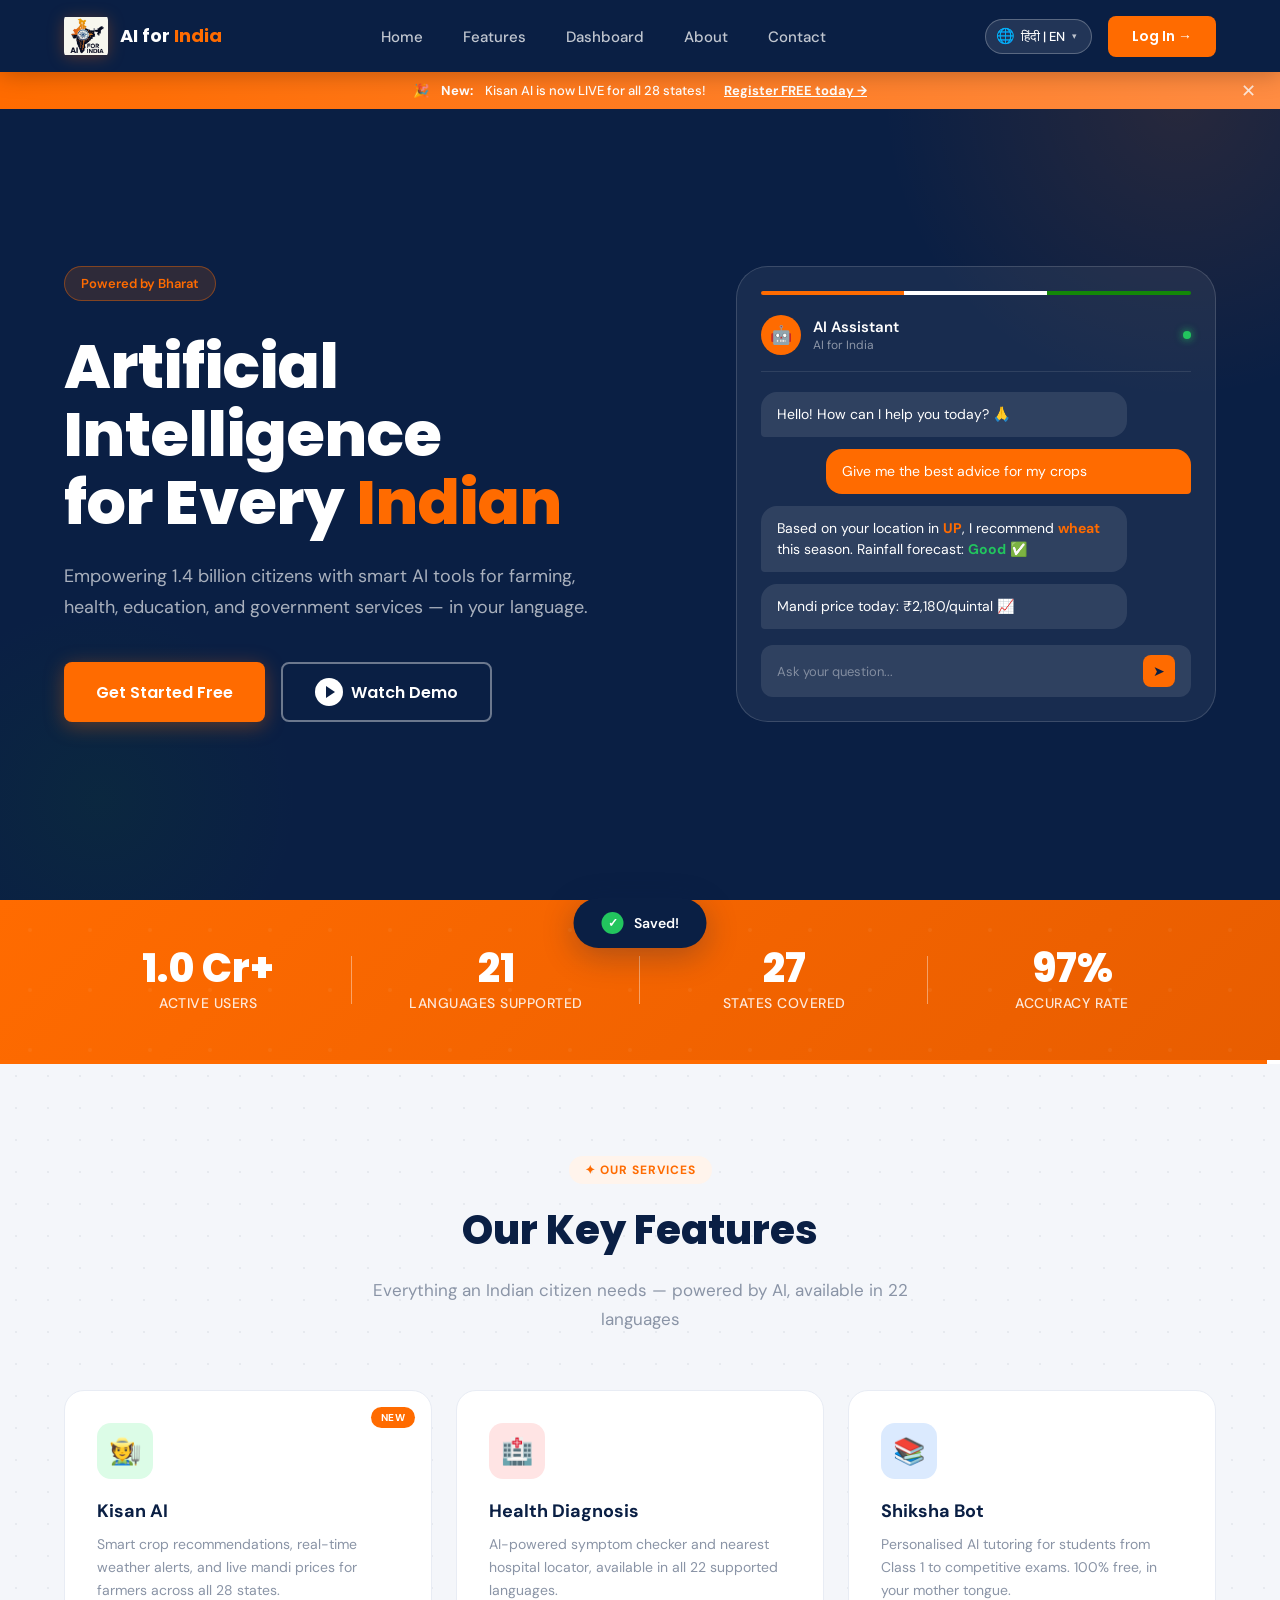
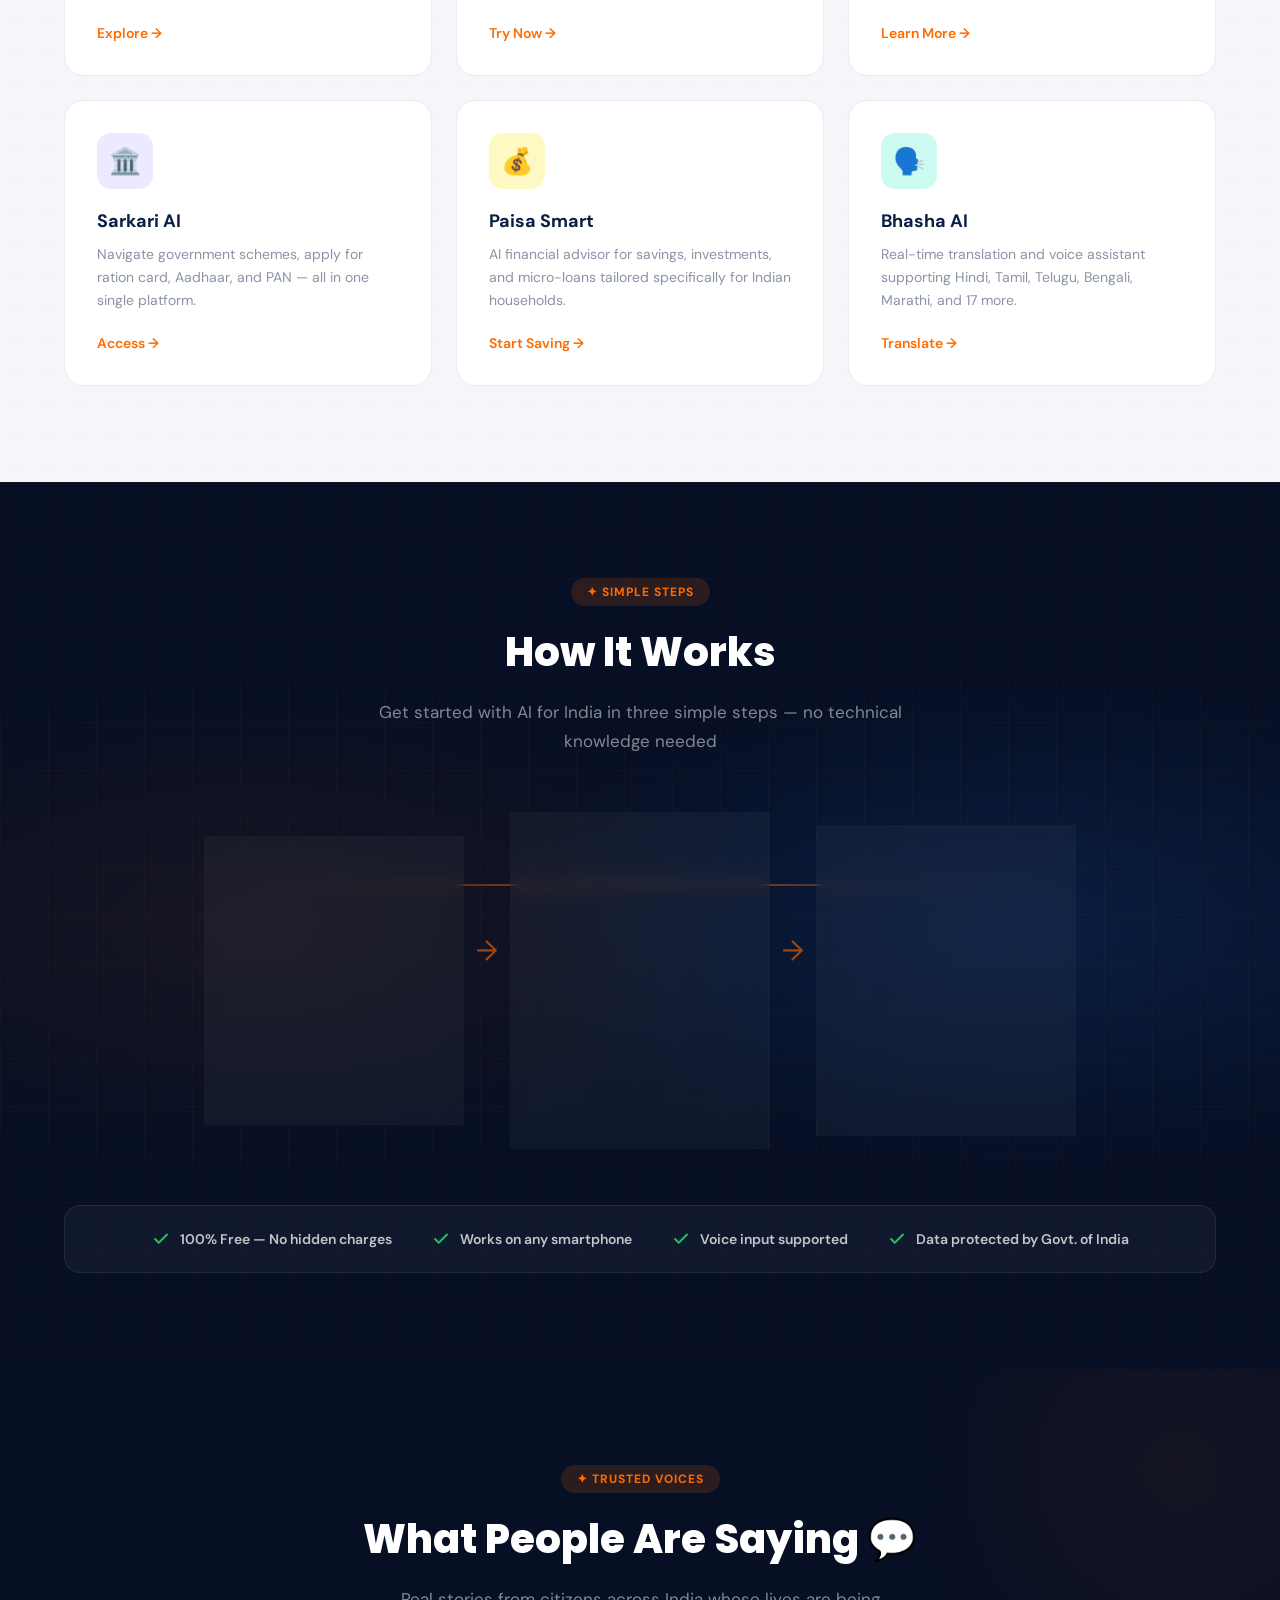
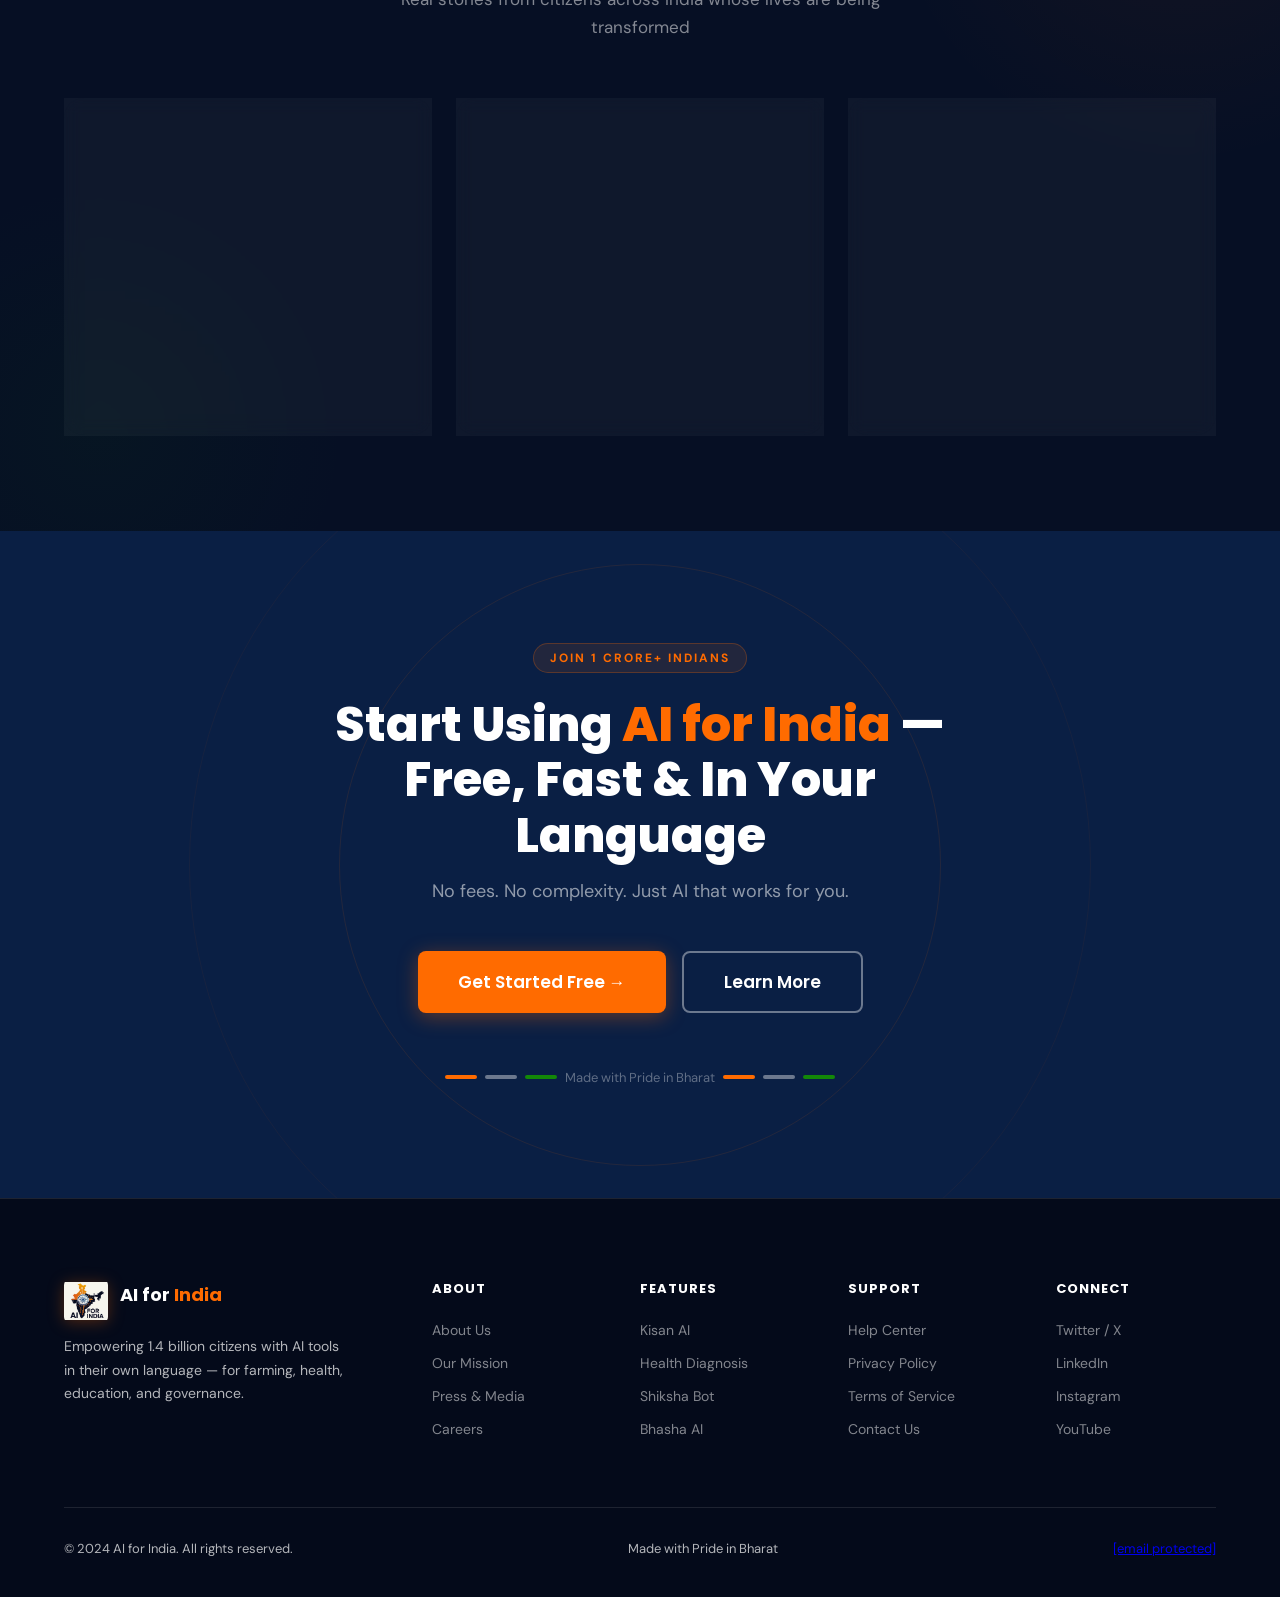
==== commit 3964b5f5: "updated" ====
--- a/index.html
+++ b/index.html
@@ -4,1530 +4,9 @@
 <meta charset="UTF-8">
 <meta name="viewport" content="width=device-width, initial-scale=1.0">
 <title>AI for India – Artificial Intelligence for Every Indian</title>
-<link rel="icon" type="image/png" href="[data-uri]">
 <link href="https://fonts.googleapis.com/css2?family=Poppins:wght@400;500;600;700;800;900&family=DM+Sans:wght@400;500;600&display=swap" rel="stylesheet">
-<style>
-  :root {
-    --navy: #0A1F44;
-    --navy-light: #0f2a5c;
-    --saffron: #FF6B00;
-    --saffron-dark: #cc5500;
-    --saffron-light: #FFF4EC;
-    --white: #FFFFFF;
-    --grey-text: #8A94A6;
-    --grey-light: #F4F6FA;
-    --border: #E8ECF4;
-    --india-green: #138808;
-  }
-
-  * { margin: 0; padding: 0; box-sizing: border-box; }
-
-  html { scroll-behavior: smooth; }
-
-  body {
-    font-family: 'DM Sans', sans-serif;
-    background: var(--white);
-    color: var(--navy);
-    overflow-x: hidden;
-  }
-
-  h1,h2,h3,h4,h5 { font-family: 'Poppins', sans-serif; }
-
-  /* ─── NAVBAR ─── */
-  nav {
-    position: fixed;
-    top: 0; left: 0; right: 0;
-    z-index: 1000;
-    background: var(--navy);
-    display: flex;
-    align-items: center;
-    justify-content: space-between;
-    padding: 0 64px;
-    height: 72px;
-    box-shadow: 0 2px 24px rgba(0,0,0,0.25);
-    transition: box-shadow 0.3s;
-  }
-
-  .nav-logo {
-    display: flex;
-    align-items: center;
-    gap: 12px;
-    text-decoration: none;
-  }
-
-  .nav-logo img {
-    transition: transform 0.3s;
-    filter: drop-shadow(0 2px 8px rgba(255,107,0,0.3));
-  }
-  .nav-logo:hover img { transform: scale(1.08); }
-
-  .logo-text {
-    font-family: 'Poppins', sans-serif;
-    font-weight: 700;
-    font-size: 18px;
-    color: var(--white);
-    line-height: 1.1;
-  }
-  .logo-text span { color: var(--saffron); }
-
-  .nav-links {
-    display: flex;
-    gap: 40px;
-    list-style: none;
-  }
-  .nav-links a {
-    color: rgba(255,255,255,0.75);
-    text-decoration: none;
-    font-size: 15px;
-    font-weight: 500;
-    transition: color 0.2s;
-    position: relative;
-    padding-bottom: 4px;
-  }
-  .nav-links a::after {
-    content: '';
-    position: absolute;
-    bottom: 0; left: 0;
-    width: 0; height: 2px;
-    background: var(--saffron);
-    transition: width 0.3s;
-    border-radius: 2px;
-  }
-  .nav-links a:hover { color: var(--white); }
-  .nav-links a:hover::after { width: 100%; }
-
-  .nav-right {
-    display: flex;
-    align-items: center;
-    gap: 16px;
-  }
-
-  .lang-toggle {
-    display: flex;
-    align-items: center;
-    gap: 6px;
-    background: rgba(255,255,255,0.1);
-    border: 1px solid rgba(255,255,255,0.25);
-    border-radius: 100px;
-    padding: 8px 14px 8px 10px;
-    color: var(--white);
-    font-size: 13px;
-    font-weight: 500;
-    cursor: pointer;
-    transition: background 0.2s;
-    user-select: none;
-    white-space: nowrap;
-  }
-  .lang-toggle:hover { background: rgba(255,255,255,0.18); }
-  .globe-icon { width: 16px; height: 16px; flex-shrink: 0; opacity: 0.9; }
-  .lang-arrow { font-size: 9px; opacity: 0.7; margin-left: 1px; }
-
-  .btn-login {
-    background: var(--saffron);
-    color: var(--white);
-    border: none;
-    border-radius: 8px;
-    padding: 10px 24px;
-    font-family: 'Poppins', sans-serif;
-    font-weight: 600;
-    font-size: 14px;
-    cursor: pointer;
-    transition: background 0.2s, transform 0.15s;
-  }
-  .btn-login:hover { background: var(--saffron-dark); transform: translateY(-1px); }
-
-  /* ─── ANNOUNCEMENT BANNER ─── */
-  .announcement {
-    position: fixed;
-    top: 72px; left: 0; right: 0;
-    z-index: 999;
-    background: linear-gradient(90deg, var(--saffron), #ff8c42);
-    color: var(--white);
-    text-align: center;
-    padding: 10px 64px;
-    font-size: 13px;
-    font-weight: 500;
-    display: flex;
-    align-items: center;
-    justify-content: center;
-    gap: 12px;
-  }
-  .announcement-close {
-    position: absolute;
-    right: 24px;
-    cursor: pointer;
-    opacity: 0.8;
-    font-size: 18px;
-    transition: opacity 0.2s;
-  }
-  .announcement-close:hover { opacity: 1; }
-
-  /* ─── HERO ─── */
-  .hero {
-    background: var(--navy);
-    min-height: 100vh;
-    padding: 184px 64px 96px;
-    display: flex;
-    align-items: center;
-    justify-content: space-between;
-    gap: 64px;
-    position: relative;
-    overflow: hidden;
-  }
-
-  .hero::before {
-    content: '';
-    position: absolute;
-    top: -200px; right: -200px;
-    width: 600px; height: 600px;
-    background: radial-gradient(circle, rgba(255,107,0,0.12) 0%, transparent 70%);
-    pointer-events: none;
-  }
-
-  .hero::after {
-    content: '';
-    position: absolute;
-    bottom: -100px; left: -100px;
-    width: 400px; height: 400px;
-    background: radial-gradient(circle, rgba(19,136,8,0.08) 0%, transparent 70%);
-    pointer-events: none;
-  }
-
-  .hero-left {
-    flex: 1;
-    max-width: 560px;
-    z-index: 1;
-  }
-
-  .hero-badge {
-    display: inline-flex;
-    align-items: center;
-    gap: 8px;
-    background: rgba(255,107,0,0.15);
-    border: 1px solid rgba(255,107,0,0.4);
-    border-radius: 100px;
-    padding: 8px 16px;
-    font-size: 13px;
-    font-weight: 600;
-    color: var(--saffron);
-    margin-bottom: 32px;
-    animation: fadeInUp 0.6s ease both;
-  }
-
-  .hero h1 {
-    font-size: 62px;
-    font-weight: 800;
-    line-height: 1.1;
-    color: var(--white);
-    margin-bottom: 24px;
-    animation: fadeInUp 0.6s 0.1s ease both;
-  }
-  .hero h1 span { color: var(--saffron); }
-
-  .hero-subtitle {
-    font-size: 18px;
-    color: rgba(255,255,255,0.65);
-    line-height: 1.7;
-    margin-bottom: 40px;
-    animation: fadeInUp 0.6s 0.2s ease both;
-  }
-
-  .hero-btns {
-    display: flex;
-    gap: 16px;
-    animation: fadeInUp 0.6s 0.3s ease both;
-  }
-
-  .btn-primary {
-    background: var(--saffron);
-    color: var(--white);
-    border: none;
-    border-radius: 8px;
-    padding: 16px 32px;
-    font-family: 'Poppins', sans-serif;
-    font-weight: 600;
-    font-size: 16px;
-    cursor: pointer;
-    transition: background 0.2s, transform 0.15s, box-shadow 0.2s;
-    box-shadow: 0 4px 20px rgba(255,107,0,0.35);
-  }
-  .btn-primary:hover {
-    background: var(--saffron-dark);
-    transform: translateY(-2px);
-    box-shadow: 0 8px 32px rgba(255,107,0,0.45);
-  }
-
-  .btn-secondary {
-    background: transparent;
-    color: var(--white);
-    border: 2px solid rgba(255,255,255,0.4);
-    border-radius: 8px;
-    padding: 14px 32px;
-    font-family: 'Poppins', sans-serif;
-    font-weight: 600;
-    font-size: 16px;
-    cursor: pointer;
-    transition: border-color 0.2s, background 0.2s, transform 0.15s;
-    display: flex;
-    align-items: center;
-    gap: 8px;
-  }
-  .btn-secondary:hover {
-    border-color: var(--white);
-    background: rgba(255,255,255,0.08);
-    transform: translateY(-2px);
-  }
-
-  .play-icon {
-    width: 28px; height: 28px;
-    background: var(--white);
-    border-radius: 50%;
-    display: flex; align-items: center; justify-content: center;
-  }
-  .play-icon::after {
-    content: '';
-    border-left: 9px solid var(--navy);
-    border-top: 6px solid transparent;
-    border-bottom: 6px solid transparent;
-    margin-left: 2px;
-  }
-
-  /* Hero Right - Phone Mockup */
-  .hero-right {
-    flex: 0 0 480px;
-    z-index: 1;
-    animation: fadeInRight 0.8s 0.2s ease both;
-  }
-
-  .phone-mockup {
-    background: rgba(255,255,255,0.06);
-    border: 1px solid rgba(255,255,255,0.15);
-    border-radius: 32px;
-    padding: 24px;
-    backdrop-filter: blur(10px);
-    position: relative;
-  }
-
-  .phone-top-bar {
-    display: flex;
-    align-items: center;
-    gap: 12px;
-    margin-bottom: 20px;
-    padding-bottom: 16px;
-    border-bottom: 1px solid rgba(255,255,255,0.1);
-  }
-  .phone-avatar {
-    width: 40px; height: 40px;
-    background: var(--saffron);
-    border-radius: 50%;
-    display: flex; align-items: center; justify-content: center;
-    font-size: 18px;
-  }
-  .phone-title { color: var(--white); font-weight: 600; font-size: 15px; }
-  .phone-subtitle { color: rgba(255,255,255,0.5); font-size: 12px; }
-  .online-dot {
-    width: 8px; height: 8px;
-    background: #22c55e;
-    border-radius: 50%;
-    margin-left: auto;
-    box-shadow: 0 0 8px #22c55e;
-    animation: pulse 2s infinite;
-  }
-
-  .chat-bubble {
-    border-radius: 16px;
-    padding: 12px 16px;
-    font-size: 14px;
-    margin-bottom: 12px;
-    line-height: 1.5;
-    max-width: 85%;
-  }
-  .chat-bubble.ai {
-    background: rgba(255,255,255,0.1);
-    color: var(--white);
-    border-bottom-left-radius: 4px;
-  }
-  .chat-bubble.user {
-    background: var(--saffron);
-    color: var(--white);
-    margin-left: auto;
-    border-bottom-right-radius: 4px;
-  }
-  .chat-bubble.hindi { font-size: 15px; }
-
-  .chat-input-bar {
-    display: flex;
-    align-items: center;
-    gap: 8px;
-    background: rgba(255,255,255,0.1);
-    border-radius: 12px;
-    padding: 10px 16px;
-    margin-top: 16px;
-  }
-  .chat-input-text { color: rgba(255,255,255,0.4); font-size: 13px; flex: 1; }
-  .chat-send-btn {
-    width: 32px; height: 32px;
-    background: var(--saffron);
-    border-radius: 8px;
-    display: flex; align-items: center; justify-content: center;
-    cursor: pointer;
-    font-size: 14px;
-  }
-
-  /* India flag accent */
-  .india-stripe {
-    height: 4px;
-    background: linear-gradient(90deg, var(--saffron) 33.3%, var(--white) 33.3%, var(--white) 66.6%, var(--india-green) 66.6%);
-    border-radius: 2px;
-    margin-bottom: 20px;
-  }
-
-  /* ─── STATS BAR ─── */
-  .stats-bar {
-    background: linear-gradient(135deg, var(--saffron) 0%, #e85d00 100%);
-    padding: 48px 64px;
-    display: flex;
-    justify-content: space-around;
-    align-items: center;
-    position: relative;
-    overflow: hidden;
-  }
-  .stats-bar::before {
-    content: '';
-    position: absolute;
-    inset: 0;
-    background: url("data:image/svg+xml,%3Csvg width='60' height='60' viewBox='0 0 60 60' xmlns='http://www.w3.org/2000/svg'%3E%3Cg fill='none' fill-rule='evenodd'%3E%3Cg fill='%23ffffff' fill-opacity='0.05'%3E%3Ccircle cx='30' cy='30' r='2'/%3E%3C/g%3E%3C/g%3E%3C/svg%3E");
-    pointer-events: none;
-  }
-
-  .stat-item {
-    text-align: center;
-    flex: 1;
-    position: relative;
-  }
-  .stat-item:not(:last-child)::after {
-    content: '';
-    position: absolute;
-    right: 0; top: 50%;
-    transform: translateY(-50%);
-    height: 48px;
-    width: 1px;
-    background: rgba(255,255,255,0.4);
-  }
-  .stat-number {
-    font-family: 'Poppins', sans-serif;
-    font-size: 40px;
-    font-weight: 800;
-    color: var(--white);
-    line-height: 1;
-    margin-bottom: 6px;
-  }
-  .stat-label {
-    font-size: 14px;
-    font-weight: 500;
-    color: rgba(255,255,255,0.85);
-    text-transform: uppercase;
-    letter-spacing: 0.5px;
-  }
-
-  /* ─── FEATURES ─── */
-  .features {
-    background: var(--grey-light);
-    padding: 96px 64px;
-    position: relative;
-    overflow: hidden;
-  }
-  .features::before {
-    content: '';
-    position: absolute;
-    top: 0; left: 0; right: 0;
-    height: 4px;
-    background: linear-gradient(90deg, var(--saffron) 33%, white 33%, white 66%, var(--india-green) 66%);
-    background-size: 300% 100%;
-    animation: flagSlide 4s linear infinite;
-  }
-  @keyframes flagSlide {
-    0%   { background-position: 100% 0; }
-    100% { background-position: -100% 0; }
-  }
-  .features::after {
-    content: '';
-    position: absolute;
-    inset: 0;
-    background-image: radial-gradient(circle, rgba(10,31,68,0.06) 1px, transparent 1px);
-    background-size: 32px 32px;
-    pointer-events: none;
-  }
-
-  .section-header {
-    text-align: center;
-    margin-bottom: 56px;
-  }
-  .section-tag {
-    display: inline-block;
-    background: var(--saffron-light);
-    color: var(--saffron);
-    border-radius: 100px;
-    padding: 6px 16px;
-    font-size: 12px;
-    font-weight: 700;
-    text-transform: uppercase;
-    letter-spacing: 1px;
-    margin-bottom: 16px;
-  }
-  .section-title {
-    font-size: 40px;
-    font-weight: 800;
-    color: var(--navy);
-    margin-bottom: 16px;
-  }
-  .section-subtitle {
-    font-size: 17px;
-    color: var(--grey-text);
-    max-width: 560px;
-    margin: 0 auto;
-    line-height: 1.7;
-  }
-
-  .features-grid {
-    display: grid;
-    grid-template-columns: repeat(3, 1fr);
-    gap: 24px;
-  }
-
-  .feature-card {
-    background: var(--white);
-    border-radius: 20px;
-    padding: 32px;
-    border: 1px solid var(--border);
-    position: relative;
-    cursor: pointer;
-    transition: transform 0.3s cubic-bezier(0.34,1.56,0.64,1), box-shadow 0.3s, border-color 0.3s;
-    overflow: hidden;
-    z-index: 1;
-  }
-  .feature-card::after {
-    content: '';
-    position: absolute;
-    top: 0; left: -100%;
-    width: 60%; height: 100%;
-    background: linear-gradient(90deg, transparent, rgba(255,107,0,0.06), transparent);
-    transition: left 0.5s ease;
-    pointer-events: none;
-  }
-  .feature-card:hover::after { left: 150%; }
-  .feature-card::before {
-    content: '';
-    position: absolute;
-    left: 0; top: 0; bottom: 0;
-    width: 4px;
-    background: linear-gradient(180deg, var(--saffron), #ff8c42);
-    border-radius: 4px 0 0 4px;
-    transform: scaleY(0);
-    transition: transform 0.35s cubic-bezier(0.34,1.56,0.64,1);
-    transform-origin: bottom;
-  }
-  .feature-card:hover {
-    transform: translateY(-8px);
-    box-shadow: 0 24px 56px rgba(10,31,68,0.13);
-    border-color: rgba(255,107,0,0.2);
-  }
-  .feature-card:hover::before { transform: scaleY(1); }
-
-  .card-badge {
-    position: absolute;
-    top: 16px; right: 16px;
-    background: var(--saffron);
-    color: var(--white);
-    font-size: 10px;
-    font-weight: 700;
-    padding: 4px 10px;
-    border-radius: 100px;
-    text-transform: uppercase;
-    letter-spacing: 0.5px;
-  }
-
-  .card-icon {
-    width: 56px; height: 56px;
-    border-radius: 14px;
-    display: flex; align-items: center; justify-content: center;
-    font-size: 26px;
-    margin-bottom: 20px;
-    transition: transform 0.3s;
-  }
-  .feature-card:hover .card-icon { transform: scale(1.1) rotate(-5deg); }
-
-  .icon-green { background: #DCFCE7; }
-  .icon-red { background: #FFE4E4; }
-  .icon-blue { background: #DBEAFE; }
-  .icon-purple { background: #EDE9FE; }
-  .icon-yellow { background: #FEF9C3; }
-  .icon-teal { background: #CCFBF1; }
-
-  .card-title {
-    font-size: 18px;
-    font-weight: 700;
-    color: var(--navy);
-    margin-bottom: 10px;
-  }
-  .card-desc {
-    font-size: 14px;
-    color: var(--grey-text);
-    line-height: 1.65;
-    margin-bottom: 20px;
-  }
-  .card-link {
-    display: inline-flex;
-    align-items: center;
-    gap: 6px;
-    color: var(--saffron);
-    font-weight: 600;
-    font-size: 14px;
-    text-decoration: none;
-    transition: gap 0.2s;
-  }
-  .card-link:hover { gap: 10px; }
-
-  /* ─── TESTIMONIALS ─── */
-  .testimonials {
-    background: #060f24;
-    padding: 96px 64px;
-    position: relative;
-    overflow: hidden;
-  }
-  .testimonials::before {
-    content: '';
-    position: absolute;
-    top: -200px; right: -200px;
-    width: 600px; height: 600px;
-    background: radial-gradient(circle, rgba(255,107,0,0.06) 0%, transparent 70%);
-    pointer-events: none;
-  }
-  .testimonials::after {
-    content: '';
-    position: absolute;
-    bottom: -150px; left: -150px;
-    width: 500px; height: 500px;
-    background: radial-gradient(circle, rgba(19,136,8,0.05) 0%, transparent 70%);
-    pointer-events: none;
-  }
-  .testimonials .section-tag { background: rgba(255,107,0,0.15); }
-  .testimonials .section-title { color: var(--white); }
-  .testimonials .section-subtitle { color: rgba(255,255,255,0.5); }
-
-  .testimonials-grid {
-    display: grid;
-    grid-template-columns: repeat(3, 1fr);
-    gap: 24px;
-    margin-top: 56px;
-    align-items: stretch;
-    position: relative;
-    z-index: 1;
-  }
-
-  .testi-card {
-    background: rgba(255,255,255,0.04);
-    border-radius: 20px;
-    padding: 32px;
-    border: 1px solid rgba(255,255,255,0.08);
-    transition: transform 0.3s cubic-bezier(0.34,1.56,0.64,1), box-shadow 0.3s, border-color 0.3s;
-    position: relative;
-    display: flex;
-    flex-direction: column;
-    backdrop-filter: blur(8px);
-    overflow: hidden;
-  }
-  .testi-card::before {
-    content: '';
-    position: absolute;
-    inset: 0;
-    background: linear-gradient(135deg, rgba(255,107,0,0.06) 0%, transparent 60%);
-    opacity: 0;
-    transition: opacity 0.3s;
-  }
-  .testi-card:hover {
-    transform: translateY(-8px) scale(1.01);
-    box-shadow: 0 24px 64px rgba(255,107,0,0.18);
-    border-color: rgba(255,107,0,0.35);
-  }
-  .testi-card:hover::before { opacity: 1; }
-  .testi-quote { flex: 1; }
-
-  .quote-icon {
-    font-size: 56px;
-    color: var(--saffron);
-    opacity: 0.25;
-    line-height: 1;
-    font-family: Georgia, serif;
-    margin-bottom: 8px;
-  }
-
-  .stars {
-    display: flex;
-    gap: 3px;
-    margin-bottom: 16px;
-  }
-  .star { color: var(--saffron); font-size: 16px; }
-  .star.empty { color: rgba(255,255,255,0.15); }
-
-  .testi-quote {
-    font-size: 15px;
-    color: rgba(255,255,255,0.75);
-    line-height: 1.8;
-    margin-bottom: 24px;
-    font-style: italic;
-  }
-
-  .testi-author {
-    display: flex;
-    align-items: center;
-    gap: 12px;
-    padding-top: 20px;
-    margin-top: auto;
-    border-top: 1px solid rgba(255,255,255,0.1);
-  }
-
-  .author-avatar {
-    width: 44px; height: 44px;
-    border-radius: 50%;
-    display: flex; align-items: center; justify-content: center;
-    font-family: 'Poppins', sans-serif;
-    font-weight: 700;
-    font-size: 16px;
-    color: var(--white);
-    flex-shrink: 0;
-    border: 2px solid rgba(255,255,255,0.15);
-  }
-  .av-orange { background: var(--saffron); }
-  .av-navy { background: #1e3a6e; }
-  .av-green { background: var(--india-green); }
-
-  .author-name {
-    font-weight: 700;
-    font-size: 14px;
-    color: var(--white);
-  }
-  .author-loc {
-    font-size: 12px;
-    color: rgba(255,255,255,0.45);
-    margin-top: 2px;
-  }
-  .verified-badge {
-    margin-left: auto;
-    background: rgba(34,197,94,0.15);
-    color: #4ade80;
-    font-size: 11px;
-    font-weight: 700;
-    padding: 5px 10px;
-    border-radius: 100px;
-    display: flex;
-    align-items: center;
-    gap: 4px;
-    white-space: nowrap;
-    flex-shrink: 0;
-    border: 1px solid rgba(34,197,94,0.25);
-  }
-
-  /* ─── CTA BANNER ─── */
-  .cta-banner {
-    background: var(--navy);
-    padding: 112px 64px;
-    text-align: center;
-    position: relative;
-    overflow: hidden;
-  }
-  .cta-banner::before {
-    content: '';
-    position: absolute;
-    top: 50%; left: 50%;
-    transform: translate(-50%, -50%);
-    width: 600px; height: 600px;
-    border-radius: 50%;
-    border: 1px solid rgba(255,107,0,0.1);
-    animation: ringPulse 4s ease-in-out infinite;
-    pointer-events: none;
-  }
-  .cta-banner::after {
-    content: '';
-    position: absolute;
-    top: 50%; left: 50%;
-    transform: translate(-50%, -50%);
-    width: 900px; height: 900px;
-    border-radius: 50%;
-    border: 1px solid rgba(255,107,0,0.05);
-    animation: ringPulse 4s 2s ease-in-out infinite;
-    pointer-events: none;
-  }
-  @keyframes ringPulse {
-    0%,100% { transform: translate(-50%,-50%) scale(0.9); opacity: 0.5; }
-    50% { transform: translate(-50%,-50%) scale(1.05); opacity: 1; }
-  }
-  .cta-inner { position: relative; z-index: 1; }
-
-  .cta-eyebrow {
-    display: inline-flex;
-    align-items: center;
-    gap: 8px;
-    font-size: 12px;
-    font-weight: 700;
-    text-transform: uppercase;
-    letter-spacing: 2px;
-    color: var(--saffron);
-    background: rgba(255,107,0,0.1);
-    border: 1px solid rgba(255,107,0,0.25);
-    padding: 6px 16px;
-    border-radius: 100px;
-    margin-bottom: 24px;
-  }
-  .cta-title {
-    font-size: 48px;
-    font-weight: 800;
-    color: var(--white);
-    max-width: 720px;
-    margin: 0 auto 16px;
-    line-height: 1.15;
-  }
-  .cta-title span { color: var(--saffron); }
-  .cta-sub {
-    color: rgba(255,255,255,0.55);
-    font-size: 18px;
-    margin-bottom: 48px;
-  }
-  .cta-btns {
-    display: flex;
-    justify-content: center;
-    gap: 16px;
-  }
-  .india-flag-row {
-    display: flex;
-    justify-content: center;
-    align-items: center;
-    gap: 8px;
-    margin-top: 56px;
-    color: rgba(255,255,255,0.35);
-    font-size: 13px;
-  }
-  .flag-stripe { width: 32px; height: 4px; border-radius: 2px; }
-  .fs-orange { background: var(--saffron); }
-  .fs-white { background: rgba(255,255,255,0.4); }
-  .fs-green { background: var(--india-green); }
-
-  /* ─── FOOTER FIX ─── */
-  footer {
-    background: #040a1a;
-    padding: 80px 64px 40px;
-    color: rgba(255,255,255,0.7);
-    border-top: 1px solid rgba(255,255,255,0.1);
-    position: relative;
-    z-index: 10;
-    width: 100%;
-    display: block;
-    clear: both;
-  }
-
-  .footer-top {
-    display: grid;
-    grid-template-columns: 2fr 1fr 1fr 1fr 1fr;
-    gap: 48px;
-    margin-bottom: 56px;
-    max-width: 1200px;
-    margin-left: auto;
-    margin-right: auto;
-  }
-
-  .footer-brand .logo-text { 
-    font-size: 20px; 
-    margin-bottom: 12px; 
-    display: block; 
-    color: white; 
-  }
-  
-  .footer-tagline {
-    font-size: 14px;
-    line-height: 1.7;
-    max-width: 280px;
-    margin-bottom: 24px;
-  }
-
-  .footer-col h5 {
-    font-size: 13px;
-    font-weight: 700;
-    text-transform: uppercase;
-    letter-spacing: 1px;
-    color: var(--white);
-    margin-bottom: 20px;
-  }
-
-  .footer-col ul { list-style: none; padding: 0; }
-  .footer-col li { margin-bottom: 12px; }
-  .footer-col a {
-    color: rgba(255,255,255,0.5);
-    text-decoration: none;
-    font-size: 14px;
-    transition: color 0.2s;
-  }
-  .footer-col a:hover { color: var(--saffron); }
-
-  .footer-bottom {
-    border-top: 1px solid rgba(255,255,255,0.1);
-    padding-top: 32px;
-    display: flex;
-    justify-content: space-between;
-    align-items: center;
-    font-size: 13px;
-    max-width: 1200px;
-    margin: 0 auto;
-  }
-
-  /* ─── ANIMATIONS ─── */
-  @keyframes fadeInUp {
-    from { opacity: 0; transform: translateY(24px); }
-    to { opacity: 1; transform: translateY(0); }
-  }
-  @keyframes fadeInRight {
-    from { opacity: 0; transform: translateX(40px); }
-    to { opacity: 1; transform: translateX(0); }
-  }
-  @keyframes pulse {
-    0%, 100% { opacity: 1; }
-    50% { opacity: 0.4; }
-  }
-  @keyframes float {
-    0%, 100% { transform: translateY(0); }
-    50% { transform: translateY(-12px); }
-  }
-
-  /* Animation Assignments */
-  .hero-badge { animation: fadeInUp 0.6s ease both; }
-  .hero h1 { animation: fadeInUp 0.6s 0.1s ease both; }
-  .hero-subtitle { animation: fadeInUp 0.6s 0.2s ease both; }
-  .hero-btns { animation: fadeInUp 0.6s 0.3s ease both; }
-  .hero-right { animation: fadeInRight 0.8s 0.3s ease both; }
-  .phone-mockup { animation: float 5s ease-in-out infinite; }
-
-  /* ─── HOW IT WORKS ─── */
-  .how-it-works {
-    background: #060f24;
-    padding: 96px 64px;
-    position: relative;
-    overflow: hidden;
-  }
-  .how-it-works::before {
-    content: '';
-    position: absolute;
-    inset: 0;
-    background:
-      radial-gradient(ellipse 60% 40% at 20% 50%, rgba(255,107,0,0.07) 0%, transparent 70%),
-      radial-gradient(ellipse 60% 40% at 80% 50%, rgba(10,31,68,0.9) 0%, transparent 70%);
-    pointer-events: none;
-  }
-  .how-it-works::after {
-    content: '';
-    position: absolute;
-    inset: 0;
-    background-image:
-      linear-gradient(rgba(255,107,0,0.04) 1px, transparent 1px),
-      linear-gradient(90deg, rgba(255,107,0,0.04) 1px, transparent 1px);
-    background-size: 48px 48px;
-    pointer-events: none;
-  }
-
-  .how-it-works .section-header .section-tag { background: rgba(255,107,0,0.15); }
-  .how-it-works .section-title { color: var(--white); }
-  .how-it-works .section-subtitle { color: rgba(255,255,255,0.5); }
-
-  .steps-row {
-    display: flex;
-    align-items: center;
-    justify-content: center;
-    gap: 0;
-    margin-bottom: 56px;
-    position: relative;
-    z-index: 1;
-  }
-
-  .steps-row::before {
-    content: '';
-    position: absolute;
-    top: 72px;
-    left: 15%;
-    right: 15%;
-    height: 2px;
-    background: linear-gradient(90deg, transparent, var(--saffron), var(--saffron), transparent);
-    opacity: 0.4;
-    z-index: 0;
-  }
-
-  .step-card {
-    background: rgba(255,255,255,0.04);
-    border-radius: 24px;
-    padding: 40px 28px 32px;
-    text-align: center;
-    flex: 1;
-    max-width: 260px;
-    border: 1px solid rgba(255,255,255,0.08);
-    transition: transform 0.3s, box-shadow 0.3s, border-color 0.3s;
-    position: relative;
-    z-index: 1;
-    backdrop-filter: blur(8px);
-  }
-  .step-card:hover {
-    transform: translateY(-10px);
-    box-shadow: 0 32px 64px rgba(255,107,0,0.15);
-    border-color: var(--saffron);
-  }
-
-  .step-number {
-    position: absolute;
-    top: -14px;
-    right: -10px;
-    background: var(--saffron);
-    color: var(--white);
-    font-family: 'Poppins', sans-serif;
-    font-size: 12px;
-    font-weight: 800;
-    width: 36px; height: 36px;
-    border-radius: 10px;
-    display: flex; align-items: center; justify-content: center;
-    box-shadow: 0 4px 16px rgba(255,107,0,0.5);
-    letter-spacing: 0;
-  }
-
-  .step-icon-wrap {
-    width: 88px; height: 88px;
-    background: rgba(255,255,255,0.06);
-    border-radius: 22px;
-    display: flex; align-items: center; justify-content: center;
-    margin: 0 auto 24px;
-    border: 1.5px solid rgba(255,255,255,0.1);
-    transition: border-color 0.3s, background 0.3s, transform 0.4s;
-    position: relative;
-  }
-  .step-card:hover .step-icon-wrap {
-    border-color: var(--saffron);
-    background: rgba(255,107,0,0.1);
-    transform: scale(1.06) rotate(-3deg);
-  }
-  .step-icon-wrap::after {
-    content: '';
-    position: absolute;
-    inset: -4px;
-    border-radius: 26px;
-    border: 2px solid var(--saffron);
-    opacity: 0;
-    transition: opacity 0.3s;
-  }
-  .step-card:hover .step-icon-wrap::after { opacity: 1; }
-
-  .step-icon-wrap svg { filter: drop-shadow(0 0 8px rgba(255,107,0,0.4)); }
-
-  .step-title {
-    font-size: 17px;
-    font-weight: 700;
-    color: var(--white);
-    margin-bottom: 10px;
-  }
-  .step-desc {
-    font-size: 13px;
-    color: rgba(255,255,255,0.5);
-    line-height: 1.7;
-  }
-
-  .step-connector {
-    display: flex;
-    align-items: center;
-    padding: 0 12px;
-    flex-shrink: 0;
-    z-index: 1;
-    margin-top: -60px;
-  }
-  .connector-line { display: none; }
-  .connector-arrow {
-    color: var(--saffron);
-    font-size: 28px;
-    opacity: 0.6;
-    animation: arrowPulse 1.8s ease-in-out infinite;
-  }
-  @keyframes arrowPulse {
-    0%,100% { opacity: 0.4; transform: translateX(0); }
-    50% { opacity: 1; transform: translateX(5px); }
-  }
-
-  .trust-bar {
-    display: flex;
-    justify-content: center;
-    align-items: center;
-    gap: 40px;
-    background: rgba(255,255,255,0.04);
-    border-radius: 16px;
-    padding: 24px 40px;
-    border: 1px solid rgba(255,255,255,0.08);
-    flex-wrap: wrap;
-    position: relative;
-    z-index: 1;
-  }
-  .trust-item {
-    display: flex;
-    align-items: center;
-    gap: 10px;
-    font-size: 14px;
-    font-weight: 600;
-    color: rgba(255,255,255,0.75);
-  }
-
-  /* ─── MODAL OVERLAY ─── */
-  .modal-overlay {
-    position: fixed;
-    inset: 0;
-    background: rgba(10,31,68,0.7);
-    backdrop-filter: blur(6px);
-    z-index: 2000;
-    display: flex;
-    align-items: center;
-    justify-content: center;
-    opacity: 0;
-    pointer-events: none;
-    transition: opacity 0.25s;
-  }
-  .modal-overlay.open {
-    opacity: 1;
-    pointer-events: all;
-  }
-  .modal {
-    background: var(--white);
-    border-radius: 24px;
-    padding: 40px;
-    width: 100%;
-    max-width: 440px;
-    box-shadow: 0 32px 80px rgba(10,31,68,0.25);
-    transform: translateY(24px) scale(0.97);
-    transition: transform 0.3s ease;
-    position: relative;
-  }
-  .modal-overlay.open .modal {
-    transform: translateY(0) scale(1);
-  }
-  .modal-close {
-    position: absolute;
-    top: 16px; right: 20px;
-    font-size: 22px;
-    cursor: pointer;
-    color: var(--grey-text);
-    transition: color 0.2s;
-    background: none; border: none;
-    line-height: 1;
-  }
-  .modal-close:hover { color: var(--navy); }
-  .modal-logo {
-    display: flex;
-    align-items: center;
-    gap: 10px;
-    margin-bottom: 24px;
-  }
-  .modal-logo img { height: 36px; width: 36px; object-fit: contain; }
-  .modal-logo-text { font-family: 'Poppins', sans-serif; font-weight: 700; font-size: 16px; color: var(--navy); }
-  .modal-logo-text span { color: var(--saffron); }
-  .modal h2 {
-    font-size: 24px;
-    font-weight: 800;
-    color: var(--navy);
-    margin-bottom: 6px;
-  }
-  .modal-sub {
-    font-size: 14px;
-    color: var(--grey-text);
-    margin-bottom: 28px;
-  }
-  .modal-tabs {
-    display: flex;
-    background: var(--grey-light);
-    border-radius: 10px;
-    padding: 4px;
-    margin-bottom: 24px;
-    gap: 4px;
-  }
-  .modal-tab {
-    flex: 1;
-    padding: 9px;
-    text-align: center;
-    font-size: 14px;
-    font-weight: 600;
-    color: var(--grey-text);
-    border-radius: 8px;
-    cursor: pointer;
-    transition: all 0.2s;
-    border: none;
-    background: none;
-    font-family: 'DM Sans', sans-serif;
-  }
-  .modal-tab.active {
-    background: var(--white);
-    color: var(--navy);
-    box-shadow: 0 2px 8px rgba(10,31,68,0.1);
-  }
-  .modal-field {
-    margin-bottom: 16px;
-  }
-  .modal-field label {
-    display: block;
-    font-size: 13px;
-    font-weight: 600;
-    color: var(--navy);
-    margin-bottom: 6px;
-  }
-  .modal-field input {
-    width: 100%;
-    padding: 12px 16px;
-    border: 1.5px solid var(--border);
-    border-radius: 10px;
-    font-size: 14px;
-    font-family: 'DM Sans', sans-serif;
-    color: var(--navy);
-    background: var(--grey-light);
-    transition: border-color 0.2s, background 0.2s;
-    outline: none;
-  }
-  .modal-field input:focus {
-    border-color: var(--saffron);
-    background: var(--white);
-  }
-  .modal-field input::placeholder { color: var(--grey-text); }
-  .modal-btn {
-    width: 100%;
-    padding: 14px;
-    background: var(--saffron);
-    color: var(--white);
-    border: none;
-    border-radius: 10px;
-    font-family: 'Poppins', sans-serif;
-    font-weight: 700;
-    font-size: 15px;
-    cursor: pointer;
-    margin-top: 8px;
-    transition: background 0.2s, transform 0.15s;
-  }
-  .modal-btn:hover { background: var(--saffron-dark); transform: translateY(-1px); }
-  .modal-or {
-    text-align: center;
-    font-size: 13px;
-    color: var(--grey-text);
-    margin: 16px 0;
-    position: relative;
-  }
-  .modal-or::before, .modal-or::after {
-    content: '';
-    position: absolute;
-    top: 50%;
-    width: 40%;
-    height: 1px;
-    background: var(--border);
-  }
-  .modal-or::before { left: 0; }
-  .modal-or::after { right: 0; }
-  .modal-social {
-    display: flex;
-    gap: 12px;
-    margin-bottom: 20px;
-  }
-  .modal-social-btn {
-    flex: 1;
-    padding: 10px;
-    border: 1.5px solid var(--border);
-    border-radius: 10px;
-    background: var(--white);
-    font-size: 13px;
-    font-weight: 600;
-    color: var(--navy);
-    cursor: pointer;
-    display: flex;
-    align-items: center;
-    justify-content: center;
-    gap: 8px;
-    transition: border-color 0.2s, background 0.2s;
-    font-family: 'DM Sans', sans-serif;
-  }
-  .modal-social-btn:hover { border-color: var(--saffron); background: var(--saffron-light); }
-  .modal-footer-text {
-    text-align: center;
-    font-size: 13px;
-    color: var(--grey-text);
-    margin-top: 16px;
-  }
-  .modal-footer-text a { color: var(--saffron); font-weight: 600; text-decoration: none; cursor: pointer; }
-
-  /* ─── SAVE / TOAST NOTIFICATION ─── */
-  .toast {
-    position: fixed;
-    bottom: 32px;
-    left: 50%;
-    transform: translateX(-50%) translateY(80px);
-    background: var(--navy);
-    color: var(--white);
-    padding: 14px 28px;
-    border-radius: 100px;
-    font-size: 14px;
-    font-weight: 600;
-    display: flex;
-    align-items: center;
-    gap: 10px;
-    z-index: 3000;
-    box-shadow: 0 8px 32px rgba(10,31,68,0.3);
-    transition: transform 0.4s cubic-bezier(0.34, 1.56, 0.64, 1);
-  }
-  .toast.show { transform: translateX(-50%) translateY(0); }
-  .toast-icon {
-    width: 22px; height: 22px;
-    background: #22c55e;
-    border-radius: 50%;
-    display: flex; align-items: center; justify-content: center;
-    font-size: 12px;
-  }
-
-  /* ─── LANGUAGE DROPDOWN ─── */
-  .lang-dropdown {
-    position: absolute;
-    top: calc(100% + 8px);
-    right: 0;
-    background: var(--white);
-    border-radius: 12px;
-    box-shadow: 0 16px 48px rgba(10,31,68,0.18);
-    padding: 8px;
-    min-width: 160px;
-    z-index: 1100;
-    opacity: 0;
-    pointer-events: none;
-    transform: translateY(-8px);
-    transition: all 0.2s;
-  }
-  .lang-dropdown.open { opacity: 1; pointer-events: all; transform: translateY(0); }
-  .lang-dropdown-item {
-    padding: 10px 14px;
-    font-size: 14px;
-    font-weight: 500;
-    color: var(--navy);
-    border-radius: 8px;
-    cursor: pointer;
-    display: flex;
-    align-items: center;
-    gap: 10px;
-    transition: background 0.15s;
-  }
-  .lang-dropdown-item:hover { background: var(--saffron-light); color: var(--saffron); }
-  .lang-dropdown-item.selected { background: var(--saffron-light); color: var(--saffron); font-weight: 700; }
-  .lang-dropdown-item .lang-check { margin-left: auto; color: var(--saffron); font-size: 12px; }
-  .nav-lang-wrap { position: relative; }
-
-  @keyframes ripple {
-    to { transform: scale(30); opacity: 0; }
-  }
-
-  /* Fade in on scroll */
-  .fade-in {
-    opacity: 1;
-    transform: translateY(0);
-    transition: opacity 0.6s ease, transform 0.6s ease;
-  }
-  .fade-in.animate-ready {
-    opacity: 0;
-    transform: translateY(32px);
-  }
-  .fade-in.animate-ready.visible {
-    opacity: 1;
-    transform: translateY(0);
-  }
-
-  /* ═══════════════════════════════════
-     HAMBURGER MENU — added for mobile
-     (all existing CSS above untouched)
-  ═══════════════════════════════════ */
-
-  /* Hamburger button — hidden on desktop */
-  .hamburger {
-    display: none;
-    flex-direction: column;
-    justify-content: center;
-    gap: 5px;
-    background: none;
-    border: none;
-    cursor: pointer;
-    padding: 6px;
-    border-radius: 6px;
-    flex-shrink: 0;
-  }
-  .hamburger span {
-    display: block;
-    width: 22px;
-    height: 2px;
-    background: var(--white);
-    border-radius: 2px;
-    transition: all 0.28s ease;
-  }
-  /* Animate to X when open */
-  .hamburger.open span:nth-child(1) { transform: rotate(45deg) translate(5px, 5px); }
-  .hamburger.open span:nth-child(2) { opacity: 0; transform: scaleX(0); }
-  .hamburger.open span:nth-child(3) { transform: rotate(-45deg) translate(5px, -5px); }
-
-  /* Mobile drawer */
-  .mobile-drawer {
-    display: none;
-    position: fixed;
-    top: 64px;
-    left: 0; right: 0;
-    background: var(--navy-light);
-    z-index: 997;
-    padding: 8px 0 20px;
-    border-bottom: 1px solid rgba(255,255,255,0.1);
-    box-shadow: 0 8px 32px rgba(0,0,0,0.35);
-  }
-  .mobile-drawer.open { display: block; }
-  .mobile-drawer a {
-    display: block;
-    color: rgba(255,255,255,0.8);
-    text-decoration: none;
-    font-family: 'DM Sans', sans-serif;
-    font-size: 16px;
-    font-weight: 500;
-    padding: 14px 24px;
-    border-bottom: 1px solid rgba(255,255,255,0.07);
-    transition: color 0.2s, background 0.2s;
-  }
-  .mobile-drawer a:hover { color: var(--white); background: rgba(255,255,255,0.05); }
-  .mobile-drawer .drawer-login {
-    display: block;
-    margin: 16px 24px 0;
-    width: calc(100% - 48px);
-    padding: 13px;
-    background: var(--saffron);
-    color: var(--white);
-    border: none;
-    border-radius: 8px;
-    font-family: 'Poppins', sans-serif;
-    font-weight: 600;
-    font-size: 15px;
-    cursor: pointer;
-    text-align: center;
-    transition: background 0.2s;
-  }
-  .mobile-drawer .drawer-login:hover { background: var(--saffron-dark); }
-
-  /* ── TABLET ≤ 1024px ── */
-  @media (max-width: 1024px) {
-    nav { padding: 0 32px; }
-    .nav-links { gap: 24px; }
-    .hero { padding: 160px 40px 80px; gap: 40px; }
-    .hero h1 { font-size: 48px; }
-    .hero-right { flex: 0 0 360px; }
-    .stats-bar { padding: 40px 32px; }
-    .stat-number { font-size: 32px; }
-    .features { padding: 80px 32px; }
-    .features-grid { grid-template-columns: repeat(2, 1fr); }
-    .testimonials { padding: 80px 32px; }
-    .testimonials-grid { grid-template-columns: repeat(2, 1fr); }
-    .how-it-works { padding: 80px 32px; }
-    .cta-banner { padding: 80px 32px; }
-    .cta-title { font-size: 38px; }
-    footer { padding: 64px 32px 32px; }
-    .footer-top { grid-template-columns: 1fr 1fr 1fr; gap: 32px; }
-    .footer-brand { grid-column: 1 / -1; }
-  }
-
-  /* ── MOBILE ≤ 768px ── */
-  @media (max-width: 768px) {
-    /* Navbar */
-    nav { padding: 0 20px; height: 64px; }
-    .nav-links { display: none; }
-    .hamburger { display: flex; }
-    .announcement { top: 64px; padding: 9px 40px 9px 16px; font-size: 12px; }
-    #langLabel { display: none; }
-    .lang-toggle { padding: 7px 10px; }
-    .btn-login { padding: 8px 14px; font-size: 13px; }
-
-    /* Hero — stack vertically */
-    .hero {
-      flex-direction: column;
-      padding: 120px 20px 56px;
-      gap: 40px;
-      min-height: unset;
-      text-align: center;
-    }
-    .hero-left { max-width: 100%; }
-    .hero h1 { font-size: 34px; line-height: 1.15; }
-    .hero-subtitle { font-size: 15px; margin-bottom: 28px; }
-    .hero-btns { justify-content: center; flex-wrap: wrap; gap: 12px; }
-    .btn-primary { padding: 13px 24px; font-size: 15px; }
-    .btn-secondary { padding: 11px 24px; font-size: 15px; }
-    .hero-right { flex: none; width: 100%; max-width: 400px; margin: 0 auto; }
-    .hero::before, .hero::after { display: none; }
-
-    /* Stats — 2x2 grid */
-    .stats-bar { padding: 28px 16px; flex-wrap: wrap; gap: 0; }
-    .stat-item { flex: 0 0 50%; padding: 16px 8px; }
-    .stat-item:not(:last-child)::after { display: none; }
-    .stat-item:nth-child(1), .stat-item:nth-child(2) { border-bottom: 1px solid rgba(255,255,255,0.2); }
-    .stat-item:nth-child(odd) { border-right: 1px solid rgba(255,255,255,0.2); }
-    .stat-number { font-size: 26px; }
-    .stat-label { font-size: 11px; }
-
-    /* Sections */
-    .section-title { font-size: 26px; }
-    .section-subtitle { font-size: 14px; }
-    .section-header { margin-bottom: 36px; }
-    .features { padding: 56px 20px; }
-    .features-grid { grid-template-columns: 1fr; gap: 14px; }
-    .feature-card:hover { transform: none; }
-
-    /* How it works */
-    .how-it-works { padding: 56px 20px; }
-    .steps-row { flex-direction: column; align-items: center; gap: 12px; margin-bottom: 36px; }
-    .steps-row::before { display: none; }
-    .step-card { max-width: 100%; width: 100%; }
-    .step-connector { transform: rotate(90deg); margin-top: 0; }
-    .trust-bar { flex-direction: column; gap: 16px; padding: 20px; }
-    .trust-item { justify-content: center; font-size: 13px; }
-
-    /* Testimonials */
-    .testimonials { padding: 56px 20px; }
-    .testimonials-grid { grid-template-columns: 1fr; gap: 14px; margin-top: 36px; }
-    .testi-card:hover { transform: none; }
-
-    /* CTA */
-    .cta-banner { padding: 56px 20px; }
-    .cta-title { font-size: 26px; max-width: 100%; }
-    .cta-sub { font-size: 14px; margin-bottom: 32px; }
-    .cta-btns { flex-direction: column; align-items: center; gap: 12px; }
-    .cta-btns .btn-primary, .cta-btns .btn-secondary { width: 100%; max-width: 300px; justify-content: center; }
-    .cta-banner::before, .cta-banner::after { display: none; }
-    .india-flag-row { flex-wrap: wrap; margin-top: 36px; font-size: 12px; }
-
-    /* Footer */
-    footer { padding: 48px 20px 28px; }
-    .footer-top { grid-template-columns: 1fr 1fr; gap: 24px; margin-bottom: 36px; }
-    .footer-brand { grid-column: 1 / -1; }
-    .footer-tagline { max-width: 100%; }
-    .footer-bottom { flex-direction: column; gap: 10px; text-align: center; }
-
-    /* Modal */
-    .modal { margin: 16px; padding: 24px 18px; border-radius: 18px; }
-    .modal h2 { font-size: 20px; }
-    .modal-social { flex-direction: column; }
-  }
-
-  /* ── SMALL MOBILE ≤ 480px ── */
-  @media (max-width: 480px) {
-    .hero h1 { font-size: 28px; }
-    .hero-btns { flex-direction: column; align-items: stretch; }
-    .btn-primary, .btn-secondary { width: 100%; justify-content: center; text-align: center; }
-    .phone-mockup { padding: 16px; }
-    .chat-bubble { font-size: 13px; }
-    .stat-number { font-size: 22px; }
-    .section-title { font-size: 22px; }
-    .cta-title { font-size: 22px; }
-    .footer-top { grid-template-columns: 1fr; }
-    .footer-brand { grid-column: auto; }
-    .testi-author { flex-wrap: wrap; }
-    .verified-badge { margin-left: 0; }
-  }
-</style>
+<link rel="icon" type="image/png" href="image.png">
+<link rel="stylesheet" href="style.css">
 </head>
 <body>
 
@@ -1541,8 +20,8 @@
 <!-- NAVBAR -->
 <nav>
   <a href="#" class="nav-logo">
-    <img src="[data-uri]" alt="AI for India Logo" style="height:44px;width:44px;object-fit:contain;border-radius:6px;">
-    <div class="logo-text">AI for <span>India</span></div>
+  <img src="image.png">  
+  <div class="logo-text">AI for <span>India</span></div>
   </a>
   <ul class="nav-links">
     <li><a href="#">Home</a></li>
@@ -1852,7 +331,7 @@
   <div class="footer-top">
     <div class="footer-brand">
       <div class="nav-logo" style="margin-bottom:12px">
-        <img src="[data-uri]" alt="AI for India Logo" style="height:40px;width:40px;object-fit:contain;border-radius:6px;">
+        <img src="image.png">
         <div class="logo-text" style="color:white;font-size:18px">AI for <span style="color:var(--saffron)">India</span></div>
       </div>
       <p class="footer-tagline">Empowering 1.4 billion citizens with AI tools in their own language — for farming, health, education, and governance.</p>
--- a/style.css
+++ b/style.css
@@ -0,0 +1,1524 @@
+
+    :root {
+        --navy: #0A1F44;
+        --navy-light: #0f2a5c;
+        --saffron: #FF6B00;
+        --saffron-dark: #cc5500;
+        --saffron-light: #FFF4EC;
+        --white: #FFFFFF;
+        --grey-text: #8A94A6;
+        --grey-light: #F4F6FA;
+        --border: #E8ECF4;
+        --india-green: #138808;
+    }
+
+    * { margin: 0; padding: 0; box-sizing: border-box; }
+
+    html { scroll-behavior: smooth; }
+
+    body {
+        font-family: 'DM Sans', sans-serif;
+        background: var(--white);
+        color: var(--navy);
+        overflow-x: hidden;
+    }
+
+    h1,h2,h3,h4,h5 { font-family: 'Poppins', sans-serif; }
+
+    /* ─── NAVBAR ─── */
+    nav {
+        position: fixed;
+        top: 0; left: 0; right: 0;
+        z-index: 1000;
+        background: var(--navy);
+        display: flex;
+        align-items: center;
+        justify-content: space-between;
+        padding: 0 64px;
+        height: 72px;
+        box-shadow: 0 2px 24px rgba(0,0,0,0.25);
+        transition: box-shadow 0.3s;
+    }
+
+    .nav-logo {
+        display: flex;
+        align-items: center;
+        gap: 12px;
+        text-decoration: none;
+    }
+
+    .nav-logo img {
+    height: 44px;
+    width: 44px;
+    object-fit: contain;
+    border-radius: 6px;
+    transition: transform 0.3s;
+    filter: drop-shadow(0 2px 8px rgba(255,107,0,0.3));
+    }
+    .nav-logo:hover img { transform: scale(1.08); }
+
+    .logo-text {
+        font-family: 'Poppins', sans-serif;
+        font-weight: 700;
+        font-size: 18px;
+        color: var(--white);
+        line-height: 1.1;
+    }
+    .logo-text span { color: var(--saffron); }
+
+    .nav-links {
+        display: flex;
+        gap: 40px;
+        list-style: none;
+    }
+    .nav-links a {
+        color: rgba(255,255,255,0.75);
+        text-decoration: none;
+        font-size: 15px;
+        font-weight: 500;
+        transition: color 0.2s;
+        position: relative;
+        padding-bottom: 4px;
+    }
+    .nav-links a::after {
+        content: '';
+        position: absolute;
+        bottom: 0; left: 0;
+        width: 0; height: 2px;
+        background: var(--saffron);
+        transition: width 0.3s;
+        border-radius: 2px;
+    }
+    .nav-links a:hover { color: var(--white); }
+    .nav-links a:hover::after { width: 100%; }
+
+    .nav-right {
+        display: flex;
+        align-items: center;
+        gap: 16px;
+    }
+
+    .lang-toggle {
+        display: flex;
+        align-items: center;
+        gap: 6px;
+        background: rgba(255,255,255,0.1);
+        border: 1px solid rgba(255,255,255,0.25);
+        border-radius: 100px;
+        padding: 8px 14px 8px 10px;
+        color: var(--white);
+        font-size: 13px;
+        font-weight: 500;
+        cursor: pointer;
+        transition: background 0.2s;
+        user-select: none;
+        white-space: nowrap;
+    }
+    .lang-toggle:hover { background: rgba(255,255,255,0.18); }
+    .globe-icon { width: 16px; height: 16px; flex-shrink: 0; opacity: 0.9; }
+    .lang-arrow { font-size: 9px; opacity: 0.7; margin-left: 1px; }
+
+    .btn-login {
+        background: var(--saffron);
+        color: var(--white);
+        border: none;
+        border-radius: 8px;
+        padding: 10px 24px;
+        font-family: 'Poppins', sans-serif;
+        font-weight: 600;
+        font-size: 14px;
+        cursor: pointer;
+        transition: background 0.2s, transform 0.15s;
+    }
+    .btn-login:hover { background: var(--saffron-dark); transform: translateY(-1px); }
+
+    /* ─── ANNOUNCEMENT BANNER ─── */
+    .announcement {
+        position: fixed;
+        top: 72px; left: 0; right: 0;
+        z-index: 999;
+        background: linear-gradient(90deg, var(--saffron), #ff8c42);
+        color: var(--white);
+        text-align: center;
+        padding: 10px 64px;
+        font-size: 13px;
+        font-weight: 500;
+        display: flex;
+        align-items: center;
+        justify-content: center;
+        gap: 12px;
+    }
+    .announcement-close {
+        position: absolute;
+        right: 24px;
+        cursor: pointer;
+        opacity: 0.8;
+        font-size: 18px;
+        transition: opacity 0.2s;
+    }
+    .announcement-close:hover { opacity: 1; }
+
+    /* ─── HERO ─── */
+    .hero {
+        background: var(--navy);
+        min-height: 100vh;
+        padding: 184px 64px 96px;
+        display: flex;
+        align-items: center;
+        justify-content: space-between;
+        gap: 64px;
+        position: relative;
+        overflow: hidden;
+    }
+
+    .hero::before {
+        content: '';
+        position: absolute;
+        top: -200px; right: -200px;
+        width: 600px; height: 600px;
+        background: radial-gradient(circle, rgba(255,107,0,0.12) 0%, transparent 70%);
+        pointer-events: none;
+    }
+
+    .hero::after {
+        content: '';
+        position: absolute;
+        bottom: -100px; left: -100px;
+        width: 400px; height: 400px;
+        background: radial-gradient(circle, rgba(19,136,8,0.08) 0%, transparent 70%);
+        pointer-events: none;
+    }
+
+    .hero-left {
+        flex: 1;
+        max-width: 560px;
+        z-index: 1;
+    }
+
+    .hero-badge {
+        display: inline-flex;
+        align-items: center;
+        gap: 8px;
+        background: rgba(255,107,0,0.15);
+        border: 1px solid rgba(255,107,0,0.4);
+        border-radius: 100px;
+        padding: 8px 16px;
+        font-size: 13px;
+        font-weight: 600;
+        color: var(--saffron);
+        margin-bottom: 32px;
+        animation: fadeInUp 0.6s ease both;
+    }
+
+    .hero h1 {
+        font-size: 62px;
+        font-weight: 800;
+        line-height: 1.1;
+        color: var(--white);
+        margin-bottom: 24px;
+        animation: fadeInUp 0.6s 0.1s ease both;
+    }
+    .hero h1 span { color: var(--saffron); }
+
+    .hero-subtitle {
+        font-size: 18px;
+        color: rgba(255,255,255,0.65);
+        line-height: 1.7;
+        margin-bottom: 40px;
+        animation: fadeInUp 0.6s 0.2s ease both;
+    }
+
+    .hero-btns {
+        display: flex;
+        gap: 16px;
+        animation: fadeInUp 0.6s 0.3s ease both;
+    }
+
+    .btn-primary {
+        background: var(--saffron);
+        color: var(--white);
+        border: none;
+        border-radius: 8px;
+        padding: 16px 32px;
+        font-family: 'Poppins', sans-serif;
+        font-weight: 600;
+        font-size: 16px;
+        cursor: pointer;
+        transition: background 0.2s, transform 0.15s, box-shadow 0.2s;
+        box-shadow: 0 4px 20px rgba(255,107,0,0.35);
+    }
+    .btn-primary:hover {
+        background: var(--saffron-dark);
+        transform: translateY(-2px);
+        box-shadow: 0 8px 32px rgba(255,107,0,0.45);
+    }
+
+    .btn-secondary {
+        background: transparent;
+        color: var(--white);
+        border: 2px solid rgba(255,255,255,0.4);
+        border-radius: 8px;
+        padding: 14px 32px;
+        font-family: 'Poppins', sans-serif;
+        font-weight: 600;
+        font-size: 16px;
+        cursor: pointer;
+        transition: border-color 0.2s, background 0.2s, transform 0.15s;
+        display: flex;
+        align-items: center;
+        gap: 8px;
+    }
+    .btn-secondary:hover {
+        border-color: var(--white);
+        background: rgba(255,255,255,0.08);
+        transform: translateY(-2px);
+    }
+
+    .play-icon {
+        width: 28px; height: 28px;
+        background: var(--white);
+        border-radius: 50%;
+        display: flex; align-items: center; justify-content: center;
+    }
+    .play-icon::after {
+        content: '';
+        border-left: 9px solid var(--navy);
+        border-top: 6px solid transparent;
+        border-bottom: 6px solid transparent;
+        margin-left: 2px;
+    }
+
+    /* Hero Right - Phone Mockup */
+    .hero-right {
+        flex: 0 0 480px;
+        z-index: 1;
+        animation: fadeInRight 0.8s 0.2s ease both;
+    }
+
+    .phone-mockup {
+        background: rgba(255,255,255,0.06);
+        border: 1px solid rgba(255,255,255,0.15);
+        border-radius: 32px;
+        padding: 24px;
+        backdrop-filter: blur(10px);
+        position: relative;
+    }
+
+    .phone-top-bar {
+        display: flex;
+        align-items: center;
+        gap: 12px;
+        margin-bottom: 20px;
+        padding-bottom: 16px;
+        border-bottom: 1px solid rgba(255,255,255,0.1);
+    }
+    .phone-avatar {
+        width: 40px; height: 40px;
+        background: var(--saffron);
+        border-radius: 50%;
+        display: flex; align-items: center; justify-content: center;
+        font-size: 18px;
+    }
+    .phone-title { color: var(--white); font-weight: 600; font-size: 15px; }
+    .phone-subtitle { color: rgba(255,255,255,0.5); font-size: 12px; }
+    .online-dot {
+        width: 8px; height: 8px;
+        background: #22c55e;
+        border-radius: 50%;
+        margin-left: auto;
+        box-shadow: 0 0 8px #22c55e;
+        animation: pulse 2s infinite;
+    }
+
+    .chat-bubble {
+        border-radius: 16px;
+        padding: 12px 16px;
+        font-size: 14px;
+        margin-bottom: 12px;
+        line-height: 1.5;
+        max-width: 85%;
+    }
+    .chat-bubble.ai {
+        background: rgba(255,255,255,0.1);
+        color: var(--white);
+        border-bottom-left-radius: 4px;
+    }
+    .chat-bubble.user {
+        background: var(--saffron);
+        color: var(--white);
+        margin-left: auto;
+        border-bottom-right-radius: 4px;
+    }
+    .chat-bubble.hindi { font-size: 15px; }
+
+    .chat-input-bar {
+        display: flex;
+        align-items: center;
+        gap: 8px;
+        background: rgba(255,255,255,0.1);
+        border-radius: 12px;
+        padding: 10px 16px;
+        margin-top: 16px;
+    }
+    .chat-input-text { color: rgba(255,255,255,0.4); font-size: 13px; flex: 1; }
+    .chat-send-btn {
+        width: 32px; height: 32px;
+        background: var(--saffron);
+        border-radius: 8px;
+        display: flex; align-items: center; justify-content: center;
+        cursor: pointer;
+        font-size: 14px;
+    }
+
+    /* India flag accent */
+    .india-stripe {
+        height: 4px;
+        background: linear-gradient(90deg, var(--saffron) 33.3%, var(--white) 33.3%, var(--white) 66.6%, var(--india-green) 66.6%);
+        border-radius: 2px;
+        margin-bottom: 20px;
+    }
+
+    /* ─── STATS BAR ─── */
+    .stats-bar {
+        background: linear-gradient(135deg, var(--saffron) 0%, #e85d00 100%);
+        padding: 48px 64px;
+        display: flex;
+        justify-content: space-around;
+        align-items: center;
+        position: relative;
+        overflow: hidden;
+    }
+    .stats-bar::before {
+        content: '';
+        position: absolute;
+        inset: 0;
+        background: url("data:image/svg+xml,%3Csvg width='60' height='60' viewBox='0 0 60 60' xmlns='http://www.w3.org/2000/svg'%3E%3Cg fill='none' fill-rule='evenodd'%3E%3Cg fill='%23ffffff' fill-opacity='0.05'%3E%3Ccircle cx='30' cy='30' r='2'/%3E%3C/g%3E%3C/g%3E%3C/svg%3E");
+        pointer-events: none;
+    }
+
+    .stat-item {
+        text-align: center;
+        flex: 1;
+        position: relative;
+    }
+    .stat-item:not(:last-child)::after {
+        content: '';
+        position: absolute;
+        right: 0; top: 50%;
+        transform: translateY(-50%);
+        height: 48px;
+        width: 1px;
+        background: rgba(255,255,255,0.4);
+    }
+    .stat-number {
+        font-family: 'Poppins', sans-serif;
+        font-size: 40px;
+        font-weight: 800;
+        color: var(--white);
+        line-height: 1;
+        margin-bottom: 6px;
+    }
+    .stat-label {
+        font-size: 14px;
+        font-weight: 500;
+        color: rgba(255,255,255,0.85);
+        text-transform: uppercase;
+        letter-spacing: 0.5px;
+    }
+
+    /* ─── FEATURES ─── */
+    .features {
+        background: var(--grey-light);
+        padding: 96px 64px;
+        position: relative;
+        overflow: hidden;
+    }
+    .features::before {
+        content: '';
+        position: absolute;
+        top: 0; left: 0; right: 0;
+        height: 4px;
+        background: linear-gradient(90deg, var(--saffron) 33%, white 33%, white 66%, var(--india-green) 66%);
+        background-size: 300% 100%;
+        animation: flagSlide 4s linear infinite;
+    }
+    @keyframes flagSlide {
+        0%   { background-position: 100% 0; }
+        100% { background-position: -100% 0; }
+    }
+    .features::after {
+        content: '';
+        position: absolute;
+        inset: 0;
+        background-image: radial-gradient(circle, rgba(10,31,68,0.06) 1px, transparent 1px);
+        background-size: 32px 32px;
+        pointer-events: none;
+    }
+
+    .section-header {
+        text-align: center;
+        margin-bottom: 56px;
+    }
+    .section-tag {
+        display: inline-block;
+        background: var(--saffron-light);
+        color: var(--saffron);
+        border-radius: 100px;
+        padding: 6px 16px;
+        font-size: 12px;
+        font-weight: 700;
+        text-transform: uppercase;
+        letter-spacing: 1px;
+        margin-bottom: 16px;
+    }
+    .section-title {
+        font-size: 40px;
+        font-weight: 800;
+        color: var(--navy);
+        margin-bottom: 16px;
+    }
+    .section-subtitle {
+        font-size: 17px;
+        color: var(--grey-text);
+        max-width: 560px;
+        margin: 0 auto;
+        line-height: 1.7;
+    }
+
+    .features-grid {
+        display: grid;
+        grid-template-columns: repeat(3, 1fr);
+        gap: 24px;
+    }
+
+    .feature-card {
+        background: var(--white);
+        border-radius: 20px;
+        padding: 32px;
+        border: 1px solid var(--border);
+        position: relative;
+        cursor: pointer;
+        transition: transform 0.3s cubic-bezier(0.34,1.56,0.64,1), box-shadow 0.3s, border-color 0.3s;
+        overflow: hidden;
+        z-index: 1;
+    }
+    .feature-card::after {
+        content: '';
+        position: absolute;
+        top: 0; left: -100%;
+        width: 60%; height: 100%;
+        background: linear-gradient(90deg, transparent, rgba(255,107,0,0.06), transparent);
+        transition: left 0.5s ease;
+        pointer-events: none;
+    }
+    .feature-card:hover::after { left: 150%; }
+    .feature-card::before {
+        content: '';
+        position: absolute;
+        left: 0; top: 0; bottom: 0;
+        width: 4px;
+        background: linear-gradient(180deg, var(--saffron), #ff8c42);
+        border-radius: 4px 0 0 4px;
+        transform: scaleY(0);
+        transition: transform 0.35s cubic-bezier(0.34,1.56,0.64,1);
+        transform-origin: bottom;
+    }
+    .feature-card:hover {
+        transform: translateY(-8px);
+        box-shadow: 0 24px 56px rgba(10,31,68,0.13);
+        border-color: rgba(255,107,0,0.2);
+    }
+    .feature-card:hover::before { transform: scaleY(1); }
+
+    .card-badge {
+        position: absolute;
+        top: 16px; right: 16px;
+        background: var(--saffron);
+        color: var(--white);
+        font-size: 10px;
+        font-weight: 700;
+        padding: 4px 10px;
+        border-radius: 100px;
+        text-transform: uppercase;
+        letter-spacing: 0.5px;
+    }
+
+    .card-icon {
+        width: 56px; height: 56px;
+        border-radius: 14px;
+        display: flex; align-items: center; justify-content: center;
+        font-size: 26px;
+        margin-bottom: 20px;
+        transition: transform 0.3s;
+    }
+    .feature-card:hover .card-icon { transform: scale(1.1) rotate(-5deg); }
+
+    .icon-green { background: #DCFCE7; }
+    .icon-red { background: #FFE4E4; }
+    .icon-blue { background: #DBEAFE; }
+    .icon-purple { background: #EDE9FE; }
+    .icon-yellow { background: #FEF9C3; }
+    .icon-teal { background: #CCFBF1; }
+
+    .card-title {
+        font-size: 18px;
+        font-weight: 700;
+        color: var(--navy);
+        margin-bottom: 10px;
+    }
+    .card-desc {
+        font-size: 14px;
+        color: var(--grey-text);
+        line-height: 1.65;
+        margin-bottom: 20px;
+    }
+    .card-link {
+        display: inline-flex;
+        align-items: center;
+        gap: 6px;
+        color: var(--saffron);
+        font-weight: 600;
+        font-size: 14px;
+        text-decoration: none;
+        transition: gap 0.2s;
+    }
+    .card-link:hover { gap: 10px; }
+
+    /* ─── TESTIMONIALS ─── */
+    .testimonials {
+        background: #060f24;
+        padding: 96px 64px;
+        position: relative;
+        overflow: hidden;
+    }
+    .testimonials::before {
+        content: '';
+        position: absolute;
+        top: -200px; right: -200px;
+        width: 600px; height: 600px;
+        background: radial-gradient(circle, rgba(255,107,0,0.06) 0%, transparent 70%);
+        pointer-events: none;
+    }
+    .testimonials::after {
+        content: '';
+        position: absolute;
+        bottom: -150px; left: -150px;
+        width: 500px; height: 500px;
+        background: radial-gradient(circle, rgba(19,136,8,0.05) 0%, transparent 70%);
+        pointer-events: none;
+    }
+    .testimonials .section-tag { background: rgba(255,107,0,0.15); }
+    .testimonials .section-title { color: var(--white); }
+    .testimonials .section-subtitle { color: rgba(255,255,255,0.5); }
+
+    .testimonials-grid {
+        display: grid;
+        grid-template-columns: repeat(3, 1fr);
+        gap: 24px;
+        margin-top: 56px;
+        align-items: stretch;
+        position: relative;
+        z-index: 1;
+    }
+
+    .testi-card {
+        background: rgba(255,255,255,0.04);
+        border-radius: 20px;
+        padding: 32px;
+        border: 1px solid rgba(255,255,255,0.08);
+        transition: transform 0.3s cubic-bezier(0.34,1.56,0.64,1), box-shadow 0.3s, border-color 0.3s;
+        position: relative;
+        display: flex;
+        flex-direction: column;
+        backdrop-filter: blur(8px);
+        overflow: hidden;
+    }
+    .testi-card::before {
+        content: '';
+        position: absolute;
+        inset: 0;
+        background: linear-gradient(135deg, rgba(255,107,0,0.06) 0%, transparent 60%);
+        opacity: 0;
+        transition: opacity 0.3s;
+    }
+    .testi-card:hover {
+        transform: translateY(-8px) scale(1.01);
+        box-shadow: 0 24px 64px rgba(255,107,0,0.18);
+        border-color: rgba(255,107,0,0.35);
+    }
+    .testi-card:hover::before { opacity: 1; }
+    .testi-quote { flex: 1; }
+
+    .quote-icon {
+        font-size: 56px;
+        color: var(--saffron);
+        opacity: 0.25;
+        line-height: 1;
+        font-family: Georgia, serif;
+        margin-bottom: 8px;
+    }
+
+    .stars {
+        display: flex;
+        gap: 3px;
+        margin-bottom: 16px;
+    }
+    .star { color: var(--saffron); font-size: 16px; }
+    .star.empty { color: rgba(255,255,255,0.15); }
+
+    .testi-quote {
+        font-size: 15px;
+        color: rgba(255,255,255,0.75);
+        line-height: 1.8;
+        margin-bottom: 24px;
+        font-style: italic;
+    }
+
+    .testi-author {
+        display: flex;
+        align-items: center;
+        gap: 12px;
+        padding-top: 20px;
+        margin-top: auto;
+        border-top: 1px solid rgba(255,255,255,0.1);
+    }
+
+    .author-avatar {
+        width: 44px; height: 44px;
+        border-radius: 50%;
+        display: flex; align-items: center; justify-content: center;
+        font-family: 'Poppins', sans-serif;
+        font-weight: 700;
+        font-size: 16px;
+        color: var(--white);
